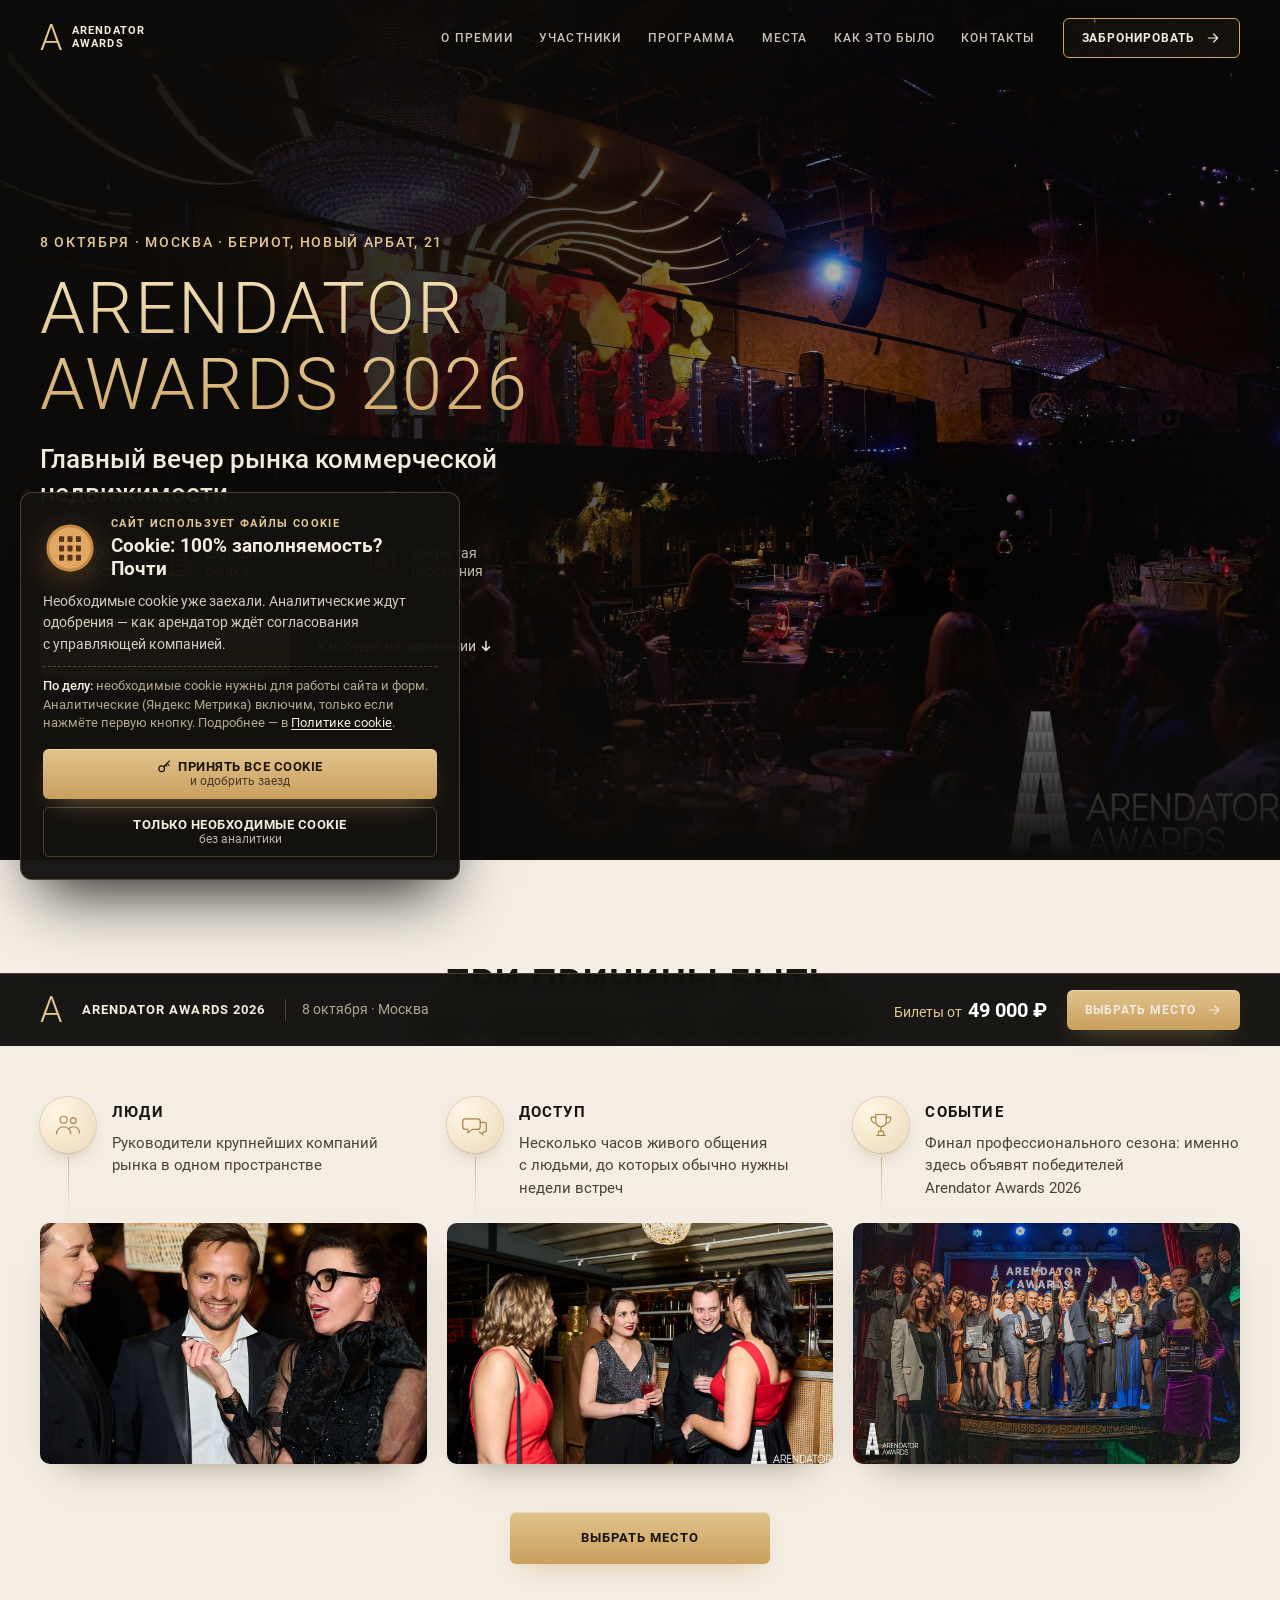
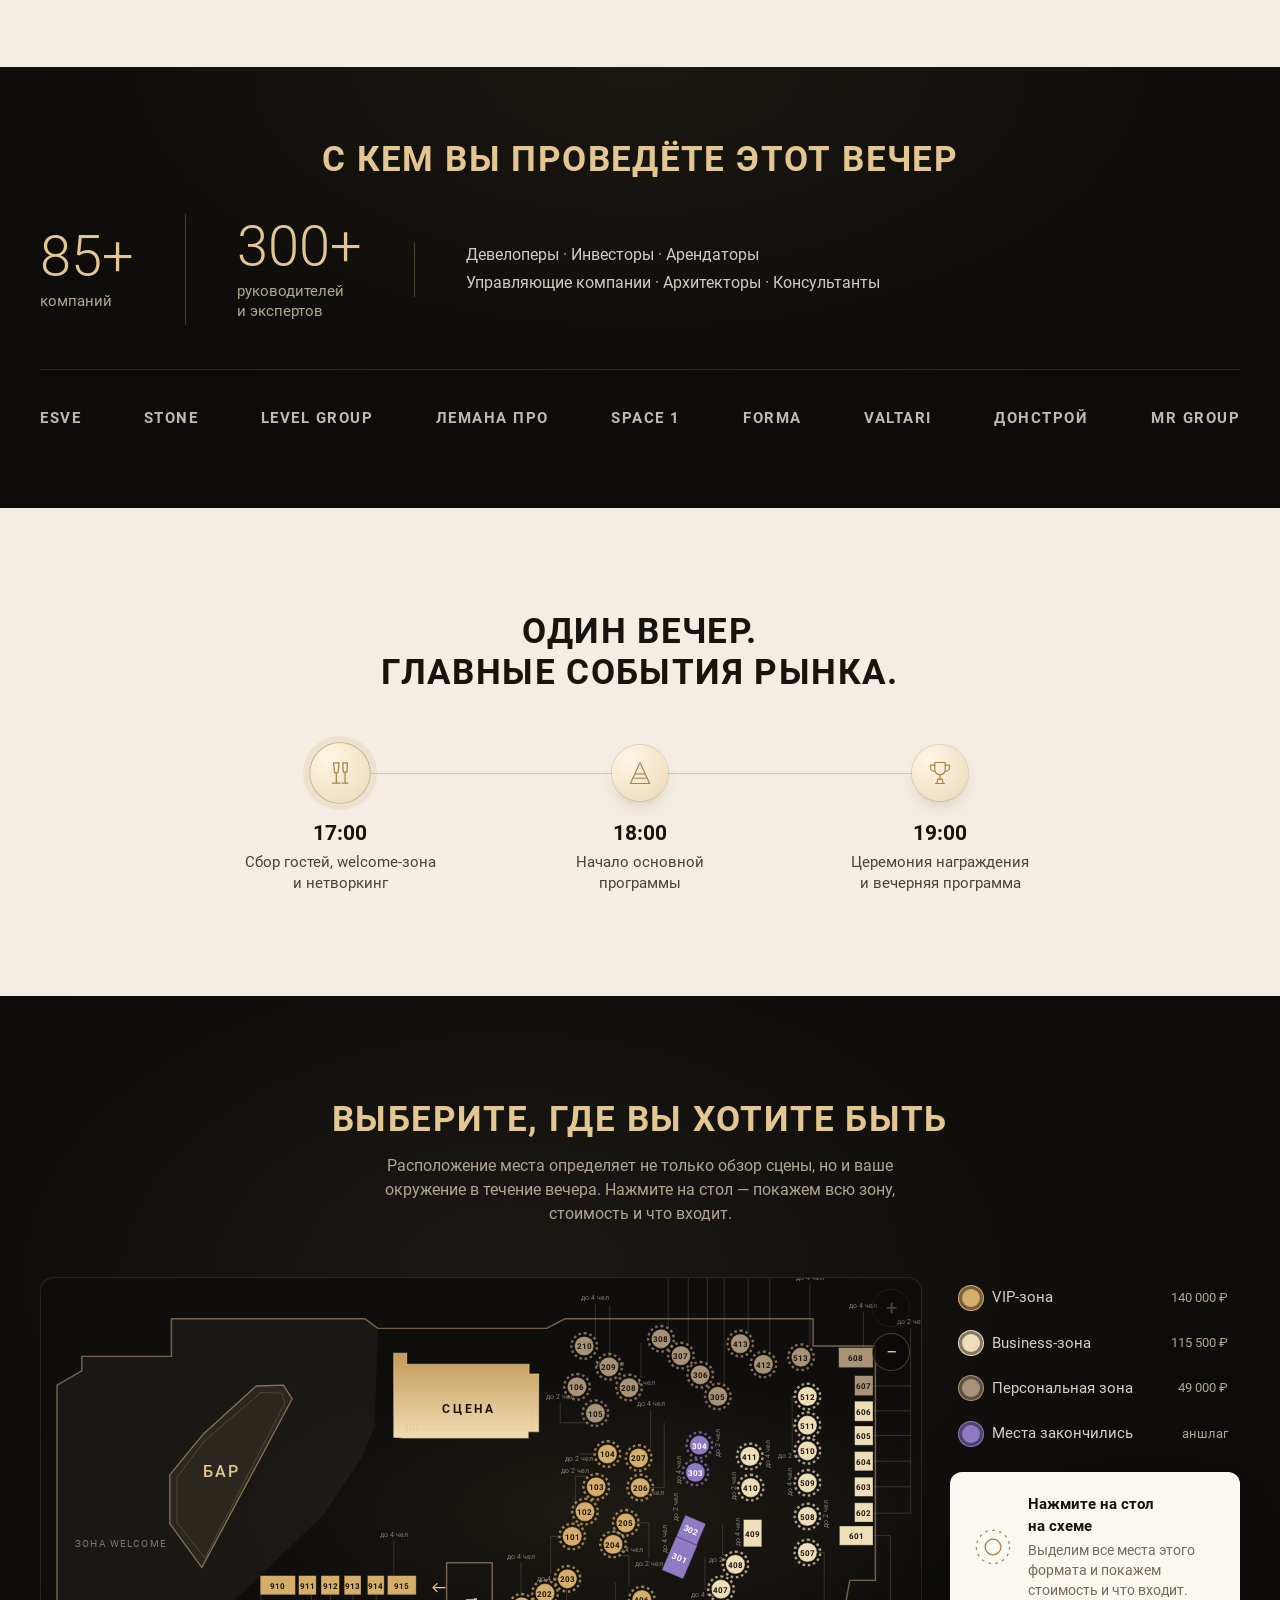
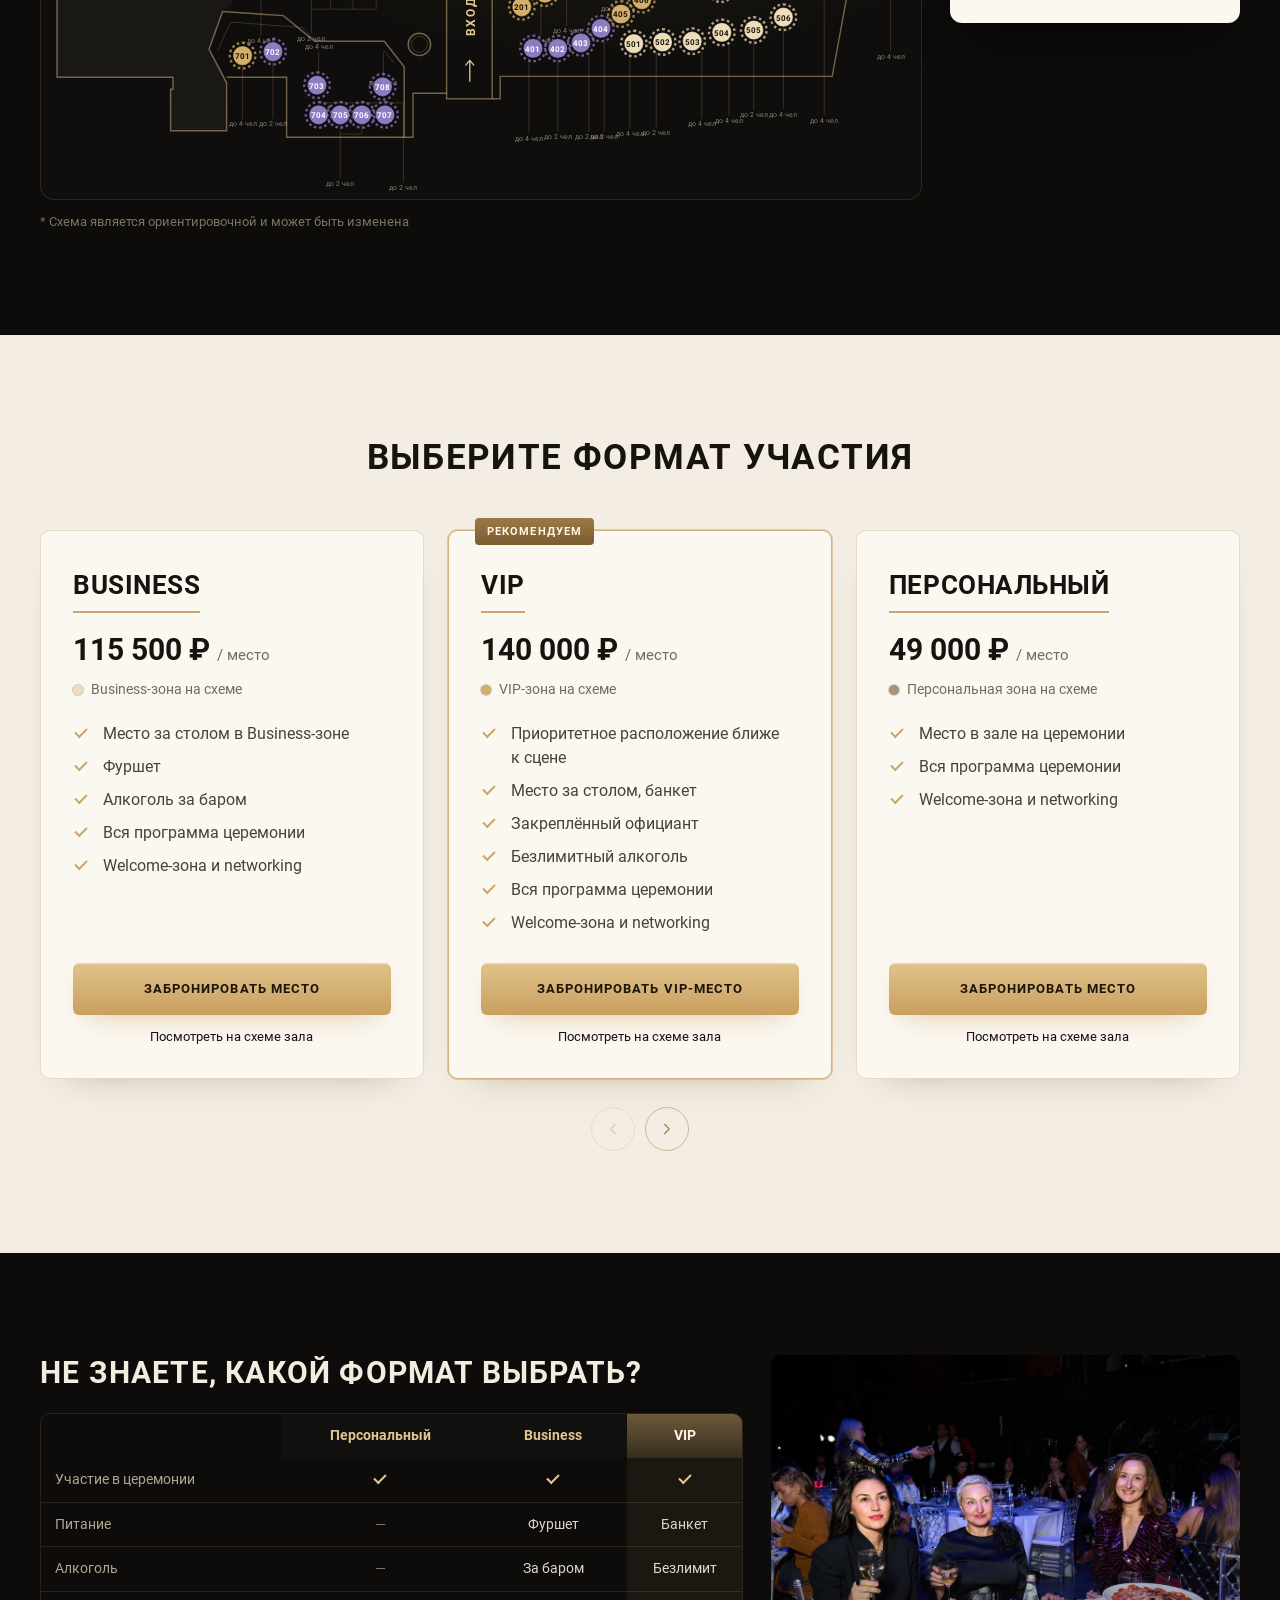
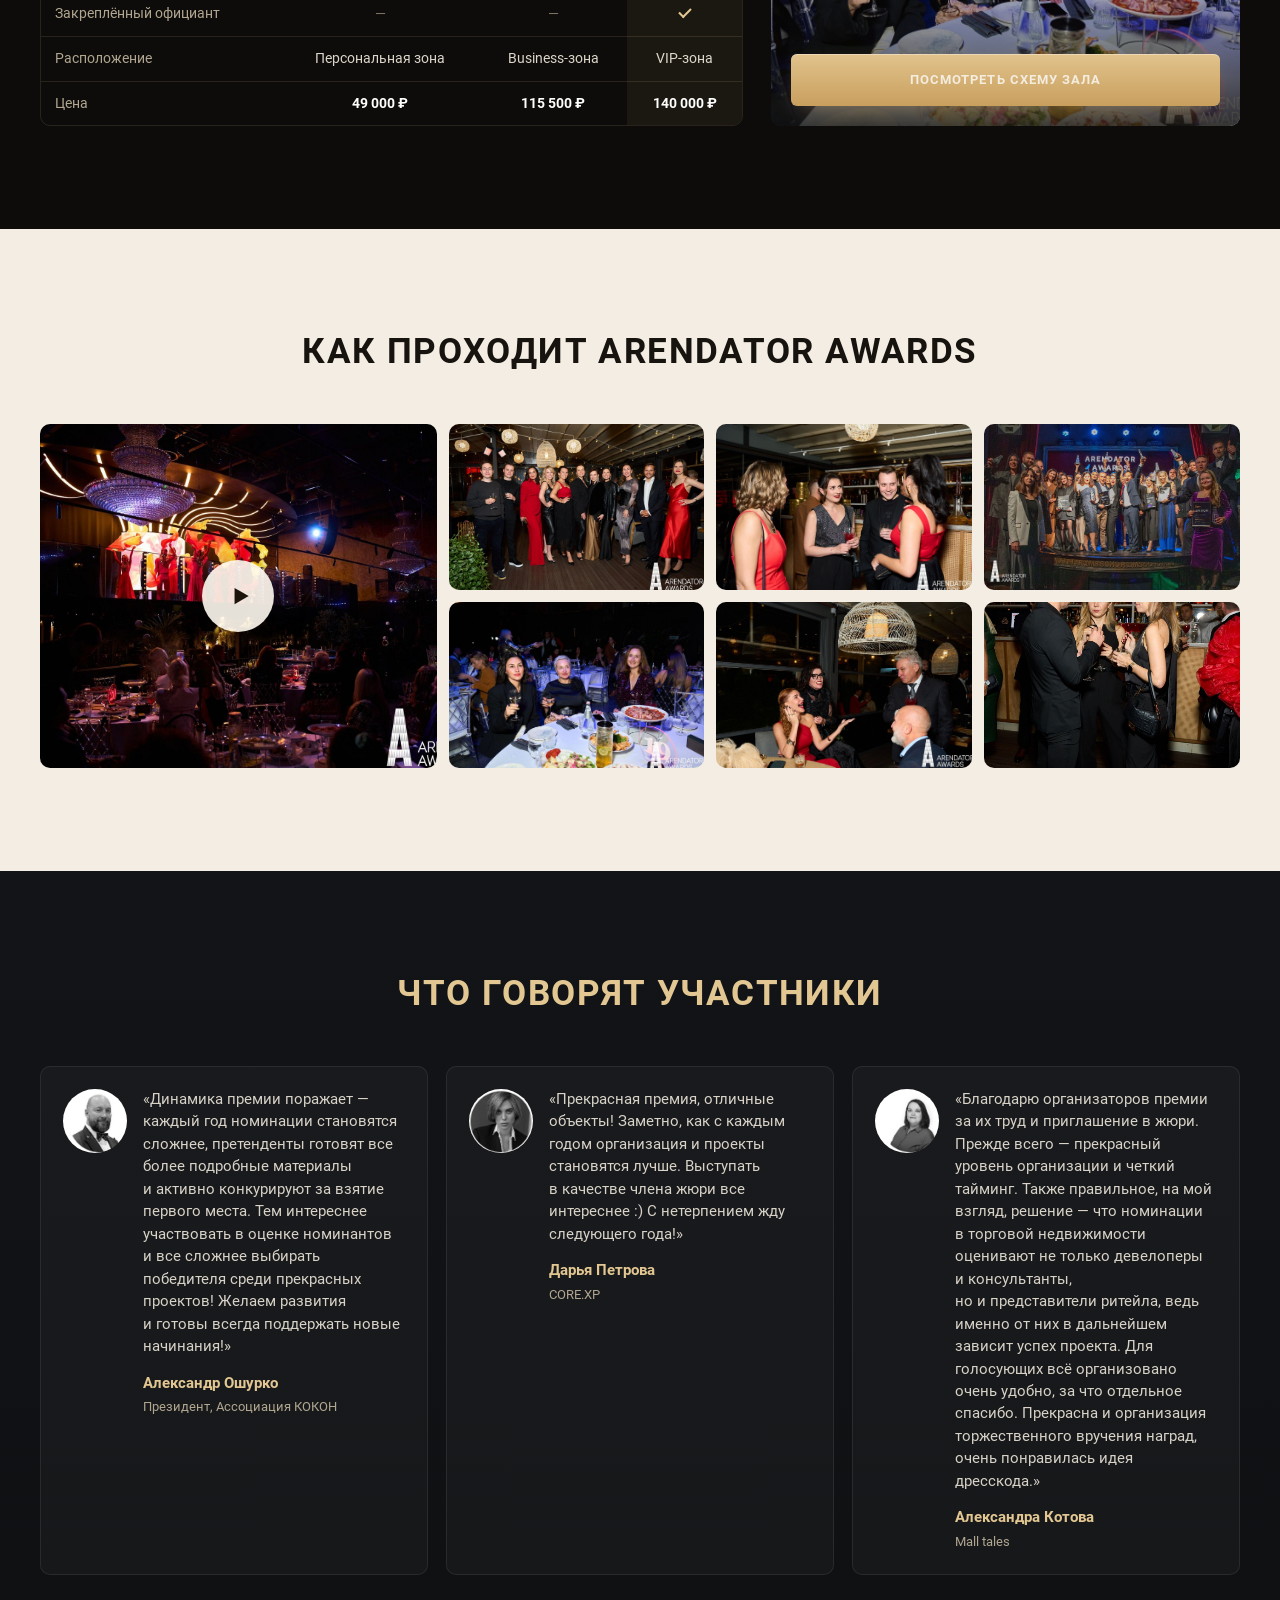
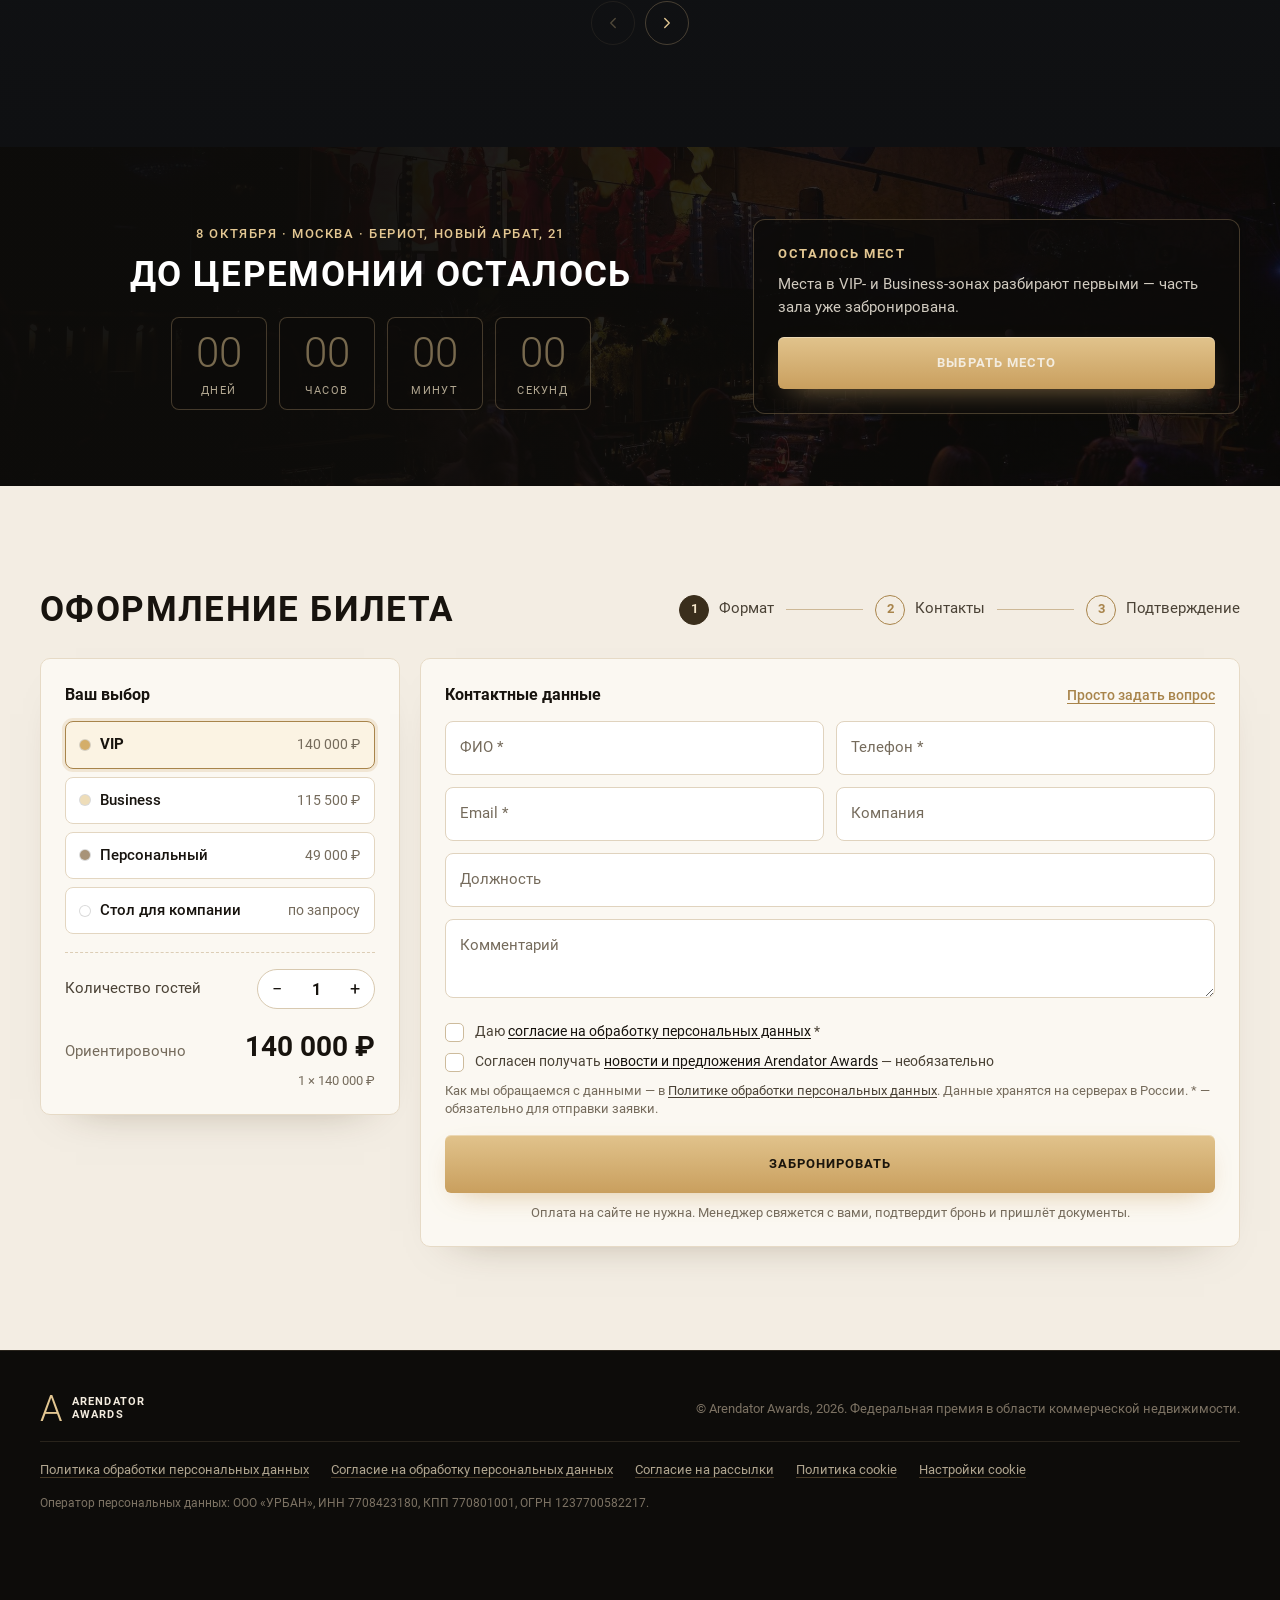
==== index.html @ bf650970 "Use only the customer's Roboto font - Remove Playfair Display: headings, timer, logo mark now use Ro" ====
<!doctype html>
<html lang="ru">
<head>
  <meta charset="utf-8">
  <meta name="viewport" content="width=device-width, initial-scale=1, viewport-fit=cover">
  <title>Билеты на Arendator Awards 2026 — церемония 8 октября, Москва</title>
  <meta name="description" content="Бронирование билетов на церемонию федеральной премии в области коммерческой недвижимости Arendator Awards. 8 октября 2026, Москва. VIP, Business, Персональный билет, стол для компании.">
  <meta name="theme-color" content="#0D0C0A">

  <!-- TODO(программист): в Blade заменить на  <meta name="csrf-token" content="{{ csrf_token() }}"> -->
  <meta name="csrf-token" content="">

  <meta property="og:type" content="website">
  <meta property="og:title" content="Arendator Awards 2026 — бронирование билетов">
  <meta property="og:description" content="8 октября 2026, Москва. Главный вечер рынка коммерческой недвижимости.">
  <meta property="og:image" content="assets/img/hero.jpg">

  <!-- Шрифт Roboto (из файла заказчика) лежит локально (assets/fonts): без запросов к Google — IP посетителей не уходит за рубеж -->
  <link rel="preload" href="assets/fonts/roboto-regular.woff2" as="font" type="font/woff2" crossorigin>
  <link rel="stylesheet" href="assets/css/style.css">

  <!--
    Подмена картинок: если файла из assets/img ещё нет — берётся data-alt-src
    (фото, которые уже лежат на сервере aawards.ru), если нет и его — картинка скрывается.
    Скрипт стоит в <head>, чтобы поймать ошибки загрузки до старта main.js.
  -->
  <script>
    document.addEventListener('error', function (e) {
      var img = e.target;
      if (!img || img.tagName !== 'IMG') return;
      var alt = img.getAttribute('data-alt-src');
      if (alt && img.src.indexOf(alt) === -1) { img.src = alt; return; }
      img.classList.add('is-broken');
      var box = img.closest('[data-media]');
      if (box) box.classList.add('is-missing');
    }, true);
    document.documentElement.classList.add('aa-js');
  </script>
</head>
<body class="aa-body">
<!-- .aa — корневая обёртка лендинга. При переносе в Blade копируется всё содержимое от <div class="aa"> до закрывающего </div>. -->
<div class="aa">

<!-- =========================================================
     НАВИГАЦИЯ
     ========================================================= -->
<header class="aa-nav" data-nav>
  <div class="aa-nav__inner aa-container">
    <a class="aa-logo-mark" href="https://aawards.ru/" aria-label="Arendator Awards — на главную">
      <!-- TODO: положить логотип в assets/img/logo.svg (белый/золотой) — текстовый знак скроется сам -->
      <img src="assets/img/logo.svg" alt="Arendator Awards" onerror="this.remove()">
      <span class="aa-logo-mark__a" aria-hidden="true">A</span>
      <span class="aa-logo-mark__t">Arendator<br>Awards</span>
    </a>

    <nav class="aa-nav__menu" data-menu>
      <a href="#about">О премии</a>
      <a href="#guests">Участники</a>
      <a href="#program">Программа</a>
      <a href="#scheme">Места</a>
      <a href="#gallery">Как это было</a>
      <a href="#order" data-book="question">Контакты</a>
    </nav>

    <a class="aa-btn aa-btn--outline aa-btn--sm aa-nav__cta" href="#order" data-book="">
      Забронировать
      <svg viewBox="0 0 24 24" aria-hidden="true"><path d="M5 12h14M13 6l6 6-6 6"/></svg>
    </a>

    <button class="aa-nav__burger" type="button" aria-label="Меню" aria-expanded="false" data-burger>
      <span></span><span></span>
    </button>
  </div>
</header>

<main>

<!-- =========================================================
     01 · ПЕРВЫЙ ЭКРАН
     Фото → assets/img/hero.jpg (оригинал — originals/hero-stage-show.jpg)
     ========================================================= -->
<section class="aa-hero" id="top">
  <div class="aa-hero__media" data-media>
    <img src="assets/img/hero.jpg" alt="Церемония Arendator Awards: сцена и гости в зале" fetchpriority="high">
  </div>
  <div class="aa-hero__veil" aria-hidden="true"></div>

  <div class="aa-container">
    <div class="aa-hero__content">
      <!-- Дата и место — из config.js не подставляются, правятся здесь -->
      <p class="aa-hero__date" data-reveal>8 октября · Москва · Бериот, Новый Арбат,&nbsp;21</p>
      <h1 class="aa-hero__title" data-split>Arendator Awards 2026</h1>
      <p class="aa-hero__lead" data-reveal style="--d:.3s">Главный вечер рынка коммерческой недвижимости</p>

      <ul class="aa-hero__utp" data-reveal style="--d:.45s">
        <li>
          <svg viewBox="0 0 32 32" aria-hidden="true"><circle cx="11" cy="10" r="4"/><circle cx="22" cy="11" r="3.2"/><path d="M3 26c0-5 3.6-8 8-8s8 3 8 8M18 19.5c1-.9 2.5-1.5 4-1.5 3.6 0 7 2.4 7 7"/></svg>
          <span>300+<br>гостей</span>
        </li>
        <li>
          <svg viewBox="0 0 32 32" aria-hidden="true"><path d="M4 28V12l8-5v21M12 28V4h12v24M24 14h4v14M3 28h26M16 9h4M16 14h4M16 19h4M16 24h4"/></svg>
          <span>Ведущие компании<br>рынка</span>
        </li>
        <li>
          <svg viewBox="0 0 32 32" aria-hidden="true"><path d="M16 3l11 4v8c0 7-4.6 12-11 14C9.6 27 5 22 5 15V7l11-4Z"/><path d="M16 11l1.8 3.7 4 .6-2.9 2.8.7 4L16 20.2l-3.6 1.9.7-4-2.9-2.8 4-.6L16 11Z"/></svg>
          <span>Закрытая<br>церемония</span>
        </li>
      </ul>

      <div class="aa-hero__actions" data-reveal style="--d:.6s">
        <a class="aa-btn aa-btn--gold aa-btn--lg" href="#scheme">Выбрать место</a>
        <a class="aa-link" href="#guests">Кто будет на&nbsp;церемонии&nbsp;<svg class="aa-arr" viewBox="0 0 16 16" aria-hidden="true"><path d="M8 3v10M4 9l4 4 4-4"/></svg></a>
      </div>
    </div>
  </div>
</section>

<!-- =========================================================
     02 · ТРИ ПРИЧИНЫ БЫТЬ НА ARENDATOR AWARDS
     Фото → assets/img/about-3.jpg, gallery-1.jpg, about-1.jpg
     ========================================================= -->
<section class="aa-section aa-light aa-reasons" id="about">
  <div class="aa-container">
    <div class="aa-head">
      <h2 class="aa-h2" data-split>Три причины быть <br>на&nbsp;Arendator&nbsp;Awards</h2>
    </div>

    <ul class="aa-reasons__grid">
      <li class="aa-reason" data-reveal>
        <div class="aa-reason__head">
          <span class="aa-ico"><svg viewBox="0 0 32 32" aria-hidden="true"><circle cx="11" cy="10" r="4"/><circle cx="22" cy="11" r="3.2"/><path d="M3 26c0-5 3.6-8 8-8s8 3 8 8M18 19.5c1-.9 2.5-1.5 4-1.5 3.6 0 7 2.4 7 7"/></svg></span>
          <div>
            <h3 class="aa-reason__title">Люди</h3>
            <p class="aa-reason__text">Руководители крупнейших компаний рынка в&nbsp;одном пространстве</p>
          </div>
        </div>
        <div class="aa-reason__photo" data-media><img src="assets/img/about-3.jpg" alt="Гости Arendator Awards общаются в зале" loading="lazy"></div>
      </li>
      <li class="aa-reason" data-reveal style="--d:.12s">
        <div class="aa-reason__head">
          <span class="aa-ico"><svg viewBox="0 0 32 32" aria-hidden="true"><path d="M5 9h14a3 3 0 0 1 3 3v6a3 3 0 0 1-3 3h-6l-5 4v-4H5a3 3 0 0 1-3-3v-6a3 3 0 0 1 3-3Z"/><path d="M22 13h4a3 3 0 0 1 3 3v5a3 3 0 0 1-3 3h-1v3l-4-3"/></svg></span>
          <div>
            <h3 class="aa-reason__title">Доступ</h3>
            <p class="aa-reason__text">Несколько часов живого общения с&nbsp;людьми, до&nbsp;которых обычно нужны недели встреч</p>
          </div>
        </div>
        <div class="aa-reason__photo" data-media><img src="assets/img/gallery-1.jpg" alt="Разговор гостей у бара" loading="lazy"></div>
      </li>
      <li class="aa-reason" data-reveal style="--d:.24s">
        <div class="aa-reason__head">
          <span class="aa-ico"><svg viewBox="0 0 32 32" aria-hidden="true"><path d="M10 4h12v8a6 6 0 0 1-12 0V4Z"/><path d="M10 7H5v2a5 5 0 0 0 5 5M22 7h5v2a5 5 0 0 1-5 5M16 18v5M11 28h10M12.5 28l1-5h5l1 5"/></svg></span>
          <div>
            <h3 class="aa-reason__title">Событие</h3>
            <p class="aa-reason__text">Финал профессионального сезона: именно здесь объявят победителей Arendator&nbsp;Awards&nbsp;2026</p>
          </div>
        </div>
        <div class="aa-reason__photo" data-media><img src="assets/img/about-1.jpg" alt="Победители Arendator Awards на сцене" loading="lazy"></div>
      </li>
    </ul>

    <div class="aa-more" data-reveal>
      <a class="aa-btn aa-btn--gold" href="#scheme">Выбрать место</a>
    </div>
  </div>
</section>

<!-- =========================================================
     03 · С КЕМ ВЫ ПРОВЕДЁТЕ ЭТОТ ВЕЧЕР
     Логотипы → assets/img/logos/*.svg (белые/монохромные).
     Пока файла нет — выводится название компании.
     ========================================================= -->
<section class="aa-guests" id="guests">
  <div class="aa-container">
    <h2 class="aa-h2" data-split>С&nbsp;кем вы проведёте этот вечер</h2>

    <div class="aa-stats" data-reveal>
      <div class="aa-stat"><b><span data-count="85">85</span>+</b><span>компаний</span></div>
      <div class="aa-stat"><b><span data-count="300">300</span>+</b><span>руководителей<br>и&nbsp;экспертов</span></div>
      <p class="aa-stats__cats">Девелоперы · Инвесторы · Арендаторы<br>Управляющие компании · Архитекторы · Консультанты</p>
    </div>

    <ul class="aa-logos" data-reveal style="--d:.15s">
      <li class="aa-logo" data-media><img src="assets/img/logos/esve.svg" alt="ESVE"><span>ESVE</span></li>
      <li class="aa-logo" data-media><img src="assets/img/logos/stone.svg" alt="STONE"><span>STONE</span></li>
      <li class="aa-logo" data-media><img src="assets/img/logos/level-group.svg" alt="LEVEL GROUP"><span>LEVEL GROUP</span></li>
      <li class="aa-logo" data-media><img src="assets/img/logos/lemana-pro.svg" alt="Лемана Про"><span>Лемана Про</span></li>
      <li class="aa-logo" data-media><img src="assets/img/logos/space1.svg" alt="Space 1"><span>Space 1</span></li>
      <li class="aa-logo" data-media><img src="assets/img/logos/forma.svg" alt="FORMA"><span>FORMA</span></li>
      <li class="aa-logo" data-media><img src="assets/img/logos/valtari.svg" alt="VALTARI"><span>VALTARI</span></li>
      <li class="aa-logo" data-media><img src="assets/img/logos/donstroy.svg" alt="Донстрой"><span>Донстрой</span></li>
      <li class="aa-logo" data-media><img src="assets/img/logos/mr.svg" alt="MR Group"><span>MR Group</span></li>
    </ul>
  </div>
</section>

<!-- =========================================================
     04 · ПРОГРАММА ВЕЧЕРА (тайминг из ТЗ)
     ========================================================= -->
<section class="aa-section aa-light aa-program" id="program">
  <div class="aa-container">
    <div class="aa-head">
      <h2 class="aa-h2" data-split>Один вечер. <br>Главные события рынка.</h2>
    </div>

    <ol class="aa-tl" style="--n:3" data-timeline>
      <li class="aa-tl__item" data-reveal>
        <span class="aa-ico"><svg viewBox="0 0 32 32" aria-hidden="true"><path d="M9 5h6l-1 9a2 2 0 0 1-4 0L9 5ZM12 16v11M8 27h8M19 5h5l-.5 10h-4L19 5ZM21.5 15v12M18.5 27h6"/></svg></span>
        <div>
          <p class="aa-tl__time">17:00</p>
          <p class="aa-tl__text">Сбор гостей, welcome-зона и&nbsp;нетворкинг</p>
        </div>
      </li>
      <li class="aa-tl__item" data-reveal style="--d:.12s">
        <span class="aa-ico"><svg viewBox="0 0 32 32" aria-hidden="true"><path d="M16 4 5 28h22L16 4Z"/><path d="M11 17h10M9 22h14"/></svg></span>
        <div>
          <p class="aa-tl__time">18:00</p>
          <p class="aa-tl__text">Начало основной программы</p>
        </div>
      </li>
      <li class="aa-tl__item" data-reveal style="--d:.24s">
        <span class="aa-ico"><svg viewBox="0 0 32 32" aria-hidden="true"><path d="M10 4h12v8a6 6 0 0 1-12 0V4Z"/><path d="M10 7H5v2a5 5 0 0 0 5 5M22 7h5v2a5 5 0 0 1-5 5M16 18v5M11 28h10M12.5 28l1-5h5l1 5"/></svg></span>
        <div>
          <p class="aa-tl__time">19:00</p>
          <p class="aa-tl__text">Церемония награждения и&nbsp;вечерняя программа</p>
        </div>
      </li>
    </ol>
  </div>
</section>

<!-- =========================================================
     05 · СХЕМА ЗАЛА — только просмотр
     Клик по столу выделяет ВСЮ зону этого цвета: цена за гостя, что входит.
     Номер стола нигде не показывается и в заявку не уходит.
     Столы, координаты и зоны — assets/js/seating.js
     ========================================================= -->
<section class="aa-section aa-scheme" id="scheme">
  <div class="aa-container">
    <div class="aa-head">
      <h2 class="aa-h2" data-split>Выберите, где вы хотите быть</h2>
      <p class="aa-sub" data-reveal>Расположение места определяет не&nbsp;только обзор сцены, но&nbsp;и&nbsp;ваше окружение в&nbsp;течение вечера. Нажмите на&nbsp;стол&nbsp;— покажем всю зону, стоимость и&nbsp;что входит.</p>
    </div>

    <div class="aa-seat" data-reveal>
      <div class="aa-seat__plan">
        <div class="aa-zoom" role="group" aria-label="Масштаб схемы">
          <button type="button" class="aa-zoom__btn" data-zoom="1" aria-label="Увеличить">+</button>
          <button type="button" class="aa-zoom__btn" data-zoom="-1" aria-label="Уменьшить">−</button>
        </div>

        <div class="aa-seat__viewport" data-plan-viewport>
          <svg class="aa-plan" viewBox="95 58 1100 652" role="img" aria-label="Схема рассадки зала" data-plan>
            <defs>
              <linearGradient id="aaStageGrad" x1="0" y1="0" x2="1" y2="0">
                <stop offset="0" stop-color="#F1DDB3"/>
                <stop offset="1" stop-color="#C39A58"/>
              </linearGradient>
            </defs>
            <g data-plan-rot>
      <!-- welcome-зона -->
      <path class="aa-plan__welcome" d="M157,115 H522 L540,146 H558 V258 H605 V500 L593,516 L470,512 L430,495 L360,448 L300,386 L239,322 L192,305 L150,327 H90 V257 H142 V260 H157 Z"/>
      <text class="aa-plan__zone" x="320" y="195" text-anchor="middle" data-upright>ЗОНА WELCOME</text>
      <text class="aa-plan__zone aa-plan__only-v" x="408" y="428" text-anchor="middle" transform="rotate(27 408 428)">ЗОНА WELCOME</text>

      <!-- бар -->
      <path class="aa-plan__bar" d="M294,296 L349,256 H410 L460,297 L521,364 L522,398 L505,409 Z"/>
      <path class="aa-plan__thin" d="M306,300 L350,265 H407 L452,299 L513,370 L512,396 L500,400 Z"/>
      <text class="aa-plan__big" x="412" y="321" text-anchor="middle" dominant-baseline="middle" data-upright>БАР</text>

      <!-- стены -->
      <path class="aa-plan__wall" d="M157,260 V115 H522 L540,146 H558 V258 H605 V500 L593,516 V727 L605,750 V1060 H571 V1138 H278 V1106 L158,1084 V669 H130 V659"/>
      <path class="aa-plan__wall" d="M157,260 H142 V257 H90 V327 H150 L192,305 L239,322 L234,398 L202,437 V524 L170,549 H82"/>
      <path class="aa-plan__wall" d="M157,327 V402 H82 V560 H137 V602"/>
      <path class="aa-plan__thin" d="M191,316 L226,332 L219,422 L199,441 M175,536 L191,523"/>

      <!-- колонна -->
      <circle class="aa-plan__wall" cx="198" cy="568" r="14"/>
      <circle class="aa-plan__thin" cx="198" cy="568" r="10"/>

      <!-- вход -->
      <rect class="aa-plan__wall" x="130" y="602" width="170" height="57"/>
      <path class="aa-plan__arrow" d="M152,631 H178 M172,626 L178,631 L172,636"/>
      <text class="aa-plan__big aa-plan__big--sm" x="233" y="637" text-anchor="middle">ВХОД</text>
      <path class="aa-plan__arrow" d="M269,600 V585 M264,590 L269,585 L274,590"/>

      <!-- сцена -->
      <path class="aa-plan__stage-fill" d="M456,548 L457,536 H562 V552 H548 V705 H536 V717 H464 V704 H456 Z"/>
      <rect class="aa-plan__thin" x="467" y="550" width="41" height="159"/>
      <path class="aa-plan__thin" d="M462,553 H475 M462,557 H475 M462,561 H475 M462,565 H475"/>
      <text class="aa-plan__stage" x="487" y="630" text-anchor="middle" transform="rotate(90 487 630)">СЦЕНА</text>
            <!-- подписи «до N чел» и столы — из seating.js -->
            <g data-plan-labels></g>
            <g data-plan-tables></g>
            </g>
          </svg>
        </div>
        <div class="aa-plan-tip" data-plan-tip hidden></div>
        <p class="aa-scheme__note">* Схема является ориентировочной и&nbsp;может быть изменена</p>
      </div>

      <aside class="aa-seat__side">
        <div class="aa-legend" role="group" aria-label="Зоны зала">
          <button type="button" class="aa-legend__item" data-filter="vip"><i style="--c:#D4AE6A"></i>VIP-зона<small data-price="vip">140 000 ₽</small></button>
          <button type="button" class="aa-legend__item" data-filter="business"><i style="--c:#EEDDB9"></i>Business-зона<small data-price="business">115 500 ₽</small></button>
          <button type="button" class="aa-legend__item" data-filter="personal"><i style="--c:#A89378"></i>Персональная зона<small data-price="personal">49 000 ₽</small></button>
          <button type="button" class="aa-legend__item" data-filter="soldout"><i style="--c:#8E7BC2"></i>Места закончились<small>аншлаг</small></button>
        </div>

        <div class="aa-pick" data-seat-panel>
          <div class="aa-pick__empty" data-pick-empty>
            <svg viewBox="0 0 48 48" aria-hidden="true"><circle cx="24" cy="24" r="9"/><circle cx="24" cy="24" r="19" stroke-dasharray="3 5"/></svg>
            <p><b>Нажмите на&nbsp;стол на&nbsp;схеме</b>Выделим все места этого формата и&nbsp;покажем стоимость и&nbsp;что входит.</p>
          </div>

          <div class="aa-pick__full" data-pick-full hidden>
            <button type="button" class="aa-pick__close" data-seat-clear aria-label="Закрыть"><svg viewBox="0 0 16 16"><path d="M3 3l10 10M13 3 3 13"/></svg></button>
            <p class="aa-pick__title" data-pick-zone></p>
            <span class="aa-pick__zone"><i data-pick-dot></i><span data-pick-cap></span></span>
            <p class="aa-pick__line" data-pick-inc></p>
            <p class="aa-pick__price"><span data-pick-price></span> <small>/ место</small></p>
            <button type="button" class="aa-btn aa-btn--gold aa-btn--block" data-seat-book data-book="vip">Забронировать</button>
          </div>

          <div class="aa-pick__sold" data-pick-sold hidden>
            <button type="button" class="aa-pick__close" data-seat-clear aria-label="Закрыть"><svg viewBox="0 0 16 16"><path d="M3 3l10 10M13 3 3 13"/></svg></button>
            <span class="aa-soldtag">Аншлаг</span>
            <p class="aa-pick__title">Места закончились</p>
            <p class="aa-pick__line">Все места в&nbsp;этой зоне уже забронированы. В&nbsp;других форматах места ещё есть.</p>
            <button type="button" class="aa-btn aa-btn--block aa-btn--disabled" disabled>Бронирование недоступно</button>
            <a class="aa-pick__more" href="#packages" data-seat-clear>Посмотреть свободные форматы&nbsp;<svg class="aa-arr" viewBox="0 0 16 16" aria-hidden="true"><path d="M3 8h10M9 4l4 4-4 4"/></svg></a>
          </div>
        </div>
      </aside>
    </div>
  </div>

  <!-- мобильная панель выбранной зоны -->
  <div class="aa-seatbar" data-seatbar>
    <div><small data-seatbar-meta></small><b data-seatbar-title></b></div>
    <button type="button" class="aa-btn aa-btn--gold aa-btn--sm" data-seat-book data-book="vip">Забронировать</button>
    <span class="aa-soldtag" data-seatbar-sold hidden>Недоступно</span>
  </div>
</section>

<!-- =========================================================
     06 · ФОРМАТ УЧАСТИЯ — слайдер из 4 карточек (Business, VIP, Персональный, Стол)
     data-book="vip|business|personal|table" — ведут к форме бронирования с выбранным форматом
     data-show-zone="vip|business|personal" — показывают зону на схеме
     ========================================================= -->
<section class="aa-section aa-light aa-packages" id="packages">
  <div class="aa-container">
    <div class="aa-head">
      <h2 class="aa-h2" data-split>Выберите формат участия</h2>
    </div>

    <!-- Слайдер карточек: все форматы в полный рост, в каждой — что включено -->
    <div class="aa-plans" data-slider>
      <article class="aa-plan-card" data-reveal>
        <h3 class="aa-plan-card__name">Business</h3>
        <p class="aa-plan-card__price"><span data-price="business">115 500 ₽</span> <small>/ место</small></p>
        <p class="aa-plan-card__zone"><i style="--c:#EEDDB9"></i>Business-зона на&nbsp;схеме</p>
        <ul class="aa-checks">
          <li>Место за&nbsp;столом в&nbsp;Business-зоне</li>
          <li>Фуршет</li>
          <li>Алкоголь за&nbsp;баром</li>
          <li>Вся программа церемонии</li>
          <li>Welcome-зона и&nbsp;networking</li>
        </ul>
        <button class="aa-btn aa-btn--gold aa-btn--block" type="button" data-book="business">Забронировать место</button>
        <a class="aa-plan-card__link" href="#scheme" data-show-zone="business">Посмотреть на&nbsp;схеме зала</a>
      </article>

      <article class="aa-plan-card aa-plan-card--featured" data-reveal style="--d:.08s">
        <span class="aa-plan-card__tag">Рекомендуем</span>
        <h3 class="aa-plan-card__name">VIP</h3>
        <p class="aa-plan-card__price"><span data-price="vip">140 000 ₽</span> <small>/ место</small></p>
        <p class="aa-plan-card__zone"><i style="--c:#D4AE6A"></i>VIP-зона на&nbsp;схеме</p>
        <ul class="aa-checks">
          <li>Приоритетное расположение ближе к&nbsp;сцене</li>
          <li>Место за&nbsp;столом, банкет</li>
          <li>Закреплённый официант</li>
          <li>Безлимитный алкоголь</li>
          <li>Вся программа церемонии</li>
          <li>Welcome-зона и&nbsp;networking</li>
        </ul>
        <button class="aa-btn aa-btn--gold aa-btn--block" type="button" data-book="vip">Забронировать VIP-место</button>
        <a class="aa-plan-card__link" href="#scheme" data-show-zone="vip">Посмотреть на&nbsp;схеме зала</a>
      </article>

      <article class="aa-plan-card" data-reveal style="--d:.16s">
        <h3 class="aa-plan-card__name">Персональный</h3>
        <p class="aa-plan-card__price"><span data-price="personal">49 000 ₽</span> <small>/ место</small></p>
        <p class="aa-plan-card__zone"><i style="--c:#A89378"></i>Персональная зона на&nbsp;схеме</p>
        <ul class="aa-checks">
          <li>Место в&nbsp;зале на&nbsp;церемонии</li>
          <li>Вся программа церемонии</li>
          <li>Welcome-зона и&nbsp;networking</li>
        </ul>
        <button class="aa-btn aa-btn--gold aa-btn--block" type="button" data-book="personal">Забронировать место</button>
        <a class="aa-plan-card__link" href="#scheme" data-show-zone="personal">Посмотреть на&nbsp;схеме зала</a>
      </article>

      <article class="aa-plan-card" data-reveal style="--d:.24s">
        <h3 class="aa-plan-card__name">Стол для компании</h3>
        <p class="aa-plan-card__price">По&nbsp;запросу</p>
        <p class="aa-plan-card__zone"><i style="--c:transparent"></i>Для команды, партнёров и&nbsp;клиентов</p>
        <ul class="aa-checks">
          <li>Отдельный стол для вашей компании</li>
          <li>Количество мест — под вашу команду</li>
          <li>Питание и&nbsp;напитки — по&nbsp;выбранному формату</li>
          <li>Вся программа церемонии</li>
          <li>Welcome-зона и&nbsp;networking</li>
          <li>Персональный менеджер</li>
        </ul>
        <button class="aa-btn aa-btn--gold aa-btn--block" type="button" data-book="table">Отправить запрос</button>
        <a class="aa-plan-card__link" href="#order" data-book="question">Задать вопрос менеджеру</a>
      </article>
    </div>

    <div class="aa-slider-nav">
      <button type="button" aria-label="Предыдущий формат" data-slide="-1"><svg viewBox="0 0 24 24"><path d="M15 6l-6 6 6 6"/></svg></button>
      <button type="button" aria-label="Следующий формат" data-slide="1"><svg viewBox="0 0 24 24"><path d="M9 6l6 6-6 6"/></svg></button>
    </div>
  </div>
</section>

<!-- =========================================================
     07 · СРАВНЕНИЕ ФОРМАТОВ
     ========================================================= -->
<section class="aa-section aa-compare">
  <div class="aa-container aa-compare__grid">
    <div data-reveal>
      <h2 class="aa-h2">Не&nbsp;знаете, какой формат выбрать?</h2>
      <div class="aa-table-wrap">
        <table class="aa-table">
          <thead>
            <tr>
              <th scope="col"><span class="aa-visually-hidden">Что входит</span></th>
              <th scope="col">Персональный</th>
              <th scope="col">Business</th>
              <th scope="col" class="is-vip">VIP</th>
            </tr>
          </thead>
          <tbody>
            <tr><th scope="row">Участие в&nbsp;церемонии</th><td class="yes"></td><td class="yes"></td><td class="yes is-vip"></td></tr>
            <tr><th scope="row">Питание</th><td class="no">—</td><td>Фуршет</td><td class="is-vip">Банкет</td></tr>
            <tr><th scope="row">Алкоголь</th><td class="no">—</td><td>За&nbsp;баром</td><td class="is-vip">Безлимит</td></tr>
            <tr><th scope="row">Закреплённый официант</th><td class="no">—</td><td class="no">—</td><td class="yes is-vip"></td></tr>
            <tr><th scope="row">Расположение</th><td>Персональная зона</td><td>Business-зона</td><td class="is-vip">VIP-зона</td></tr>
            <tr class="is-price"><th scope="row">Цена</th><td data-price="personal">49 000 ₽</td><td data-price="business">115 500 ₽</td><td class="is-vip" data-price="vip">140 000 ₽</td></tr>
          </tbody>
        </table>
      </div>
    </div>
    <div class="aa-compare__photo" data-media data-reveal style="--d:.12s">
      <img src="assets/img/gallery-2.jpg" alt="Гости за банкетным столом" loading="lazy">
      <a class="aa-btn aa-btn--gold" href="#scheme">Посмотреть схему зала</a>
    </div>
  </div>
</section>

<!-- =========================================================
     08 · КАК ПРОХОДИТ ARENDATOR AWARDS
     Видео грузится только по клику. Фото → assets/img/
     ========================================================= -->
<section class="aa-section aa-light aa-gallery" id="gallery">
  <div class="aa-container">
    <div class="aa-head">
      <h2 class="aa-h2" data-split>Как проходит Arendator Awards</h2>
    </div>

    <div class="aa-gallery__grid">
      <figure class="aa-gallery__item aa-gallery__item--video" data-video data-reveal>
        <video playsinline preload="none" poster="assets/img/video-poster.jpg" data-src="https://aawards.ru/videos/apply/aaw_apply_2025.mp4"></video>
        <button type="button" class="aa-gallery__play" aria-label="Смотреть видео"><svg viewBox="0 0 24 24"><path d="M7 4.5v15l13-7.5-13-7.5Z"/></svg></button>
      </figure>
      <figure class="aa-gallery__item" data-media data-reveal style="--d:.06s"><img src="assets/img/about-2.jpg" alt="Гости на террасе" loading="lazy"></figure>
      <figure class="aa-gallery__item" data-media data-reveal style="--d:.12s"><img src="assets/img/gallery-1.jpg" alt="Общение у бара" loading="lazy"></figure>
      <figure class="aa-gallery__item" data-media data-reveal style="--d:.18s"><img src="assets/img/about-1.jpg" alt="Награждение победителей" loading="lazy"></figure>
      <figure class="aa-gallery__item" data-media data-reveal style="--d:.24s"><img src="assets/img/gallery-2.jpg" alt="Гости за банкетным столом" loading="lazy"></figure>
      <figure class="aa-gallery__item" data-media data-reveal style="--d:.30s"><img src="assets/img/gallery-3.jpg" alt="Неформальное общение участников" loading="lazy"></figure>
      <figure class="aa-gallery__item" data-media data-reveal style="--d:.36s"><img src="assets/img/gallery-4.jpg" alt="Разговор у бара на вечерней программе" loading="lazy"></figure>
    </div>
  </div>
</section>

<!-- =========================================================
     09 · ЧТО ГОВОРЯТ УЧАСТНИКИ
     Реальные отзывы с aawards.ru/about/reviews, фото — assets/img/reviews/.
     Новый отзыв — скопировать карточку.
     ========================================================= -->
<section class="aa-section aa-reviews" id="reviews">
  <div class="aa-container">
    <div class="aa-head">
      <h2 class="aa-h2" data-split>Что говорят участники</h2>
    </div>

    <div class="aa-reviews__track" data-slider>
      <figure class="aa-review" data-reveal>
        <span class="aa-review__ava" data-media><img src="assets/img/reviews/oshurko.jpg" alt="" loading="lazy" width="64" height="64"></span>
        <div>
          <blockquote class="aa-review__text">«Динамика премии поражает — каждый год номинации становятся сложнее, претенденты готовят все более подробные материалы и&nbsp;активно конкурируют за&nbsp;взятие первого места. Тем интереснее участвовать в&nbsp;оценке номинантов и&nbsp;все сложнее выбирать победителя среди прекрасных проектов! Желаем развития и&nbsp;готовы всегда поддержать новые начинания!»</blockquote>
          <figcaption><b class="aa-review__name">Александр Ошурко</b><span class="aa-review__role">Президент, Ассоциация КОКОН</span></figcaption>
        </div>
      </figure>
      <figure class="aa-review" data-reveal style="--d:.08s">
        <span class="aa-review__ava" data-media><img src="assets/img/reviews/petrova.jpg" alt="" loading="lazy" width="64" height="64"></span>
        <div>
          <blockquote class="aa-review__text">«Прекрасная премия, отличные объекты! Заметно, как с&nbsp;каждым годом организация и&nbsp;проекты становятся лучше. Выступать в&nbsp;качестве члена жюри все интереснее :) С&nbsp;нетерпением жду следующего года!»</blockquote>
          <figcaption><b class="aa-review__name">Дарья Петрова</b><span class="aa-review__role">CORE.XP</span></figcaption>
        </div>
      </figure>
      <figure class="aa-review" data-reveal style="--d:.16s">
        <span class="aa-review__ava" data-media><img src="assets/img/reviews/kotova.jpg" alt="" loading="lazy" width="64" height="64"></span>
        <div>
          <blockquote class="aa-review__text">«Благодарю организаторов премии за&nbsp;их&nbsp;труд и&nbsp;приглашение в&nbsp;жюри. Прежде всего — прекрасный уровень организации и&nbsp;четкий тайминг. Также правильное, на&nbsp;мой взгляд, решение — что номинации в&nbsp;торговой недвижимости оценивают не&nbsp;только девелоперы и&nbsp;консультанты, но&nbsp;и&nbsp;представители ритейла, ведь именно от&nbsp;них в&nbsp;дальнейшем зависит успех проекта. Для голосующих всё организовано очень удобно, за&nbsp;что отдельное спасибо. Прекрасна и&nbsp;организация торжественного вручения наград, очень понравилась идея дресскода.»</blockquote>
          <figcaption><b class="aa-review__name">Александра Котова</b><span class="aa-review__role">Mall tales</span></figcaption>
        </div>
      </figure>
      <figure class="aa-review" data-reveal style="--d:.24s">
        <span class="aa-review__ava" data-media><img src="assets/img/reviews/papaskiri.jpg" alt="" loading="lazy" width="64" height="64"></span>
        <div>
          <blockquote class="aa-review__text">«Благодарю Arendator Awards за&nbsp;приглашение в&nbsp;жюри важной отраслевой премии. Высокий уровень организации, четкие критерии оценки и&nbsp;внимательный отбор проектов задают качественные стандарты развития рынка. Особенно ценен обмен опытом с&nbsp;коллегами, в&nbsp;том числе из&nbsp;смежных сегментов, который формирует комплексную и&nbsp;справедливую оценку проектов.»</blockquote>
          <figcaption><b class="aa-review__name">Анна Папаскири</b><span class="aa-review__role">RETEX</span></figcaption>
        </div>
      </figure>
    </div>

    <div class="aa-slider-nav">
      <button type="button" aria-label="Предыдущий отзыв" data-slide="-1"><svg viewBox="0 0 24 24"><path d="M15 6l-6 6 6 6"/></svg></button>
      <button type="button" aria-label="Следующий отзыв" data-slide="1"><svg viewBox="0 0 24 24"><path d="M9 6l6 6-6 6"/></svg></button>
    </div>
  </div>
</section>

<!-- =========================================================
     10 · ДО ЦЕРЕМОНИИ ОСТАЛОСЬ
     Дата — LANDING_CONFIG.event.startsAt, остаток мест — LANDING_CONFIG.seatsLeft
     ========================================================= -->
<section class="aa-countdown" id="countdown">
  <div class="aa-countdown__bg" aria-hidden="true"><img src="assets/img/hero.jpg" alt="" loading="lazy"></div>
  <div class="aa-container aa-countdown__grid">
    <div class="aa-countdown__left" data-reveal>
      <p class="aa-eyebrow">8 октября · Москва · Бериот, Новый Арбат,&nbsp;21</p>
      <h2 class="aa-h2">До&nbsp;церемонии осталось</h2>
      <div class="aa-timer" data-countdown role="timer" aria-live="off">
        <div class="aa-timer__cell"><span class="aa-timer__num" data-unit="d">00</span><span class="aa-timer__lbl" data-lbl="d">дней</span></div>
        <div class="aa-timer__cell"><span class="aa-timer__num" data-unit="h">00</span><span class="aa-timer__lbl" data-lbl="h">часов</span></div>
        <div class="aa-timer__cell"><span class="aa-timer__num" data-unit="m">00</span><span class="aa-timer__lbl" data-lbl="m">минут</span></div>
        <div class="aa-timer__cell"><span class="aa-timer__num" data-unit="s">00</span><span class="aa-timer__lbl" data-lbl="s">секунд</span></div>
      </div>
    </div>

    <div class="aa-seatsbox" data-reveal style="--d:.12s">
      <p class="aa-seatsbox__title">Осталось мест</p>
      <!-- цифры появятся, если заполнить seatsLeft в config.js -->
      <div class="aa-seatsbox__nums" data-seats-nums hidden>
        <div><b data-seats-left="vip">—</b><small>в&nbsp;VIP-зоне</small></div>
        <div><b data-seats-left="business">—</b><small>в&nbsp;Business-зоне</small></div>
      </div>
      <p class="aa-seatsbox__text" data-seats-text>Места в&nbsp;VIP- и&nbsp;Business-зонах разбирают первыми — часть зала уже забронирована.</p>
      <a class="aa-btn aa-btn--gold aa-btn--block" href="#scheme">Выбрать место</a>
    </div>
  </div>
</section>

<!-- =========================================================
     11 · ОФОРМЛЕНИЕ БИЛЕТА — бронирование, без оплаты на сайте
     Заявка → endpoints.lead (config.js) → лид в Битрикс24.
     Любая кнопка data-book="vip|business|personal|table|question" прокручивает сюда
     и выставляет формат (question — режим «Задать вопрос»).
     ========================================================= -->
<section class="aa-section aa-light aa-order" id="order">
  <div class="aa-container">
    <div class="aa-order__head">
      <h2 class="aa-h2" data-split>Оформление билета</h2>
      <ol class="aa-steps" data-steps>
        <li class="is-on"><b>1</b>Формат</li>
        <li><b>2</b>Контакты</li>
        <li><b>3</b>Подтверждение</li>
      </ol>
    </div>

    <form class="aa-rform" data-book-form novalidate>
      <input type="hidden" name="intent" value="booking">
      <input type="hidden" name="source" value="tickets-landing">
      <!-- антиспам: поле должно остаться пустым -->
      <input type="text" name="website" class="aa-rform__hp" tabindex="-1" autocomplete="off" aria-hidden="true">

      <div class="aa-order__grid">
        <div class="aa-box aa-order__choice" data-reveal>
          <p class="aa-box__title">Ваш выбор</p>
          <fieldset class="aa-packs">
            <legend class="aa-visually-hidden">Формат участия</legend>
            <label class="aa-pack"><input type="radio" name="package" value="vip" checked><span><i style="--c:#D4AE6A"></i><b>VIP</b><small data-price="vip">140 000 ₽</small></span></label>
            <label class="aa-pack"><input type="radio" name="package" value="business"><span><i style="--c:#EEDDB9"></i><b>Business</b><small data-price="business">115 500 ₽</small></span></label>
            <label class="aa-pack"><input type="radio" name="package" value="personal"><span><i style="--c:#A89378"></i><b>Персональный</b><small data-price="personal">49 000 ₽</small></span></label>
            <label class="aa-pack"><input type="radio" name="package" value="table"><span><i style="--c:transparent"></i><b>Стол для компании</b><small>по&nbsp;запросу</small></span></label>
          </fieldset>

          <div class="aa-gcount">
            <span class="aa-gcount__label">Количество гостей</span>
            <div class="aa-stepper">
              <button type="button" data-guests="-1" aria-label="Меньше гостей">−</button>
              <input name="guests" id="bookGuests" type="text" inputmode="numeric" value="1" aria-label="Количество гостей">
              <button type="button" data-guests="1" aria-label="Больше гостей">+</button>
            </div>
          </div>
          <div class="aa-total">
            <span>Ориентировочно</span>
            <b data-book-total>140 000 ₽</b>
          </div>
          <p class="aa-total__note" data-book-total-note>1 × 140 000 ₽</p>
        </div>

        <div class="aa-box" data-book-box data-reveal style="--d:.1s">
          <div class="aa-form__mode">
            <p class="aa-box__title" data-book-title>Контактные данные</p>
            <button type="button" data-book-mode>Просто задать вопрос</button>
          </div>

          <div class="aa-rform__grid">
            <label class="aa-field">
              <input name="name" id="bookName" type="text" required autocomplete="name" placeholder=" ">
              <span>ФИО *</span>
            </label>
            <label class="aa-field">
              <input name="phone" id="bookPhone" type="tel" required autocomplete="tel" placeholder=" " data-phone>
              <span>Телефон *</span>
            </label>
            <label class="aa-field">
              <input name="email" id="bookEmail" type="email" required autocomplete="email" placeholder=" ">
              <span>Email *</span>
            </label>
            <label class="aa-field">
              <input name="company" id="bookCompany" type="text" autocomplete="organization" placeholder=" ">
              <span>Компания</span>
            </label>
            <label class="aa-field aa-field--full">
              <input name="position" id="bookPosition" type="text" autocomplete="organization-title" placeholder=" ">
              <span>Должность</span>
            </label>
            <label class="aa-field aa-field--full">
              <textarea name="comment" id="bookComment" rows="2" placeholder=" "></textarea>
              <span>Комментарий</span>
            </label>
          </div>

          <!--
            152-ФЗ (ред. 156-ФЗ, с 01.09.2025): согласие на обработку ПД — отдельным действием и отдельным документом.
            Галочки НЕ проставлены заранее. Согласие на рассылки (ст. 18 38-ФЗ «О рекламе») — отдельно и необязательно.
          -->
          <div class="aa-consents">
            <label class="aa-check aa-check--req">
              <input type="checkbox" name="consent_pd" id="bookConsentPd" value="1" required>
              <i></i>
              <span>Даю <a href="legal/consent.html" target="_blank" rel="noopener">согласие на&nbsp;обработку персональных данных</a>&nbsp;*</span>
            </label>
            <label class="aa-check">
              <input type="checkbox" name="consent_ads" id="bookConsentAds" value="1">
              <i></i>
              <span>Согласен получать <a href="legal/consent-ads.html" target="_blank" rel="noopener">новости и&nbsp;предложения Arendator Awards</a> — необязательно</span>
            </label>
            <p class="aa-consents__note">Как мы обращаемся с&nbsp;данными — в&nbsp;<a href="legal/privacy.html" target="_blank" rel="noopener">Политике обработки персональных данных</a>. Данные хранятся на&nbsp;серверах в&nbsp;России. * — обязательно для отправки заявки.</p>
          </div>

          <p class="aa-rform__error" data-book-error hidden></p>
          <button class="aa-btn aa-btn--gold aa-btn--block aa-btn--lg" type="submit" data-book-submit>Забронировать</button>
          <p class="aa-rform__fine">Оплата на&nbsp;сайте не&nbsp;нужна. Менеджер свяжется с&nbsp;вами, подтвердит бронь и&nbsp;пришлёт документы.</p>
        </div>
      </div>
    </form>

    <div class="aa-box aa-rform__done" data-book-done hidden>
      <div class="aa-rform__check" aria-hidden="true"><svg viewBox="0 0 24 24"><path d="M5 12.5l4.5 4.5L19 7.5"/></svg></div>
      <h3>Спасибо! Заявка отправлена</h3>
      <p>Менеджер свяжется с&nbsp;вами в&nbsp;ближайшее время и&nbsp;подтвердит бронь.</p>
      <button class="aa-btn aa-btn--outline" type="button" data-book-again>Отправить ещё одну заявку</button>
    </div>
  </div>
</section>

</main>

<footer class="aa-footer">
  <div class="aa-container aa-footer__inner">
    <a class="aa-logo-mark" href="https://aawards.ru/" aria-label="Arendator Awards — на главную">
      <span class="aa-logo-mark__a" aria-hidden="true">A</span>
      <span class="aa-logo-mark__t">Arendator<br>Awards</span>
    </a>
    <p class="aa-footer__copy">© Arendator Awards, 2026. Федеральная премия в&nbsp;области коммерческой недвижимости.</p>
    <nav class="aa-footer__docs" aria-label="Документы">
      <a href="legal/privacy.html">Политика обработки персональных данных</a>
      <a href="legal/consent.html">Согласие на&nbsp;обработку персональных данных</a>
      <a href="legal/consent-ads.html">Согласие на&nbsp;рассылки</a>
      <a href="legal/cookies.html">Политика cookie</a>
      <button type="button" data-cookie-settings>Настройки cookie</button>
    </nav>
    <p class="aa-footer__op">Оператор персональных данных: <span data-op="shortName" class="aa-fill is-filled">ООО «УРБАН»</span>, ИНН&nbsp;<span data-op="inn" class="aa-fill is-filled">7708423180</span>, КПП&nbsp;<span data-op="kpp" class="aa-fill is-filled">770801001</span>, ОГРН&nbsp;<span data-op="ogrn" class="aa-fill is-filled">1237700582217</span>.</p>
  </div>
</footer>

<!-- Закреплённая панель внизу: появляется после первого экрана -->
<div class="aa-sticky" data-sticky>
  <div class="aa-container aa-sticky__inner">
    <span class="aa-logo-mark" aria-hidden="true"><span class="aa-logo-mark__a">A</span></span>
    <span class="aa-sticky__name">Arendator Awards 2026</span>
    <span class="aa-sticky__meta">8 октября · Москва</span>
    <span class="aa-sticky__price">Билеты от<b data-price="personal">49 000 ₽</b></span>
    <a class="aa-btn aa-btn--gold aa-btn--sm" href="#scheme">
      Выбрать место
      <svg viewBox="0 0 24 24" aria-hidden="true"><path d="M5 12h14M13 6l6 6-6 6"/></svg>
    </a>
  </div>
</div>

</div><!-- /.aa -->

<script src="assets/js/config.js"></script>
<script src="assets/js/consent.js"></script>
<script src="assets/js/seating.js"></script>
<script src="assets/js/main.js" defer></script>
</body>
</html>
---- assets/css/style.css ----
/* ==========================================================================
   ARENDATOR AWARDS 2026 — лендинг бронирования билетов
   Дизайн по макету: чёрный + золото, светлые кремовые секции.
   Шрифт — ТОЛЬКО Roboto из файла заказчика (assets/fonts/source/Roboto.rar), локально.
   Другие шрифты не подключать.
   Все классы — с префиксом aa-, сбросы — внутри .aa (конфликтов с Bootstrap сайта нет).
   ========================================================================== */

/* ---------- шрифты ---------- */
@font-face { font-family: 'Roboto'; font-style: normal; font-weight: 300; font-display: swap; src: url('../fonts/roboto-light.woff2') format('woff2'); }
@font-face { font-family: 'Roboto'; font-style: normal; font-weight: 400; font-display: swap; src: url('../fonts/roboto-regular.woff2') format('woff2'); }
@font-face { font-family: 'Roboto'; font-style: normal; font-weight: 500; font-display: swap; src: url('../fonts/roboto-medium.woff2') format('woff2'); }
@font-face { font-family: 'Roboto'; font-style: normal; font-weight: 600 700; font-display: swap; src: url('../fonts/roboto-bold.woff2') format('woff2'); }
@font-face { font-family: 'Roboto'; font-style: normal; font-weight: 800 900; font-display: swap; src: url('../fonts/roboto-black.woff2') format('woff2'); }

/* ---------- токены ---------- */
.aa {
  --bg: #0D0C0A;
  --bg-2: #12100E;
  --surface: #1A1714;
  --surface-2: #211D18;
  --line: rgba(214, 184, 133, .14);
  --line-2: rgba(214, 184, 133, .28);
  --text: #F3ECDF;
  --muted: #B1A690;
  --dim: #7C7263;

  --gold: #CDA66A;
  --gold-2: #E3C792;
  --gold-3: #A8844B;
  --gold-grad: linear-gradient(180deg, #E1C38C 0%, #C99F5E 100%);
  --on-gold: #1B150C;

  --cream: #F3EDE3;
  --cream-2: #FBF8F2;
  --ink: #17130E;
  --ink-2: #4A4236;
  --ink-muted: #756B5C;

  --error: #E5746B;
  --radius: 10px;
  --radius-sm: 6px;
  --container: 1200px;
  --gutter: clamp(16px, 4vw, 40px);
  --section: clamp(64px, 8vw, 110px);
  --ease: cubic-bezier(.22, 1, .36, 1);

  --font: 'Roboto', Arial, sans-serif;
}

/* ---------- база ---------- */
.aa-body { margin: 0; background: #0D0C0A; }
html { scroll-behavior: smooth; scroll-padding-top: 80px; }
.aa {
  background: var(--bg); color: var(--text);
  font-family: var(--font); font-size: 16px; line-height: 1.55;
  -webkit-text-size-adjust: 100%; -webkit-font-smoothing: antialiased; -moz-osx-font-smoothing: grayscale;
  overflow-x: clip;
}
.aa, .aa *, .aa *::before, .aa *::after { box-sizing: border-box; }
.aa [hidden] { display: none !important; }
:where(.aa) img, :where(.aa) video, :where(.aa) svg { display: block; max-width: 100%; }
:where(.aa) button { font: inherit; color: inherit; background: none; border: 0; cursor: pointer; padding: 0; }
:where(.aa) :is(h1, h2, h3, p, ol, ul, dl, dd, figure, blockquote, fieldset) { margin: 0; padding: 0; }
:where(.aa) :is(ol, ul) { list-style: none; }
:where(.aa) fieldset { border: 0; min-width: 0; }
.aa a, .aa a:hover { color: inherit; text-decoration: none; }
.aa ::selection { background: var(--gold); color: var(--on-gold); }
.aa :focus-visible { outline: 2px solid var(--gold-2); outline-offset: 3px; border-radius: 4px; }

.aa-container { width: 100%; max-width: calc(var(--container) + var(--gutter) * 2); margin: 0 auto; padding: 0 var(--gutter); }
.aa-visually-hidden { position: absolute !important; width: 1px; height: 1px; overflow: hidden; clip: rect(0 0 0 0); white-space: nowrap; }

.aa-section { padding: var(--section) 0; position: relative; }
.aa-light {
  --text: var(--ink); --muted: var(--ink-muted); --dim: #9A8F7E;
  --line: rgba(23, 19, 14, .1); --line-2: rgba(23, 19, 14, .18);
  --surface: #FFFDF9; --surface-2: #F7F1E7;
  background: var(--cream); color: var(--text);
}

.aa-h2 {
  font-family: var(--font); font-weight: 700; text-transform: uppercase;
  font-size: clamp(23px, 2.7vw, 36px); line-height: 1.2; letter-spacing: .04em; text-align: center; text-wrap: balance;
}
.aa-sub { text-align: center; color: var(--muted); max-width: 560px; margin: 14px auto 0; font-size: 15.5px; }
.aa-head { margin-bottom: clamp(32px, 4vw, 52px); }
.aa-eyebrow { font-size: 13px; font-weight: 500; letter-spacing: .12em; text-transform: uppercase; color: var(--gold-2); }

/* ---------- кнопки ---------- */
.aa-btn {
  --h: 52px;
  display: inline-flex; align-items: center; justify-content: center; gap: 10px;
  height: var(--h); padding: 0 28px; border-radius: var(--radius-sm);
  font-size: 13px; font-weight: 700; letter-spacing: .08em; text-transform: uppercase; white-space: nowrap;
  transition: transform .4s var(--ease), box-shadow .4s var(--ease), background .4s var(--ease), color .3s, border-color .3s, filter .3s;
}
.aa-btn:active { transform: scale(.98); }
.aa-btn--gold { background: var(--gold-grad); color: var(--on-gold); box-shadow: 0 10px 30px -14px rgba(205, 166, 106, .8), inset 0 1px 0 rgba(255, 255, 255, .35); }
.aa-btn--gold:hover { filter: brightness(1.06); box-shadow: 0 16px 40px -14px rgba(205, 166, 106, .9), inset 0 1px 0 rgba(255, 255, 255, .4); transform: translateY(-1px); }
.aa-btn--outline { border: 1px solid var(--gold); color: var(--gold-2); background: rgba(205, 166, 106, .06); }
.aa-btn--outline:hover { background: var(--gold); color: var(--on-gold); }
.aa-btn--ghost { border: 1px solid var(--line-2); color: var(--text); }
.aa-btn--ghost:hover { border-color: var(--gold); color: var(--gold-2); }
.aa-btn--sm { --h: 40px; padding: 0 18px; font-size: 12px; }
.aa-btn--lg { --h: 58px; padding: 0 36px; }
.aa-btn--block { width: 100%; }
.aa-btn svg { width: 16px; height: 16px; fill: none; stroke: currentColor; stroke-width: 1.8; stroke-linecap: round; stroke-linejoin: round; transition: transform .4s var(--ease); }
.aa-btn:hover svg { transform: translateX(3px); }
.aa-btn.is-loading { pointer-events: none; opacity: .7; }
.aa-link { font-size: 14px; color: var(--muted); text-decoration: underline; text-underline-offset: 4px; text-decoration-color: rgba(205, 166, 106, .5); transition: color .3s; }
.aa-link:hover { color: var(--gold-2); }

/* ---------- логотип ---------- */
.aa-logo-mark { display: inline-flex; align-items: center; gap: 10px; flex-shrink: 0; }
.aa-logo-mark__a { font-family: var(--font); font-size: 36px; line-height: 1; font-weight: 300; color: var(--gold-2); }
.aa-logo-mark__t { font-size: 11px; line-height: 1.15; font-weight: 700; letter-spacing: .1em; text-transform: uppercase; color: var(--text); }
.aa-logo-mark img { height: 38px; width: auto; }
.aa-logo-mark img ~ span { display: none; }

/* ---------- навигация ---------- */
.aa-nav { position: fixed; inset: 0 0 auto; z-index: 100; transition: background-color .4s, border-color .4s, transform .5s var(--ease); border-bottom: 1px solid transparent; }
.aa-nav.is-scrolled { background: rgba(13, 12, 10, .88); backdrop-filter: blur(14px); -webkit-backdrop-filter: blur(14px); border-bottom-color: var(--line); }
.aa-nav.is-hidden { transform: translateY(-100%); }
.aa-nav__inner { display: flex; align-items: center; gap: 28px; height: 76px; }
.aa-nav__menu { display: flex; gap: 26px; margin-left: auto; }
.aa-nav__menu a { font-size: 12px; font-weight: 500; letter-spacing: .1em; text-transform: uppercase; color: rgba(243, 236, 223, .82); transition: color .3s; }
.aa-nav__menu a:hover { color: var(--gold-2); }
.aa-nav__burger { display: none; width: 44px; height: 44px; position: relative; margin-left: auto; }
.aa-nav__burger span { position: absolute; left: 11px; right: 11px; height: 1.5px; background: var(--gold-2); transition: transform .4s var(--ease), top .4s var(--ease); }
.aa-nav__burger span:first-child { top: 18px; }
.aa-nav__burger span:last-child { top: 25px; }
.aa-nav.is-open .aa-nav__burger span { top: 21.5px; }
.aa-nav.is-open .aa-nav__burger span:first-child { transform: rotate(45deg); }
.aa-nav.is-open .aa-nav__burger span:last-child { transform: rotate(-45deg); }

/* ==========================================================================
   01 · ПЕРВЫЙ ЭКРАН
   ========================================================================== */
.aa-hero { position: relative; isolation: isolate; overflow: hidden; min-height: min(100svh, 860px); display: flex; align-items: center; padding: 120px 0 72px; }
.aa-hero__media { position: absolute; inset: 0; z-index: -2; }
.aa-hero__media img { width: 100%; height: 100%; object-fit: cover; object-position: 60% 40%; transform: scale(1.08); animation: heroZoom 2.6s var(--ease) forwards; }
@keyframes heroZoom { to { transform: scale(1); } }
.aa-hero__veil { position: absolute; inset: 0; z-index: -1; background:
  linear-gradient(90deg, rgba(13, 12, 10, .96) 0%, rgba(13, 12, 10, .82) 38%, rgba(13, 12, 10, .25) 70%, rgba(13, 12, 10, .45) 100%),
  linear-gradient(180deg, rgba(13, 12, 10, .5) 0%, transparent 25%, transparent 70%, var(--bg) 100%); }
.aa-hero__content { max-width: 640px; }
.aa-hero__date { font-size: 14px; font-weight: 500; letter-spacing: .12em; text-transform: uppercase; color: var(--gold-2); }
.aa-hero__title {
  font-family: var(--font); font-weight: 300; text-transform: uppercase;
  font-size: clamp(38px, 5.6vw, 72px); line-height: 1.06; letter-spacing: .03em; margin-top: 18px; color: #EBD2A2;
}
@supports (-webkit-background-clip: text) or (background-clip: text) {
  .aa-hero__title { background: linear-gradient(180deg, #F3E0B8 0%, #CFA868 100%); -webkit-background-clip: text; background-clip: text; color: transparent; }
}
.aa-hero__lead { font-size: clamp(19px, 2vw, 26px); font-weight: 500; line-height: 1.3; margin-top: 20px; max-width: 480px; }
.aa-hero__utp { display: flex; gap: 32px; margin-top: 34px; flex-wrap: wrap; }
.aa-hero__utp li { display: flex; align-items: center; gap: 12px; font-size: 14px; line-height: 1.3; color: rgba(243, 236, 223, .88); }
.aa-hero__utp svg { width: 34px; height: 34px; flex-shrink: 0; fill: none; stroke: var(--gold); stroke-width: 1.3; stroke-linecap: round; stroke-linejoin: round; }
.aa-hero__actions { display: flex; align-items: center; gap: 28px; margin-top: 38px; flex-wrap: wrap; }
.aa-hero__actions .aa-btn { min-width: 250px; }

/* иконки в кружке */
.aa-ico { width: 56px; height: 56px; border-radius: 50%; display: grid; place-items: center; background: radial-gradient(circle at 30% 25%, #FFF6E5, #EBD9B8); box-shadow: 0 0 0 1px rgba(168, 132, 75, .25), 0 8px 18px -10px rgba(120, 90, 40, .5); flex-shrink: 0; }
.aa-ico svg { width: 28px; height: 28px; fill: none; stroke: var(--gold-3); stroke-width: 1.4; stroke-linecap: round; stroke-linejoin: round; }

/* ==========================================================================
   02 · ТРИ ПРИЧИНЫ
   ========================================================================== */
.aa-reasons__grid { display: grid; grid-template-columns: repeat(3, 1fr); gap: 20px; }
.aa-reason { display: flex; flex-direction: column; }
.aa-reason__head { display: flex; gap: 16px; align-items: flex-start; min-height: 112px; position: relative; }
.aa-reason__head::after { content: ""; position: absolute; left: 28px; top: 60px; bottom: -8px; width: 1px; background: linear-gradient(var(--gold-3), transparent); opacity: .5; }
.aa-reason__title { font-size: 15px; font-weight: 700; letter-spacing: .08em; text-transform: uppercase; margin-top: 4px; }
.aa-reason__text { font-size: 15px; color: var(--ink-2); line-height: 1.5; margin-top: 8px; }
.aa-reason__photo { margin-top: 14px; border-radius: var(--radius); overflow: hidden; aspect-ratio: 16 / 10; box-shadow: 0 18px 36px -24px rgba(40, 28, 10, .55); }
.aa-reason__photo img { width: 100%; height: 100%; object-fit: cover; transition: transform 1.2s var(--ease); }
.aa-reason:hover .aa-reason__photo img { transform: scale(1.05); }

/* ==========================================================================
   03 · С КЕМ ВЫ ПРОВЕДЁТЕ ЭТОТ ВЕЧЕР
   ========================================================================== */
.aa-guests { padding: clamp(48px, 6vw, 72px) 0; background: radial-gradient(80% 120% at 50% 0%, #1A1712, var(--bg) 70%); }
.aa-guests .aa-h2 { color: var(--gold-2); margin-bottom: 34px; }
.aa-stats { display: grid; grid-template-columns: auto auto 1fr; align-items: center; }
.aa-stat { padding: 4px clamp(20px, 4vw, 56px) 4px 0; }
.aa-stat + .aa-stat, .aa-stats__cats { border-left: 1px solid var(--line-2); padding-left: clamp(20px, 4vw, 56px); }
.aa-stat b { display: block; font-family: var(--font); font-size: clamp(38px, 4.6vw, 56px); font-weight: 300; line-height: 1; color: var(--gold-2); font-variant-numeric: tabular-nums; }
.aa-stat span { display: block; font-size: 14.5px; color: var(--muted); margin-top: 8px; line-height: 1.35; }
.aa-stats__cats { font-size: 15.5px; line-height: 1.8; color: rgba(243, 236, 223, .85); }
.aa-logos { display: flex; justify-content: space-between; align-items: center; flex-wrap: wrap; gap: 20px 28px; margin-top: 44px; padding-top: 30px; border-top: 1px solid var(--line); }
.aa-logo { display: flex; align-items: center; height: 36px; }
.aa-logo img { max-height: 32px; width: auto; filter: grayscale(1) brightness(1.9); opacity: .85; transition: opacity .3s, filter .3s; }
.aa-logo:hover img { opacity: 1; filter: none; }
.aa-logo span { display: none; font-size: 15px; font-weight: 700; letter-spacing: .1em; text-transform: uppercase; color: rgba(243, 236, 223, .78); white-space: nowrap; }
.aa-logo.is-missing img { display: none; }
.aa-logo.is-missing span { display: block; }

/* ==========================================================================
   04 · ПРОГРАММА ВЕЧЕРА
   ========================================================================== */
.aa-tl { --n: 3; position: relative; display: grid; grid-template-columns: repeat(var(--n), 1fr); max-width: 900px; margin: 0 auto; }
.aa-tl::before, .aa-tl::after { content: ""; position: absolute; top: 28px; left: calc(100% / var(--n) / 2); right: calc(100% / var(--n) / 2); height: 1px; }
.aa-tl::before { background: rgba(168, 132, 75, .35); }
.aa-tl::after { background: var(--gold-3); transform-origin: left; transform: scaleX(var(--tl, 0)); }
.aa-tl__item { position: relative; z-index: 1; display: flex; flex-direction: column; align-items: center; text-align: center; padding: 0 10px; }
.aa-tl__item .aa-ico { transition: transform .5s var(--ease), box-shadow .5s var(--ease); }
.aa-tl__item.is-active .aa-ico { transform: scale(1.06); box-shadow: 0 0 0 1px rgba(168, 132, 75, .5), 0 0 0 7px rgba(205, 166, 106, .16); }
.aa-tl__time { font-size: 21px; font-weight: 700; margin-top: 16px; font-variant-numeric: tabular-nums; }
.aa-tl__text { font-size: 14.5px; color: var(--ink-2); margin-top: 4px; line-height: 1.4; max-width: 200px; }

/* ==========================================================================
   05 · СХЕМА ЗАЛА — наш план в стиле макета; выбирается ЗОНА, не стол
   ========================================================================== */
.aa-scheme { background: radial-gradient(70% 60% at 40% 30%, #1B1814, var(--bg) 75%); }
.aa-scheme .aa-h2 { color: var(--gold-2); }
.aa-seat { display: grid; grid-template-columns: minmax(0, 1fr) 320px; gap: 28px; align-items: start; }
.aa-seat__plan { position: relative; min-width: 0; }
.aa-seat__viewport {
  --z: 1; height: min(86vh, 980px); overflow: auto; overscroll-behavior: contain; border-radius: 14px;
  background: radial-gradient(60% 40% at 65% 45%, rgba(205, 166, 106, .08), transparent 70%), #0F0E0C;
  border: 1px solid var(--line); scrollbar-width: thin; scrollbar-color: var(--gold-3) transparent;
}
.aa-seat__viewport.is-zoomed { cursor: grab; }
.aa-seat__viewport.is-dragging { cursor: grabbing; user-select: none; }
.aa-plan { display: block; height: calc(100% * var(--z)); width: auto; max-width: none; margin: 0 auto; font-family: var(--font); transition: height .5s var(--ease); }
.aa-plan__welcome { fill: rgba(243, 236, 223, .045); }
.aa-plan__bar { fill: rgba(205, 166, 106, .1); stroke: rgba(214, 184, 133, .55); stroke-width: 1.6; stroke-linejoin: round; }
.aa-plan__wall { fill: none; stroke: rgba(214, 184, 133, .5); stroke-width: 1.8; stroke-linejoin: miter; }
.aa-plan__thin { fill: none; stroke: rgba(214, 184, 133, .28); stroke-width: 1; }
.aa-plan__arrow { fill: none; stroke: var(--gold-2); stroke-width: 1.6; stroke-linecap: round; stroke-linejoin: round; }
.aa-plan__zone { fill: rgba(243, 236, 223, .45); font-size: 12px; letter-spacing: .12em; }
.aa-plan__big { fill: var(--gold-2); font-family: var(--font); font-size: 20px; font-weight: 500; letter-spacing: .12em; }
.aa-plan__big--sm { font-size: 15px; font-family: var(--font); font-weight: 700; letter-spacing: .14em; }
.aa-plan__stage-fill { fill: url(#aaStageGrad); stroke: rgba(227, 199, 146, .7); stroke-width: 1.4; }
.aa-plan__stage { fill: #1B150C; font-size: 15px; font-weight: 700; letter-spacing: .24em; }
.aa-plan__cap text { fill: rgba(243, 236, 223, .5); font-size: 8.2px; dominant-baseline: middle; }
.aa-plan__cap line { stroke: rgba(214, 184, 133, .25); stroke-width: 1; }

.aa-t { cursor: pointer; outline: none; transition: opacity .45s var(--ease); }
.aa-t__shape { stroke: rgba(0, 0, 0, .35); stroke-width: 1; transition: filter .3s; }
.aa-t__chairs { fill: none; stroke-width: 3; stroke-dasharray: 3.2 3.4; opacity: .7; pointer-events: none; }
.aa-t__num { fill: #1B150C; font-size: 10.5px; font-weight: 700; text-anchor: middle; dominant-baseline: central; pointer-events: none; }
.aa-t__ring { fill: none; stroke: #FFF4DC; stroke-width: 0; opacity: 0; transition: opacity .3s var(--ease), stroke-width .3s var(--ease); pointer-events: none; }
.aa-t.is-hover .aa-t__ring, .aa-t:focus-visible .aa-t__ring { opacity: .5; stroke-width: 1.6; }
.aa-t.is-zone .aa-t__ring { opacity: 1; stroke-width: 2.2; animation: ring 2.2s var(--ease) infinite; }
.aa-t.is-zone .aa-t__shape { filter: drop-shadow(0 0 6px rgba(227, 199, 146, .7)); }
@keyframes ring { 0%, 100% { stroke-opacity: 1; } 50% { stroke-opacity: .35; } }
.aa-t.is-booked .aa-t__num { fill: #fff; }
.aa-plan.has-zone .aa-t:not(.is-zone) { opacity: .22; }
.aa-plan.has-zone .aa-plan__cap { opacity: .4; transition: opacity .4s; }

.aa-zoom { position: absolute; right: 12px; top: 12px; z-index: 3; display: flex; flex-direction: column; gap: 6px; }
.aa-zoom__btn { width: 38px; height: 38px; border-radius: 50%; border: 1px solid var(--line-2); background: rgba(13, 12, 10, .8); color: var(--gold-2); font-size: 20px; line-height: 1; display: grid; place-items: center; transition: background .3s, color .3s; }
.aa-zoom__btn:hover { background: var(--gold); color: var(--on-gold); }
.aa-zoom__btn:disabled { opacity: .3; pointer-events: none; }

.aa-plan-tip {
  position: absolute; z-index: 5; pointer-events: none; transform: translate(-50%, calc(-100% - 12px));
  padding: 8px 12px; border-radius: 8px; background: var(--cream-2); color: var(--ink); font-size: 13px; line-height: 1.35; white-space: nowrap;
  box-shadow: 0 12px 30px -8px rgba(0, 0, 0, .6);
}
.aa-plan-tip small { display: block; color: var(--ink-muted); font-size: 12px; }
.aa-scheme__note { font-size: 13px; color: var(--dim); margin-top: 12px; }

.aa-seat__side { position: sticky; top: 96px; display: flex; flex-direction: column; gap: 18px; }
.aa-legend { display: flex; flex-direction: column; gap: 4px; }
.aa-legend__item { display: flex; align-items: center; gap: 12px; padding: 9px 12px; border-radius: 8px; font-size: 15px; color: rgba(243, 236, 223, .88); text-align: left; transition: background .3s; }
.aa-legend__item:hover { background: rgba(205, 166, 106, .08); }
.aa-legend__item.is-on { background: rgba(205, 166, 106, .14); color: #fff; }
.aa-legend__item i { width: 18px; height: 18px; border-radius: 50%; background: var(--c); flex-shrink: 0; box-shadow: 0 0 0 3px rgba(0, 0, 0, .45), 0 0 0 4px var(--c); }
.aa-legend__item small { margin-left: auto; font-size: 13px; color: var(--muted); font-variant-numeric: tabular-nums; }

.aa-pick { border-radius: 12px; background: var(--cream-2); color: var(--ink); padding: 22px; box-shadow: 0 30px 60px -30px rgba(0, 0, 0, .9); position: relative; }
.aa-pick__empty { display: flex; gap: 14px; align-items: center; font-size: 14px; color: var(--ink-muted); line-height: 1.45; }
.aa-pick__empty b { display: block; color: var(--ink); font-size: 15px; margin-bottom: 2px; }
.aa-pick__empty svg { width: 42px; height: 42px; flex-shrink: 0; fill: none; stroke: var(--gold-3); stroke-width: 1.5; }
.aa-pick__full, .aa-pick__sold { display: flex; flex-direction: column; gap: 8px; animation: pickIn .5s var(--ease); }
@keyframes pickIn { from { opacity: 0; transform: translateY(8px); } to { opacity: 1; transform: none; } }
.aa-pick__title { font-size: 21px; font-weight: 700; padding-right: 26px; }
.aa-pick__zone { display: inline-flex; align-items: center; gap: 8px; font-size: 13px; font-weight: 500; color: var(--gold-3); }
.aa-pick__zone i { width: 10px; height: 10px; border-radius: 50%; background: var(--c); }
.aa-pick__line { font-size: 14px; color: var(--ink-2); }
.aa-pick__price { font-size: 23px; font-weight: 700; margin-top: 2px; font-variant-numeric: tabular-nums; }
.aa-pick__price small { font-size: 14px; font-weight: 400; color: var(--ink-muted); }
.aa-pick .aa-btn { margin-top: 8px; }
.aa-pick__close { position: absolute; top: 12px; right: 12px; width: 28px; height: 28px; display: grid; place-items: center; color: var(--ink-muted); border-radius: 50%; transition: background .3s; }
.aa-pick__close:hover { background: rgba(0, 0, 0, .06); }
.aa-pick__close svg { width: 14px; height: 14px; fill: none; stroke: currentColor; stroke-width: 2; stroke-linecap: round; }
.aa-soldtag { display: inline-flex; align-items: center; gap: 7px; align-self: flex-start; padding: 4px 11px 4px 9px; border-radius: 999px; font-size: 11px; font-weight: 700; letter-spacing: .14em; text-transform: uppercase; color: #5B4A8C; background: rgba(142, 123, 194, .14); border: 1px solid rgba(142, 123, 194, .4); }
.aa-soldtag::before { content: ""; width: 7px; height: 7px; border-radius: 50%; background: #8E7BC2; }
.aa-btn--disabled, .aa-btn--disabled:hover { background: rgba(142, 123, 194, .1); color: #7A6CA8; border: 1px dashed rgba(142, 123, 194, .45); cursor: not-allowed; box-shadow: none; transform: none; filter: none; }
.aa-pick__more { font-size: 13px; font-weight: 500; color: var(--gold-3); text-decoration: underline; text-underline-offset: 3px; align-self: flex-start; }

.aa-seatbar { display: none; }

/* ==========================================================================
   06 · ФОРМАТЫ УЧАСТИЯ
   ========================================================================== */
.aa-plans { display: grid; grid-template-columns: repeat(2, minmax(0, 400px)); justify-content: center; gap: 28px; }
.aa-plan-card {
  position: relative; display: flex; flex-direction: column; padding: 34px 32px 30px; border-radius: var(--radius);
  background: var(--cream-2); border: 1px solid #E6DAC6; box-shadow: 0 24px 50px -36px rgba(60, 40, 10, .5);
  transition: transform .5s var(--ease), box-shadow .5s var(--ease), border-color .4s;
}
.aa-plan-card:hover { transform: translateY(-4px); box-shadow: 0 30px 60px -34px rgba(60, 40, 10, .6); border-color: #D8C29C; }
.aa-plan-card--featured { border-color: #CFB27C; box-shadow: 0 0 0 1px rgba(205, 166, 106, .5), 0 30px 60px -34px rgba(120, 80, 20, .6); }
.aa-plan-card__tag { position: absolute; top: -13px; left: 26px; padding: 5px 12px; border-radius: 4px; font-size: 11px; font-weight: 700; letter-spacing: .1em; text-transform: uppercase; color: #FFF6E4; background: linear-gradient(180deg, #9C7A45, #7A5C30); }
.aa-plan-card__name { font-family: var(--font); font-size: 26px; font-weight: 700; text-transform: uppercase; letter-spacing: .02em; padding-bottom: 6px; border-bottom: 2px solid var(--gold); align-self: flex-start; }
.aa-plan-card__price { font-size: 30px; font-weight: 700; margin-top: 14px; font-variant-numeric: tabular-nums; }
.aa-plan-card__price small { font-size: 15px; font-weight: 400; color: var(--ink-muted); }
.aa-checks { display: flex; flex-direction: column; gap: 9px; margin: 22px 0 28px; flex: 1; }
.aa-checks li { position: relative; padding-left: 30px; font-size: 15.5px; color: var(--ink-2); }
.aa-checks li::before { content: ""; position: absolute; left: 2px; top: 6px; width: 12px; height: 7px; border: 2px solid var(--gold); border-top: 0; border-right: 0; transform: rotate(-45deg); }
.aa-plan-card__link { display: block; text-align: center; margin-top: 12px; font-size: 13px; color: var(--ink-muted); text-decoration: underline; text-underline-offset: 3px; }
.aa-plan-card__link:hover { color: var(--gold-3); }

.aa-plans-extra { display: grid; grid-template-columns: repeat(2, minmax(0, 400px)); justify-content: center; gap: 28px; margin-top: 24px; }
.aa-plan-mini { display: flex; align-items: center; gap: 18px; padding: 20px 22px; border-radius: var(--radius); background: rgba(255, 253, 249, .6); border: 1px solid #E6DAC6; }
.aa-plan-mini__body { flex: 1; min-width: 0; }
.aa-plan-mini__name { font-family: var(--font); font-size: 18px; font-weight: 700; text-transform: uppercase; }
.aa-plan-mini__meta { font-size: 13.5px; color: var(--ink-muted); margin-top: 2px; }
.aa-plan-mini__price { font-weight: 700; font-size: 17px; white-space: nowrap; }

/* ==========================================================================
   07 · СРАВНЕНИЕ
   ========================================================================== */
.aa-compare__grid { display: grid; grid-template-columns: minmax(0, 1.5fr) minmax(0, 1fr); gap: 28px; align-items: stretch; }
.aa-compare .aa-h2 { text-align: left; margin-bottom: 22px; font-size: clamp(22px, 2.4vw, 30px); }
.aa-table-wrap { overflow-x: auto; border-radius: var(--radius); border: 1px solid var(--line); }
.aa-table { width: 100%; min-width: 520px; border-collapse: collapse; font-size: 14px; }
.aa-table th, .aa-table td { padding: 11px 14px; border-bottom: 1px solid var(--line); text-align: center; }
.aa-table tbody th { text-align: left; font-weight: 400; color: var(--muted); }
.aa-table thead th { font-weight: 700; color: var(--gold-2); background: rgba(255, 255, 255, .02); }
.aa-table thead th:first-child { background: none; }
.aa-table .is-vip { background: rgba(205, 166, 106, .08); }
.aa-table thead .is-vip { background: linear-gradient(180deg, rgba(205, 166, 106, .5), rgba(205, 166, 106, .22)); color: #FFF6E4; }
.aa-table tr:last-child th, .aa-table tr:last-child td { border-bottom: 0; }
.aa-table td { color: rgba(243, 236, 223, .9); }
.aa-table .yes::before { content: ""; display: inline-block; width: 12px; height: 7px; border: 2px solid var(--gold-2); border-top: 0; border-right: 0; transform: translateY(-3px) rotate(-45deg); }
.aa-table .no { color: var(--dim); }
.aa-table tr.is-price td { font-weight: 700; color: #fff; }
.aa-compare__photo { position: relative; border-radius: var(--radius); overflow: hidden; min-height: 280px; }
.aa-compare__photo img { position: absolute; inset: 0; width: 100%; height: 100%; object-fit: cover; }
.aa-compare__photo::after { content: ""; position: absolute; inset: 0; background: linear-gradient(180deg, transparent 45%, rgba(13, 12, 10, .8)); }
.aa-compare__photo .aa-btn { position: absolute; left: 20px; right: 20px; bottom: 20px; z-index: 1; }

/* ==========================================================================
   08 · АТМОСФЕРА
   ========================================================================== */
.aa-gallery__grid { display: grid; grid-template-columns: 1.55fr 1fr 1fr 1fr; grid-template-rows: repeat(2, clamp(130px, 13vw, 190px)); gap: 12px; }
.aa-gallery__item { position: relative; overflow: hidden; border-radius: var(--radius); background: #d9cfbf; }
.aa-gallery__item img, .aa-gallery__item video { width: 100%; height: 100%; object-fit: cover; transition: transform 1.3s var(--ease); }
.aa-gallery__item:hover img { transform: scale(1.06); }
.aa-gallery__item--video { grid-row: span 2; cursor: pointer; }
.aa-gallery__play { position: absolute; left: 50%; top: 50%; width: 72px; height: 72px; margin: -36px 0 0 -36px; border-radius: 50%; display: grid; place-items: center; background: rgba(255, 250, 240, .9); box-shadow: 0 10px 30px rgba(0, 0, 0, .4); transition: transform .4s var(--ease), opacity .4s; }
.aa-gallery__play svg { width: 26px; height: 26px; fill: #1B150C; margin-left: 4px; }
.aa-gallery__item--video:hover .aa-gallery__play { transform: scale(1.08); }
.aa-gallery__item--video.is-playing .aa-gallery__play { opacity: 0; }

/* ==========================================================================
   09 · ОТЗЫВЫ
   ========================================================================== */
.aa-reviews { background: linear-gradient(180deg, #121417, #0F1012); }
.aa-reviews .aa-h2 { color: var(--gold-2); }
.aa-reviews__track { display: flex; gap: 18px; overflow-x: auto; scroll-snap-type: x mandatory; scrollbar-width: none; padding-bottom: 4px; }
.aa-reviews__track::-webkit-scrollbar { display: none; }
.aa-review { flex: 0 0 calc((100% - 36px) / 3); scroll-snap-align: start; display: flex; gap: 16px; padding: 22px; border-radius: var(--radius); background: rgba(255, 255, 255, .03); border: 1px solid rgba(255, 255, 255, .08); }
.aa-review__ava { width: 64px; height: 64px; border-radius: 50%; overflow: hidden; flex-shrink: 0; background: #2a2622; }
.aa-review__ava img { width: 100%; height: 100%; object-fit: cover; filter: grayscale(1); }
.aa-review__text { font-size: 14.5px; line-height: 1.55; color: rgba(243, 236, 223, .88); }
.aa-review__name { display: block; margin-top: 14px; font-size: 14.5px; font-weight: 700; color: var(--gold-2); }
.aa-review__role { display: block; font-size: 13px; color: var(--muted); margin-top: 2px; }
.aa-slider-nav { display: flex; justify-content: center; gap: 10px; margin-top: 22px; }
.aa-slider-nav button { width: 44px; height: 44px; border-radius: 50%; border: 1px solid var(--line-2); display: grid; place-items: center; color: var(--gold-2); transition: background .3s, color .3s; }
.aa-slider-nav button:hover { background: var(--gold); color: var(--on-gold); }
.aa-slider-nav button:disabled { opacity: .3; pointer-events: none; }
.aa-slider-nav svg { width: 18px; height: 18px; fill: none; stroke: currentColor; stroke-width: 1.8; stroke-linecap: round; stroke-linejoin: round; }

/* ==========================================================================
   10 · ТАЙМЕР
   ========================================================================== */
.aa-countdown { position: relative; isolation: isolate; overflow: hidden; padding: clamp(48px, 6vw, 72px) 0; }
.aa-countdown__bg { position: absolute; inset: 0; z-index: -2; }
.aa-countdown__bg img { width: 100%; height: 100%; object-fit: cover; object-position: 50% 60%; }
.aa-countdown::before { content: ""; position: absolute; inset: 0; z-index: -1; background: linear-gradient(90deg, rgba(13, 12, 10, .96) 30%, rgba(13, 12, 10, .72)); }
.aa-countdown__grid { display: grid; grid-template-columns: minmax(0, 1.4fr) minmax(0, 1fr); gap: 32px; align-items: center; }
.aa-countdown__left { text-align: center; }
.aa-countdown__left .aa-h2 { color: #fff; margin-top: 10px; }
.aa-timer { display: flex; justify-content: center; gap: 12px; margin-top: 22px; }
.aa-timer__cell { width: clamp(70px, 8vw, 96px); padding: 14px 6px 10px; border-radius: 8px; border: 1px solid var(--line-2); background: rgba(13, 12, 10, .55); display: flex; flex-direction: column; align-items: center; }
.aa-timer__num { font-family: var(--font); font-weight: 300; font-size: clamp(30px, 3.4vw, 42px); line-height: 1; color: var(--gold-2); font-variant-numeric: tabular-nums; }
.aa-timer__num.is-tick { animation: tick .5s var(--ease); }
@keyframes tick { from { opacity: .3; transform: translateY(-4px); } to { opacity: 1; transform: none; } }
.aa-timer__lbl { font-size: 11px; letter-spacing: .12em; text-transform: uppercase; color: var(--muted); margin-top: 8px; }
.aa-timer.is-done .aa-timer__num { opacity: .5; }
.aa-seatsbox { padding: 24px; border-radius: 12px; border: 1px solid var(--line-2); background: rgba(13, 12, 10, .72); }
.aa-seatsbox__title { font-size: 13px; font-weight: 700; letter-spacing: .12em; text-transform: uppercase; color: var(--gold-2); }
.aa-seatsbox__nums { display: grid; grid-template-columns: 1fr 1fr; margin: 14px 0 18px; }
.aa-seatsbox__nums div { text-align: center; }
.aa-seatsbox__nums div + div { border-left: 1px solid var(--line-2); }
.aa-seatsbox__nums b { display: block; font-size: 40px; font-weight: 700; line-height: 1; }
.aa-seatsbox__nums small { font-size: 13px; color: var(--muted); }
.aa-seatsbox__text { font-size: 14.5px; color: rgba(243, 236, 223, .85); margin: 10px 0 18px; }

/* ==========================================================================
   11 · ОФОРМЛЕНИЕ БИЛЕТА (бронирование → Битрикс24)
   ========================================================================== */
.aa-order__head { display: flex; align-items: center; justify-content: space-between; gap: 24px 40px; flex-wrap: wrap; margin-bottom: 28px; }
.aa-order__head .aa-h2 { text-align: left; }
.aa-steps { display: flex; align-items: center; gap: 12px; flex: 1; max-width: 640px; justify-content: flex-end; }
.aa-steps li { display: flex; align-items: center; gap: 10px; font-size: 14.5px; color: var(--ink-2); white-space: nowrap; }
.aa-steps li + li::before { content: ""; width: clamp(24px, 6vw, 90px); height: 1px; background: rgba(168, 132, 75, .5); margin-right: 2px; }
.aa-steps b { width: 30px; height: 30px; border-radius: 50%; display: grid; place-items: center; font-size: 13px; border: 1.5px solid var(--gold-3); color: var(--gold-3); }
.aa-steps li.is-on b { background: #3A2E1C; border-color: #3A2E1C; color: #F5E7CB; }

.aa-order__grid { display: grid; grid-template-columns: minmax(0, 360px) minmax(0, 1fr); gap: 20px; align-items: start; }
.aa-box { border-radius: var(--radius); background: var(--cream-2); border: 1px solid #E6DAC6; padding: 24px; box-shadow: 0 20px 44px -36px rgba(60, 40, 10, .5); }
.aa-box__title { font-size: 15.5px; font-weight: 700; margin-bottom: 14px; }
.aa-packs { display: flex; flex-direction: column; gap: 8px; }
.aa-pack { position: relative; cursor: pointer; display: block; }
.aa-pack input { position: absolute; opacity: 0; pointer-events: none; }
.aa-pack span { display: flex; align-items: center; gap: 10px; padding: 11px 14px; border-radius: 8px; border: 1px solid #E3D6C1; background: #fff; transition: border-color .3s, background .3s, box-shadow .3s; }
.aa-pack i { width: 10px; height: 10px; border-radius: 50%; background: var(--c); flex-shrink: 0; box-shadow: 0 0 0 1px rgba(0, 0, 0, .15); }
.aa-pack b { font-size: 15px; font-weight: 500; }
.aa-pack small { margin-left: auto; font-size: 13.5px; color: var(--ink-muted); font-variant-numeric: tabular-nums; white-space: nowrap; }
.aa-pack:hover span { border-color: #CDB386; }
.aa-pack input:checked + span { border-color: var(--gold-3); background: #FBF3E3; box-shadow: 0 0 0 3px rgba(205, 166, 106, .22); }
.aa-pack input:checked + span b { font-weight: 700; }
.aa-pack input:focus-visible + span { outline: 2px solid var(--gold-3); outline-offset: 2px; }
.aa-gcount { display: flex; justify-content: space-between; align-items: center; gap: 12px; margin-top: 18px; padding-top: 16px; border-top: 1px dashed #DCCDB5; }
.aa-gcount__label { font-size: 14.5px; color: var(--ink-2); }
.aa-stepper { display: inline-flex; align-items: center; border: 1px solid #D8C9B0; border-radius: 999px; background: #fff; }
.aa-stepper button { width: 38px; height: 38px; font-size: 18px; color: var(--ink); border-radius: 50%; transition: background .25s; }
.aa-stepper button:hover { background: #F4EBDB; }
.aa-stepper input { width: 40px; height: 38px; border: 0; background: none; color: var(--ink); font: inherit; font-size: 16px; font-weight: 700; text-align: center; outline: none; }
.aa-total { display: flex; justify-content: space-between; align-items: baseline; margin-top: 16px; }
.aa-total span { font-size: 14.5px; color: var(--ink-muted); }
.aa-total b { font-size: 28px; font-weight: 700; font-variant-numeric: tabular-nums; }
.aa-total__note { font-size: 12.5px; color: var(--ink-muted); text-align: right; margin-top: 2px; }
.aa-rform.is-question .aa-order__choice { opacity: .45; pointer-events: none; filter: grayscale(.5); }

.aa-form__mode { display: flex; justify-content: space-between; align-items: center; gap: 12px; margin-bottom: 14px; flex-wrap: wrap; }
.aa-form__mode .aa-box__title { margin: 0; }
.aa-form__mode button { font-size: 13.5px; color: var(--gold-3); font-weight: 500; text-decoration: underline; text-underline-offset: 3px; }
.aa-rform__grid { display: grid; grid-template-columns: 1fr 1fr; gap: 12px; }
.aa-rform__hp { position: absolute; left: -9999px; opacity: 0; }
.aa-field { position: relative; display: block; }
.aa-field--full { grid-column: 1 / -1; }
.aa-field input, .aa-field textarea {
  width: 100%; padding: 22px 14px 8px; border-radius: 8px; background: #fff; border: 1px solid #E0D3BE; color: var(--ink);
  font: inherit; font-size: 15px; outline: none; resize: vertical; transition: border-color .3s, box-shadow .3s;
}
.aa-field input { height: 54px; }
.aa-field span { position: absolute; left: 15px; top: 16px; font-size: 14.5px; color: var(--ink-muted); pointer-events: none; transform-origin: left top; transition: transform .3s var(--ease), color .3s; }
.aa-field input:focus, .aa-field textarea:focus { border-color: var(--gold-3); box-shadow: 0 0 0 3px rgba(205, 166, 106, .22); }
.aa-field input:focus + span, .aa-field input:not(:placeholder-shown) + span,
.aa-field textarea:focus + span, .aa-field textarea:not(:placeholder-shown) + span { transform: translateY(-9px) scale(.78); color: var(--gold-3); }
.aa-field.is-invalid input { border-color: var(--error); }
.aa-consents { display: flex; flex-direction: column; gap: 10px; margin: 16px 0; }
.aa-check { display: flex; gap: 11px; align-items: flex-start; font-size: 13.5px; color: var(--ink-2); cursor: pointer; line-height: 1.45; }
.aa-check input { position: absolute; opacity: 0; }
.aa-check i { flex-shrink: 0; width: 19px; height: 19px; border-radius: 5px; border: 1px solid #CDBB9C; background: #fff; display: grid; place-items: center; transition: background .25s, border-color .25s; margin-top: 1px; }
.aa-check i::after { content: ""; width: 9px; height: 5px; border: 2px solid #fff; border-top: 0; border-right: 0; transform: rotate(-45deg) translate(1px, -1px) scale(0); transition: transform .25s var(--ease); }
.aa-check input:checked + i { background: var(--gold-3); border-color: var(--gold-3); }
.aa-check input:checked + i::after { transform: rotate(-45deg) translate(1px, -1px) scale(1); }
.aa-check input:focus-visible + i { outline: 2px solid var(--gold-3); outline-offset: 2px; }
.aa-check a { color: var(--ink); text-decoration: underline; text-underline-offset: 2px; }
.aa-check.is-invalid i { border-color: var(--error); box-shadow: 0 0 0 3px rgba(229, 116, 107, .2); }
.aa-check.is-invalid span { color: #B5463E; }
.aa-consents__note { font-size: 12.5px; color: var(--ink-muted); line-height: 1.5; }
.aa-consents__note a { color: var(--ink-2); text-decoration: underline; text-underline-offset: 2px; }
.aa-rform__error { color: #B5463E; font-size: 14px; margin-bottom: 12px; }
.aa-rform__fine { font-size: 12.5px; color: var(--ink-muted); text-align: center; margin-top: 10px; }
.aa-rform__done { text-align: center; padding: 30px 10px; }
.aa-rform__done h3 { font-family: var(--font); font-size: 26px; margin-top: 18px; }
.aa-rform__done p { color: var(--ink-muted); margin: 8px 0 20px; }
.aa-rform__check { width: 64px; height: 64px; margin: 0 auto; border-radius: 50%; background: var(--gold-grad); display: grid; place-items: center; }
.aa-rform__check svg { width: 30px; height: 30px; fill: none; stroke: var(--on-gold); stroke-width: 2.4; stroke-linecap: round; stroke-linejoin: round; stroke-dasharray: 30; stroke-dashoffset: 30; }
.aa-rform__done:not([hidden]) .aa-rform__check svg { animation: draw .8s var(--ease) .2s forwards; }
@keyframes draw { to { stroke-dashoffset: 0; } }
.aa-box--flash { animation: flashBox 1.4s var(--ease); }
@keyframes flashBox { 0%, 100% { box-shadow: 0 20px 44px -36px rgba(60, 40, 10, .5); } 30% { box-shadow: 0 0 0 3px rgba(205, 166, 106, .6), 0 20px 44px -36px rgba(60, 40, 10, .5); } }

/* ---------- подвал ---------- */
.aa-footer { border-top: 1px solid var(--line); padding: 40px 0 120px; }
.aa-footer__inner { display: grid; grid-template-columns: auto 1fr; gap: 14px 40px; align-items: center; font-size: 13px; color: var(--dim); }
.aa-footer__copy { justify-self: end; text-align: right; }
.aa-footer__docs { grid-column: 1 / -1; display: flex; flex-wrap: wrap; gap: 8px 22px; padding-top: 18px; border-top: 1px solid var(--line); }
.aa-footer__docs a, .aa-footer__docs button { color: var(--muted); font-size: 13px; text-decoration: underline; text-decoration-color: rgba(205, 166, 106, .3); text-underline-offset: 3px; transition: color .3s; }
.aa-footer__docs a:hover, .aa-footer__docs button:hover { color: var(--gold-2); }
.aa-footer__op { grid-column: 1 / -1; font-size: 12px; line-height: 1.6; }
.aa-fill:not(.is-filled) { color: #F2C94C; border-bottom: 1px dashed rgba(242, 201, 76, .6); }

/* ---------- закреплённая панель внизу ---------- */
.aa-sticky {
  position: fixed; left: 0; right: 0; bottom: 0; z-index: 90;
  background: rgba(13, 12, 10, .95); backdrop-filter: blur(14px); -webkit-backdrop-filter: blur(14px); border-top: 1px solid var(--line-2);
  padding-bottom: env(safe-area-inset-bottom, 0px);
  transform: translateY(110%); transition: transform .6s var(--ease);
}
.aa-sticky.is-visible { transform: none; }
.aa-sticky__inner { display: flex; align-items: center; gap: 20px; height: 72px; }
.aa-sticky__name { font-size: 13px; font-weight: 700; letter-spacing: .08em; text-transform: uppercase; }
.aa-sticky__meta { font-size: 14px; color: var(--muted); padding-left: 16px; border-left: 1px solid var(--line-2); }
.aa-sticky__price { margin-left: auto; font-size: 14px; color: var(--gold-2); }
.aa-sticky__price b { font-size: 20px; color: #fff; margin-left: 6px; }
html.aa-cookie-open .aa-sticky, html.aa-cookie-open .aa-seatbar { transform: translateY(200%) !important; }

/* ==========================================================================
   COOKIE-БАННЕР
   ========================================================================== */
.aa-cookie {
  position: fixed; left: 20px; bottom: calc(20px + env(safe-area-inset-bottom, 0px)); z-index: 150;
  width: min(440px, calc(100vw - 32px)); padding: 22px; border-radius: 12px;
  background: rgba(20, 18, 15, .97); border: 1px solid var(--line-2);
  box-shadow: 0 30px 60px -20px rgba(0, 0, 0, .9); opacity: 0; transform: translateY(20px); transition: opacity .6s var(--ease), transform .7s var(--ease);
}
.aa-cookie.is-visible { opacity: 1; transform: none; }
.aa-cookie__head { display: flex; align-items: center; gap: 14px; margin-bottom: 10px; }
.aa-cookie__art { width: 54px; height: 54px; flex-shrink: 0; filter: drop-shadow(0 8px 16px rgba(201, 138, 69, .35)); }
.aa-cookie.is-visible .aa-cookie__art { animation: cookieHello 1.4s var(--ease) .2s both; }
@keyframes cookieHello { 0% { transform: rotate(-25deg) scale(.6); opacity: 0; } 60% { transform: rotate(8deg) scale(1.05); opacity: 1; } 100% { transform: none; } }
.aa-cookie__lit { opacity: 0; animation: windowLight 3.2s ease-in-out 1.2s infinite; }
@keyframes windowLight { 0%, 45%, 100% { opacity: 0; } 55%, 90% { opacity: 1; } }
.aa-cookie__bite { transform: scale(0); transform-origin: 56px 10px; transition: transform .45s cubic-bezier(.34, 1.56, .64, 1); }
.aa-cookie__crumbs { opacity: 0; }
.aa-cookie.is-accepted .aa-cookie__bite { transform: scale(1); }
.aa-cookie.is-accepted .aa-cookie__crumbs { animation: crumbs .9s var(--ease) .1s forwards; }
@keyframes crumbs { 0% { opacity: 1; transform: translate(0, 0); } 100% { opacity: 0; transform: translate(6px, 18px); } }
.aa-cookie.is-declined .aa-cookie__art { animation: cookieShrug .7s var(--ease); }
@keyframes cookieShrug { 0%, 100% { transform: none; } 30% { transform: translateX(-4px) rotate(-6deg); } 60% { transform: translateX(4px) rotate(6deg); } }
.aa-cookie__eyebrow { font-size: 11px; font-weight: 700; letter-spacing: .12em; text-transform: uppercase; color: var(--gold-2); margin-bottom: 3px; }
.aa-cookie__title { font-family: var(--font); font-size: 19px; font-weight: 700; line-height: 1.2; }
.aa-cookie__text { font-size: 14px; color: rgba(243, 236, 223, .85); line-height: 1.55; }
.aa-cookie__plain { font-size: 12.5px; color: var(--muted); line-height: 1.5; margin-top: 10px; padding-top: 10px; border-top: 1px dashed var(--line-2); }
.aa-cookie__plain b { color: var(--text); font-weight: 500; }
.aa-cookie__plain a { color: var(--text); text-decoration: underline; text-underline-offset: 2px; }
.aa-cookie__actions { display: flex; flex-direction: column; gap: 8px; margin-top: 16px; }
.aa-cookie.is-done .aa-cookie__actions, .aa-cookie.is-done .aa-cookie__plain { display: none; }
.aa-cookie__yes, .aa-cookie__no { --h: auto; min-height: 50px; padding: 8px 18px; flex-direction: column; gap: 1px; line-height: 1.2; width: 100%; white-space: normal; text-align: center; letter-spacing: .04em; }
.aa-cookie__yes-main { display: inline-flex; align-items: center; gap: 6px; font-size: 13px; font-weight: 700; }
.aa-cookie__yes-sub { font-size: 11.5px; font-weight: 400; opacity: .75; text-transform: none; letter-spacing: 0; }
.aa-cookie__key { display: inline-block; transform-origin: 70% 70%; }
.aa-cookie__yes:hover .aa-cookie__key { animation: keyTurn .6s var(--ease); }
@keyframes keyTurn { 50% { transform: rotate(-35deg); } }

/* ==========================================================================
   ЮРИДИЧЕСКИЕ СТРАНИЦЫ (legal/*.html)
   ========================================================================== */
.aa-doc-top { position: sticky; top: 0; z-index: 50; border-bottom: 1px solid var(--line); background: rgba(13, 12, 10, .9); backdrop-filter: blur(14px); -webkit-backdrop-filter: blur(14px); }
.aa-doc-top .aa-container { display: flex; align-items: center; justify-content: space-between; gap: 16px; height: 64px; }
.aa-doc-back { font-size: 14px; color: var(--muted); transition: color .3s; }
.aa-doc-back:hover { color: var(--gold-2); }
.aa-doc { max-width: 780px; margin: 0 auto; padding: clamp(40px, 7vw, 88px) var(--gutter) 80px; }
.aa-doc__meta { font-size: 13px; color: var(--dim); margin-bottom: 18px; }
.aa-doc h1 { font-family: var(--font); font-size: clamp(28px, 4vw, 44px); line-height: 1.12; font-weight: 700; color: var(--gold-2); text-wrap: balance; }
.aa-doc__lead { font-size: 17px; color: var(--muted); margin-top: 18px; line-height: 1.6; }
.aa-doc h2 { font-family: var(--font); font-size: 21px; font-weight: 700; margin: 44px 0 14px; padding-top: 22px; border-top: 1px solid var(--line); color: var(--gold-2); }
.aa-doc p, .aa-doc li { font-size: 15.5px; line-height: 1.7; color: rgba(243, 236, 223, .86); max-width: 70ch; }
.aa-doc p + p { margin-top: 12px; }
.aa-doc ul, .aa-doc ol { padding-left: 22px; margin: 10px 0; }
.aa-doc ul { list-style: disc; }
.aa-doc li + li { margin-top: 6px; }
.aa-doc li::marker { color: var(--gold); }
.aa-doc a { color: var(--gold-2); text-decoration: underline; text-underline-offset: 3px; }
.aa-doc strong { color: #fff; }
.aa-doc__box { margin: 22px 0; padding: 18px 20px; border-radius: var(--radius); background: var(--surface); border: 1px solid var(--line); }
.aa-doc__box p { font-size: 14.5px; }
.aa-doc__table { overflow-x: auto; margin: 14px 0; border: 1px solid var(--line); border-radius: var(--radius); }
.aa-doc__table table { width: 100%; min-width: 560px; border-collapse: collapse; font-size: 14px; }
.aa-doc__table th, .aa-doc__table td { padding: 12px 14px; text-align: left; border-bottom: 1px solid var(--line); vertical-align: top; }
.aa-doc__table th { font-size: 12px; letter-spacing: .08em; text-transform: uppercase; color: var(--gold-2); font-weight: 500; }
.aa-doc__table tr:last-child td { border-bottom: 0; }
.aa-doc__table code { font-size: 13px; color: var(--gold-2); }
.aa-doc__nav { display: flex; flex-wrap: wrap; gap: 8px 20px; margin-top: 56px; padding-top: 22px; border-top: 1px solid var(--line); font-size: 14px; }
.aa-doc__nav button { color: var(--muted); text-decoration: underline; text-underline-offset: 3px; font-size: 14px; }
/* совместимость со старой разметкой юр. страниц */
.aa-nav__logo-text { font-size: 15px; letter-spacing: .06em; text-transform: uppercase; }
.aa-nav__logo-text b { color: var(--gold-2); }
.aa-pick__reset { color: var(--muted); text-decoration: underline; text-underline-offset: 3px; font-size: 14px; }

/* ==========================================================================
   ПОЯВЛЕНИЕ ПРИ СКРОЛЛЕ (только с JS)
   ========================================================================== */
.aa-js [data-reveal] { opacity: 0; transform: translate3d(0, 28px, 0); transition: opacity 1s var(--ease) var(--d, 0s), transform 1.1s var(--ease) var(--d, 0s); }
.aa-js [data-reveal].is-in { opacity: 1; transform: none; }
.aa-split-word { display: inline-block; overflow: hidden; vertical-align: top; padding-bottom: .1em; margin-bottom: -.1em; }
.aa-split-word > span { display: inline-block; transform: translate3d(0, 105%, 0); transition: transform 1s var(--ease); transition-delay: calc(var(--i) * 50ms); }
.is-in .aa-split-word > span, .aa-split-word.is-in > span { transform: none; }

/* ==========================================================================
   АДАПТИВ
   ========================================================================== */
@media (max-width: 1100px) {
  .aa-nav__menu { gap: 18px; }
  .aa-nav__menu a { font-size: 11px; }
  .aa-seat { grid-template-columns: minmax(0, 1fr) 290px; }
}
@media (max-width: 960px) {
  .aa-nav__menu {
    position: fixed; inset: 76px 0 auto; flex-direction: column; gap: 0; padding: 8px var(--gutter) 24px;
    background: rgba(13, 12, 10, .97); border-bottom: 1px solid var(--line);
    clip-path: inset(0 0 100% 0); transition: clip-path .5s var(--ease);
  }
  .aa-nav__menu a { padding: 14px 0; font-size: 14px; border-bottom: 1px solid var(--line); }
  .aa-nav.is-open .aa-nav__menu { clip-path: inset(0 0 0 0); }
  .aa-nav.is-open { background: rgba(13, 12, 10, .97); }
  .aa-nav__burger { display: block; margin-left: 12px; }
  .aa-nav__cta { margin-left: auto; }
  .aa-reasons__grid { grid-template-columns: 1fr; gap: 36px; max-width: 520px; margin: 0 auto; }
  .aa-reason__head { min-height: 0; }
  .aa-reason__head::after { display: none; }
  .aa-stats { grid-template-columns: 1fr 1fr; gap: 24px 0; }
  .aa-stats__cats { grid-column: 1 / -1; border-left: 0; padding-left: 0; }
  .aa-seat { grid-template-columns: 1fr; }
  .aa-seat__side { position: static; }
  .aa-seat__viewport { height: min(80vh, 860px); }
  .aa-legend { flex-direction: row; flex-wrap: wrap; }
  .aa-compare__grid { grid-template-columns: 1fr; }
  .aa-gallery__grid { grid-template-columns: 1fr 1fr; grid-template-rows: none; grid-auto-rows: 36vw; }
  .aa-gallery__item--video { grid-column: 1 / -1; grid-row: span 1; }
  .aa-review { flex-basis: calc((100% - 18px) / 2); }
  .aa-countdown__grid { grid-template-columns: 1fr; }
  .aa-order__grid { grid-template-columns: 1fr; }
  .aa-sticky__meta { display: none; }
}
@media (max-width: 720px) {
  .aa { font-size: 15px; }
  .aa-nav__inner { height: 64px; }
  .aa-nav__menu { inset: 64px 0 auto; }
  .aa-nav__cta { display: none; }
  .aa-nav__burger { margin-left: auto; }
  .aa-hero { padding: 96px 0 56px; min-height: 0; }
  .aa-hero__veil { background: linear-gradient(180deg, rgba(13, 12, 10, .55) 0%, rgba(13, 12, 10, .8) 45%, rgba(13, 12, 10, .96) 100%); }
  .aa-hero__utp { gap: 14px; flex-direction: column; }
  .aa-hero__actions { gap: 18px; }
  .aa-hero__actions .aa-btn { width: 100%; min-width: 0; }
  .aa-logos { justify-content: center; gap: 16px 24px; }
  .aa-tl { grid-template-columns: 1fr; gap: 22px; max-width: 360px; }
  .aa-tl::before, .aa-tl::after { display: none; }
  .aa-tl__item { flex-direction: row; text-align: left; gap: 16px; }
  .aa-tl__time { margin-top: 0; }
  .aa-plans, .aa-plans-extra { grid-template-columns: 1fr; }
  .aa-plan-mini { flex-wrap: wrap; }
  .aa-plan-mini .aa-btn { width: 100%; }
  .aa-gallery__grid { grid-auto-rows: 44vw; gap: 8px; }
  .aa-review { flex-basis: 88%; }
  .aa-timer { gap: 8px; }
  .aa-steps { display: none; }
  .aa-rform__grid { grid-template-columns: 1fr; }
  .aa-sticky__name, .aa-sticky .aa-logo-mark__t { display: none; }
  .aa-sticky__inner { height: 64px; gap: 12px; }
  .aa-sticky__price { font-size: 12px; }
  .aa-sticky__price b { font-size: 16px; display: block; margin: 0; }
  .aa-legend__item { padding: 6px 10px; font-size: 13.5px; }
  .aa-legend__item small { display: none; }
  .aa-seatbar {
    position: fixed; left: 12px; right: 12px; bottom: calc(12px + env(safe-area-inset-bottom, 0px)); z-index: 95;
    display: flex; align-items: center; justify-content: space-between; gap: 12px; padding: 10px 10px 10px 18px; border-radius: 12px;
    background: var(--cream-2); color: var(--ink); box-shadow: 0 20px 40px -12px rgba(0, 0, 0, .8);
    transform: translateY(160%); transition: transform .6s var(--ease);
  }
  .aa-seatbar.is-visible { transform: none; }
  .aa-seatbar small { display: block; font-size: 12px; color: var(--ink-muted); }
  .aa-seatbar b { font-size: 15px; }
  .aa-cookie { left: 12px; right: 12px; width: auto; bottom: calc(12px + env(safe-area-inset-bottom, 0px)); padding: 18px; }
  .aa-footer__inner { grid-template-columns: 1fr; }
  .aa-footer__copy { justify-self: start; text-align: left; }
}

@media (prefers-reduced-motion: reduce) {
  .aa *, .aa *::before, .aa *::after { animation-duration: .001ms !important; animation-iteration-count: 1 !important; transition-duration: .001ms !important; transition-delay: 0s !important; }
  html { scroll-behavior: auto; }
}

/* ---------- дополнения к разметке ---------- */
.aa-more { display: flex; justify-content: center; margin-top: clamp(32px, 4vw, 48px); }
.aa-more .aa-btn { min-width: 260px; }
.aa-rform__done { max-width: 560px; margin: 0 auto; }
.aa-gallery__item--video video { background: #111; }
.aa-stat b span { display: inline; font: inherit; color: inherit; margin: 0; }
.aa-light .aa-btn--outline { color: var(--gold-3); border-color: var(--gold-3); background: rgba(205, 166, 106, .08); }
.aa-light .aa-btn--outline:hover { background: var(--gold-grad); color: var(--on-gold); border-color: transparent; }
.aa-plan-mini .aa-btn { flex-shrink: 0; }

/* ---------- схема горизонтально (компьютер, планшет) ---------- */
.aa-seat { grid-template-columns: minmax(0, 1fr) 290px; }
.aa-seat__viewport.is-h { height: auto; aspect-ratio: 1100 / 652; }
.aa-plan.is-h { width: calc(100% * var(--z)); height: auto; transition: width .5s var(--ease); }
.aa-plan.is-h .aa-plan__only-v { display: none; }
.aa-plan.is-h .aa-plan__cap text { font-size: 8.6px; }
@media (max-width: 1100px) { .aa-seat { grid-template-columns: 1fr; } .aa-seat__side { position: static; display: grid; grid-template-columns: 1fr 1fr; align-items: start; } }
@media (max-width: 720px) { .aa-seat__side { display: flex; } }

/* ---------- форматы участия: слайдер карточек в полный рост ---------- */
.aa-plans {
  display: flex; gap: 24px; overflow-x: auto; scroll-snap-type: x mandatory; scrollbar-width: none;
  padding: 18px 4px 36px; margin: -18px -4px -36px; justify-content: flex-start;
}
.aa-plans::-webkit-scrollbar { display: none; }
.aa-plans .aa-plan-card { flex: 0 0 calc((100% - 48px) / 3); scroll-snap-align: start; }
.aa-plans .aa-plan-card:hover { transform: none; }
.aa-plan-card__zone { display: flex; align-items: center; gap: 8px; margin-top: 6px; font-size: 13.5px; color: var(--ink-muted); }
.aa-plan-card__zone i { width: 10px; height: 10px; border-radius: 50%; background: var(--c); box-shadow: 0 0 0 1px rgba(0, 0, 0, .18); flex-shrink: 0; }
.aa-packages .aa-slider-nav { margin-top: 28px; }
.aa-light .aa-slider-nav button { border-color: rgba(168, 132, 75, .5); color: var(--gold-3); }
.aa-light .aa-slider-nav button:hover { background: var(--gold-grad); color: var(--on-gold); }
@media (max-width: 960px) { .aa-plans .aa-plan-card { flex-basis: calc((100% - 24px) / 2); } }
@media (max-width: 720px) { .aa-plans { gap: 14px; } .aa-plans .aa-plan-card { flex-basis: 86%; padding: 28px 22px 24px; } }
.aa-plans { padding: 18px 28px 44px; margin: -18px -28px -44px; scroll-padding-inline: 28px; }
.aa-plans .aa-plan-card { box-shadow: 0 18px 36px -30px rgba(60, 40, 10, .45); }
.aa-plans .aa-plan-card--featured { box-shadow: 0 0 0 1px rgba(205, 166, 106, .5), 0 18px 36px -28px rgba(120, 80, 20, .5); }
@media (max-width: 720px) { .aa-plans { padding: 18px 16px 36px; margin: -18px -16px -36px; scroll-padding-inline: 16px; } }

/* ---------- значки-стрелки (вместо символов ← → ↓, которых нет в Roboto) ---------- */
.aa-arr { display: inline-block; width: 1em; height: 1em; vertical-align: -.14em; fill: none; stroke: currentColor; stroke-width: 1.8; stroke-linecap: round; stroke-linejoin: round; }
.aa-cookie__key svg { width: 15px; height: 15px; display: block; fill: none; stroke: currentColor; stroke-width: 2; stroke-linecap: round; stroke-linejoin: round; }
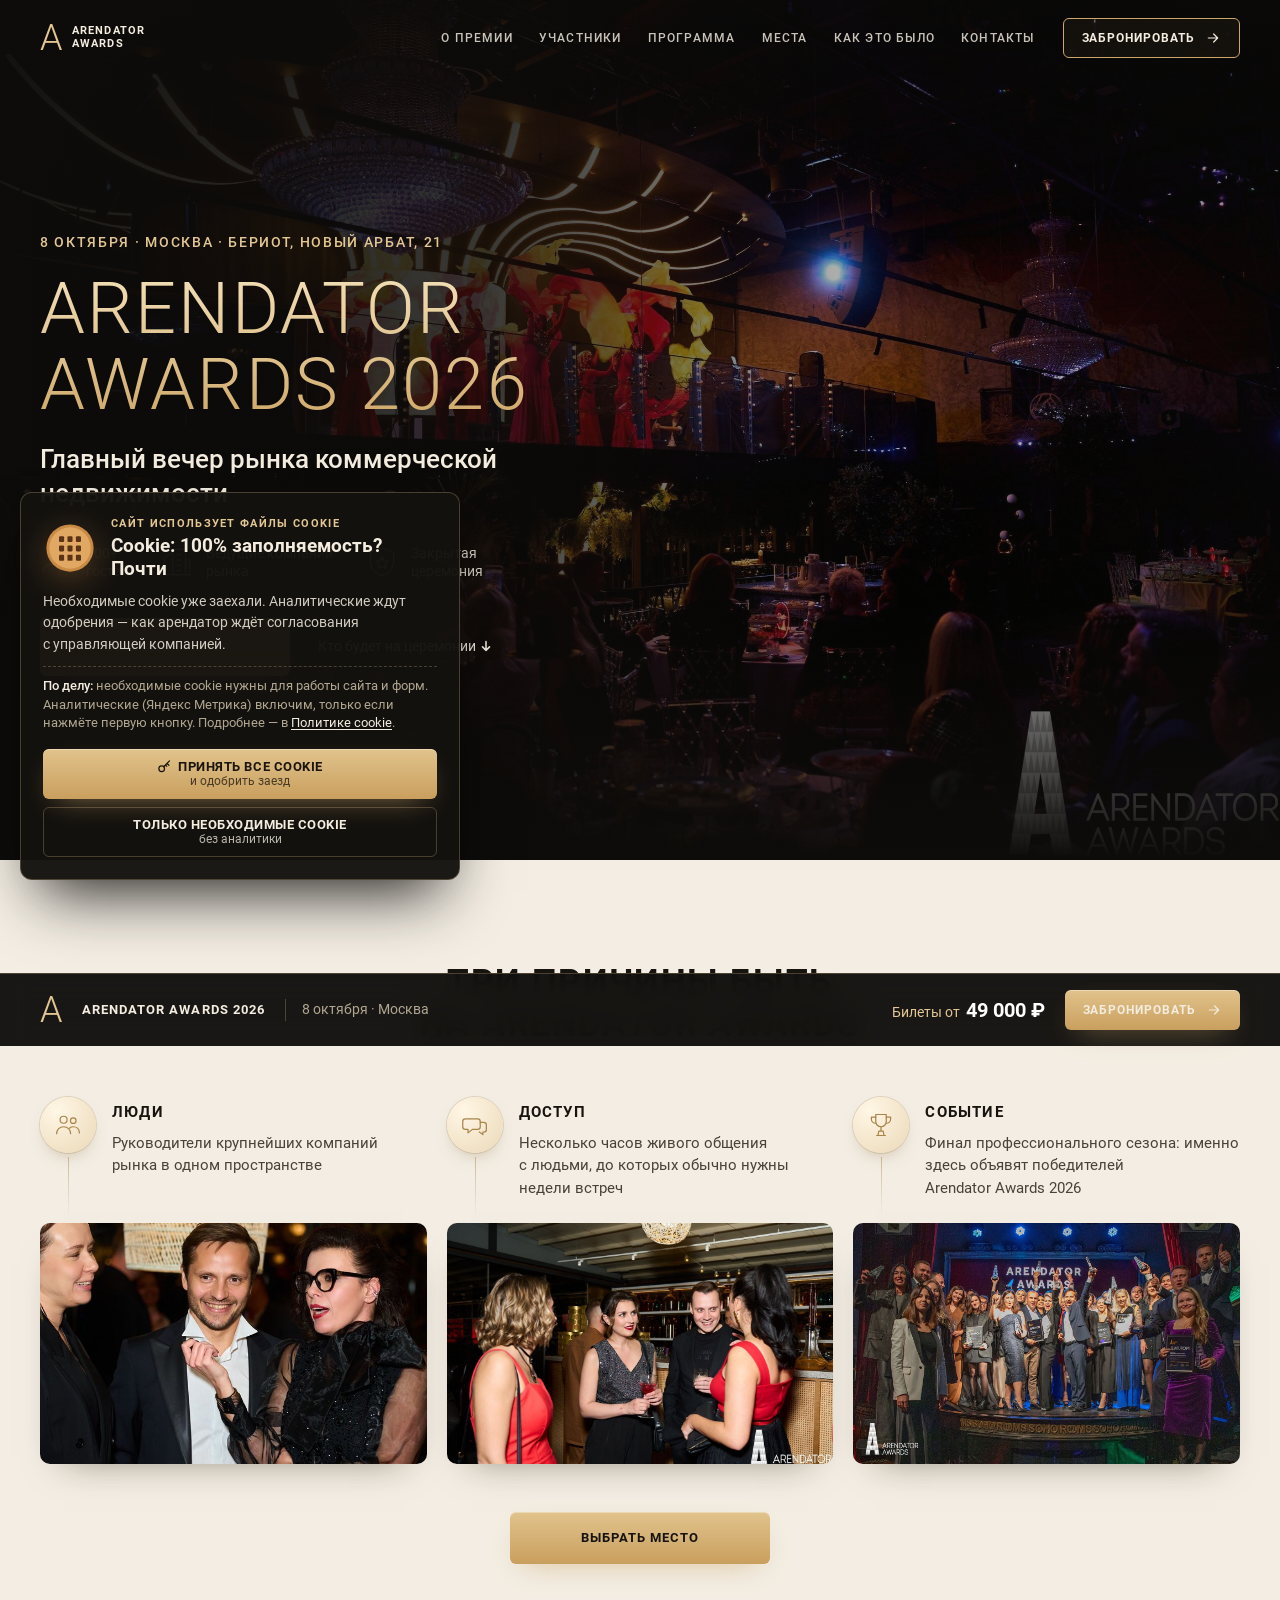
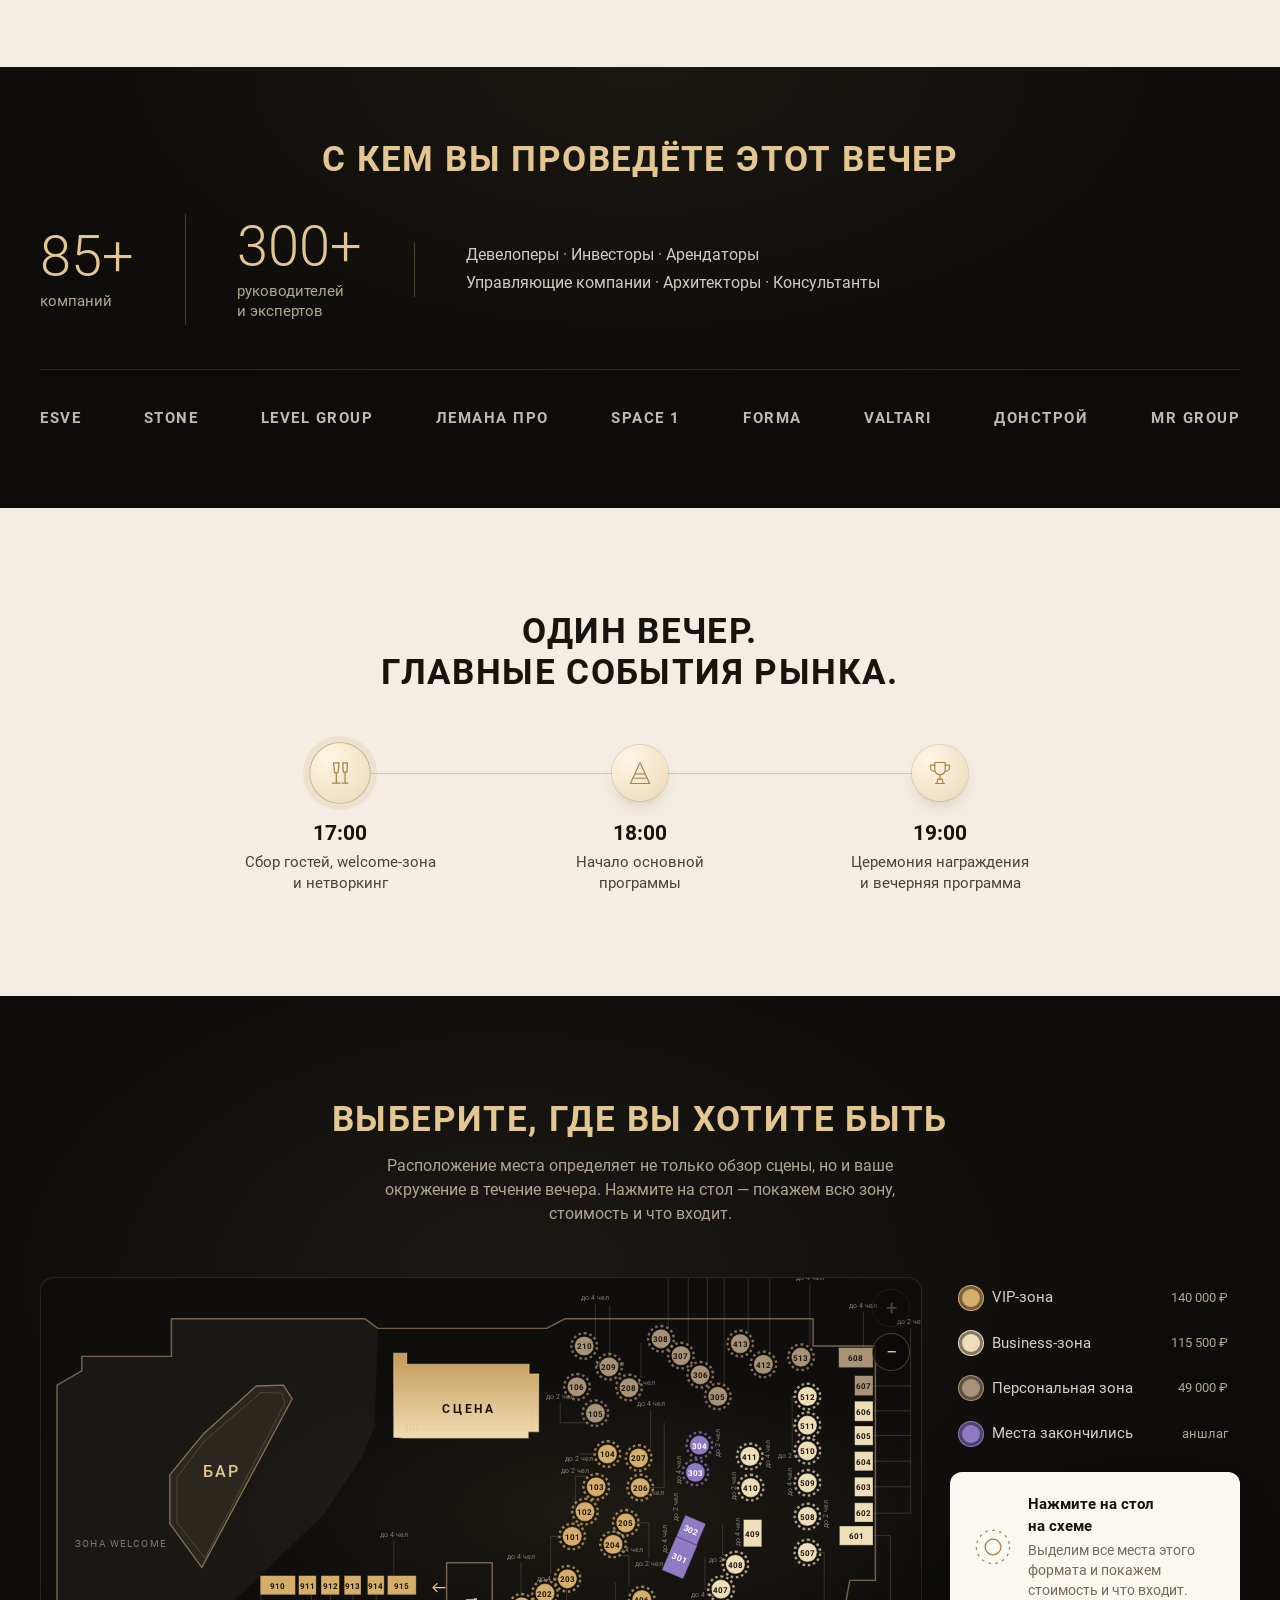
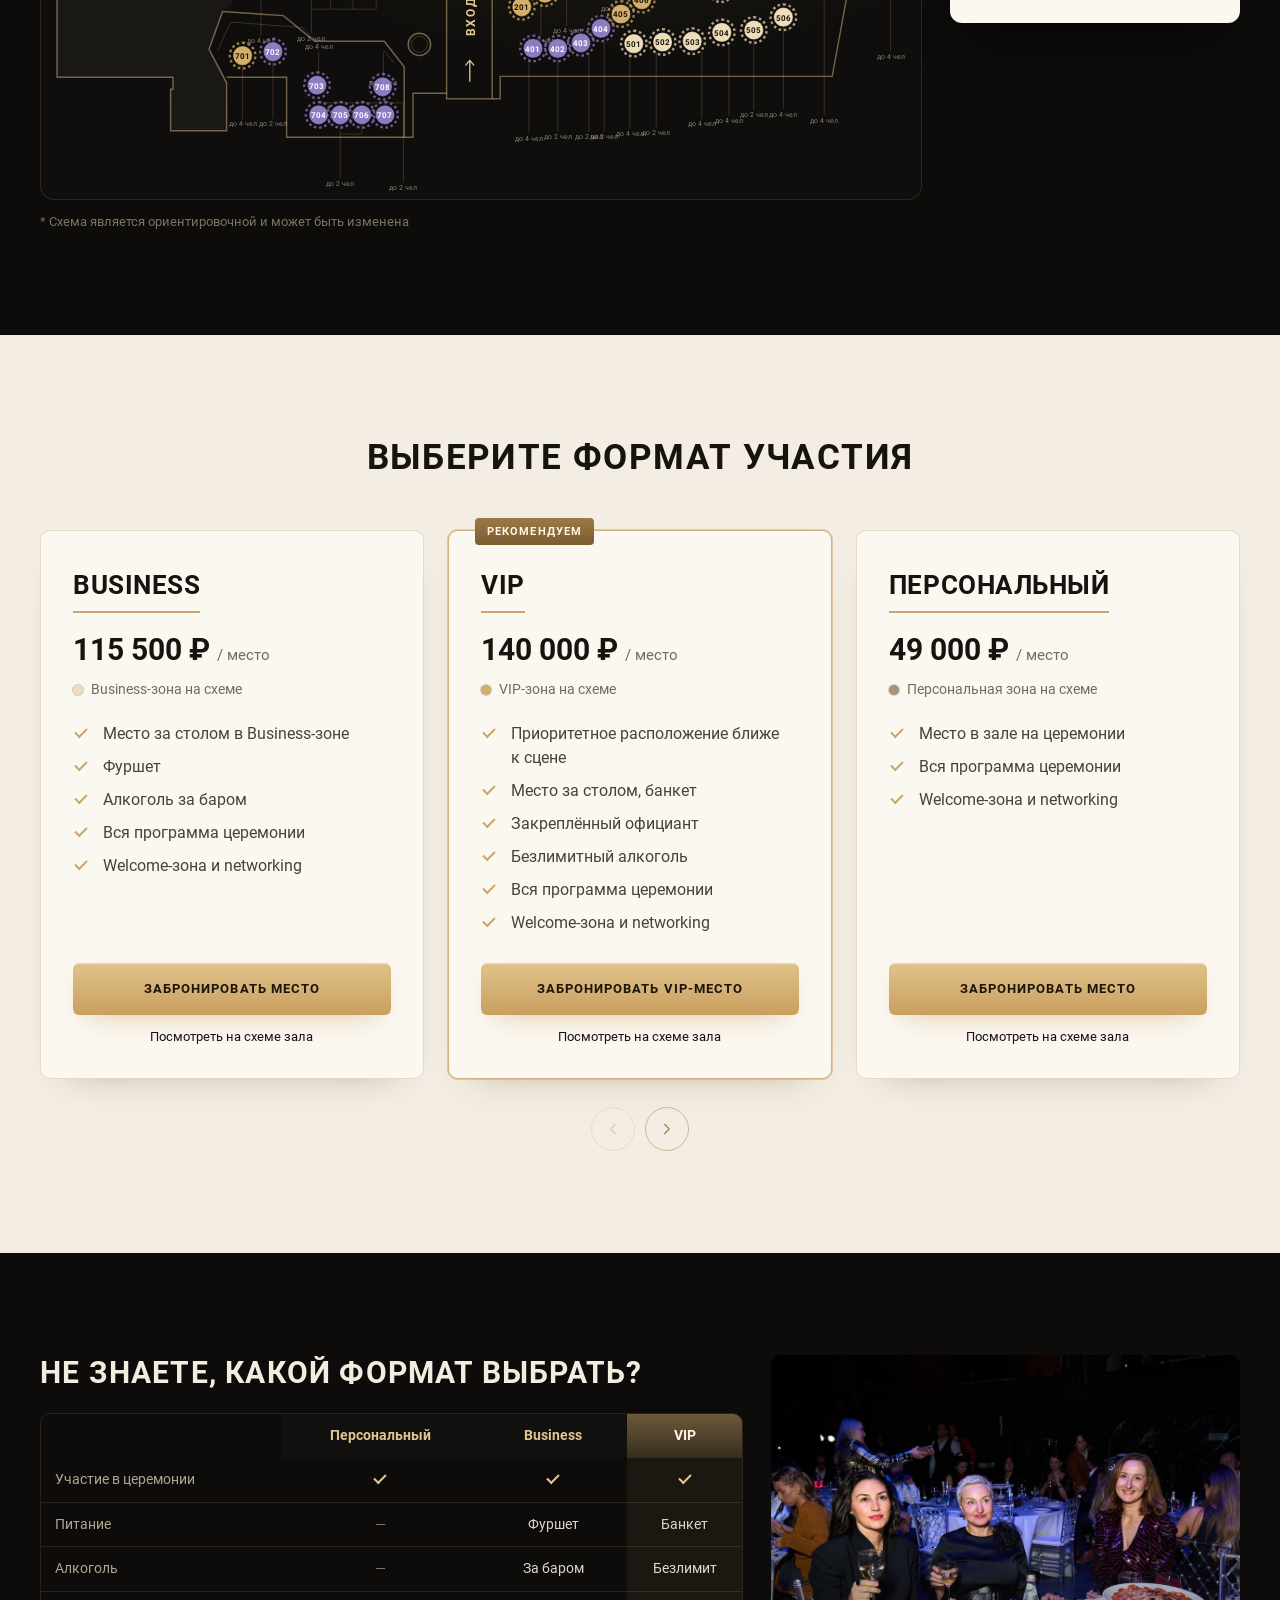
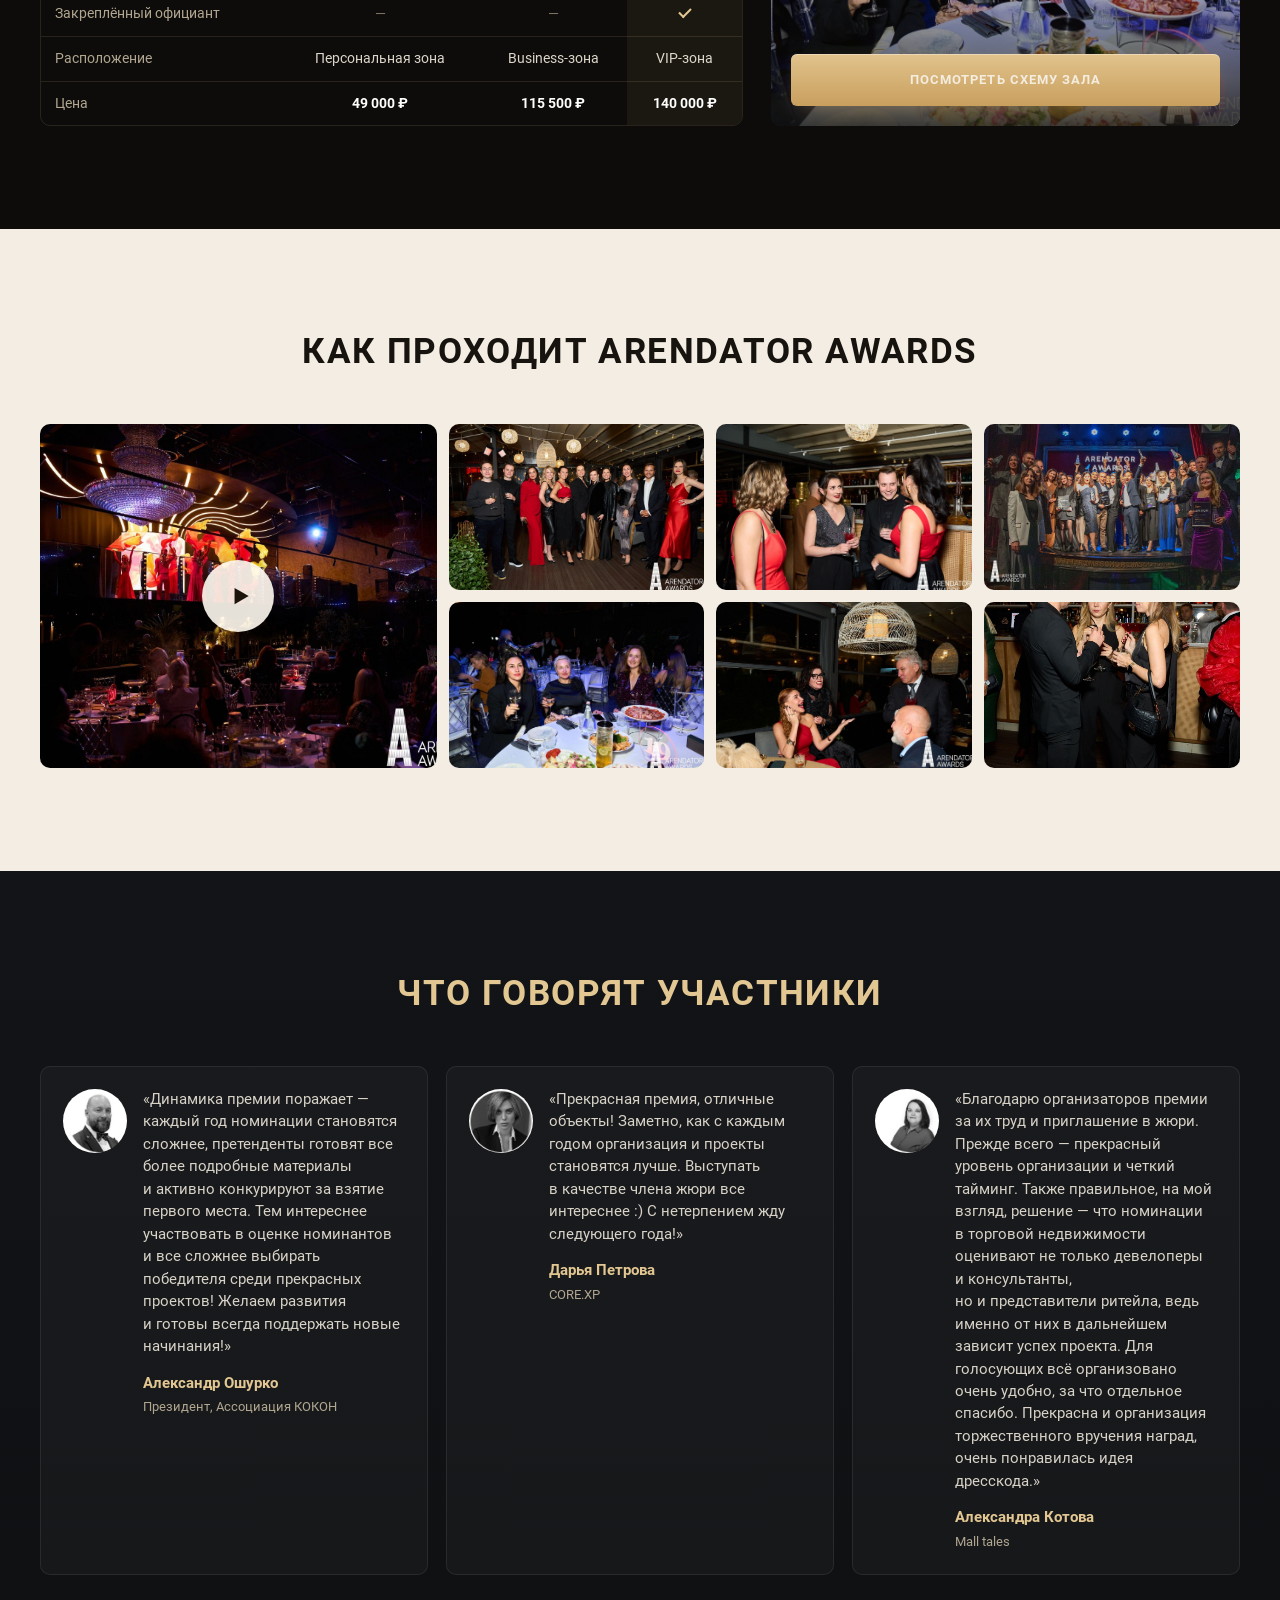
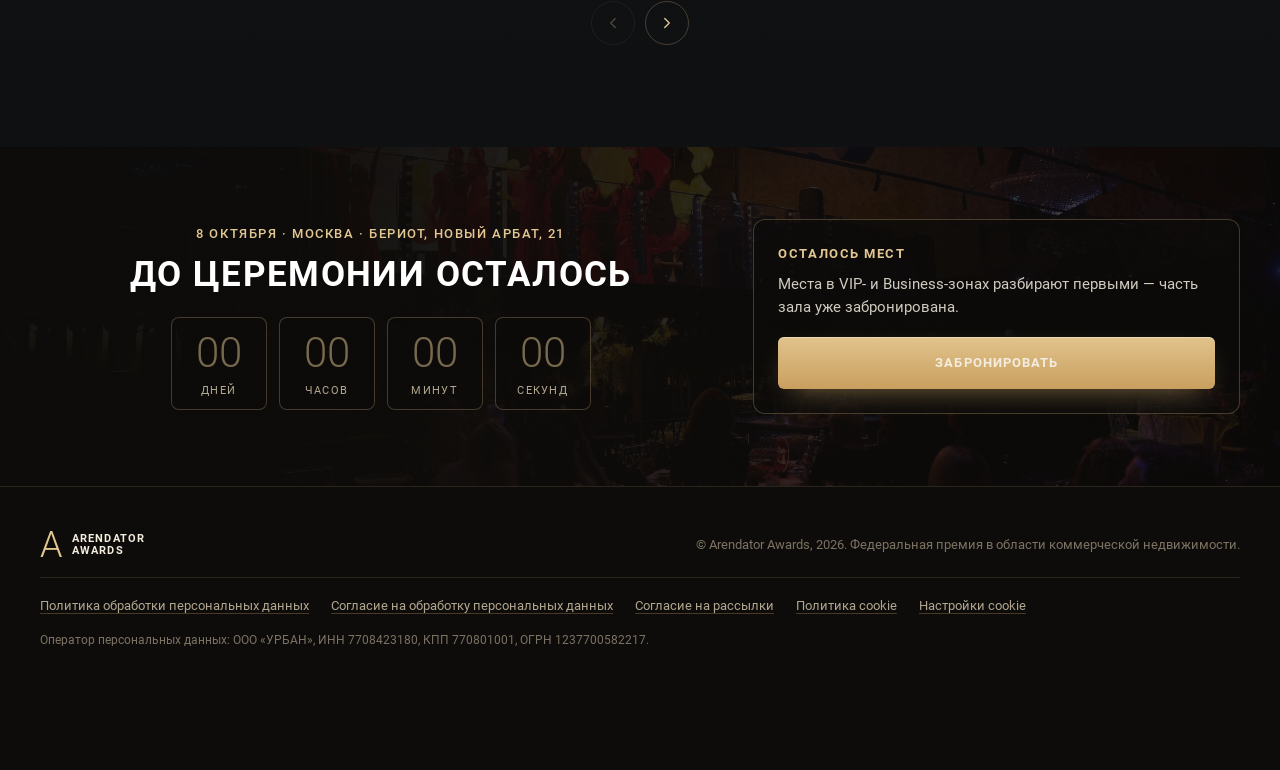
==== commit b5749879: "Replace order block with legacy-style n-popup modal Per IT: the "Оформление билета" block is removed" ====
--- a/index.html
+++ b/index.html
@@ -59,10 +59,10 @@
       <a href="#program">Программа</a>
       <a href="#scheme">Места</a>
       <a href="#gallery">Как это было</a>
-      <a href="#order" data-book="question">Контакты</a>
+      <a href="#packages" data-popup-btn="data-popup-book" data-pack="question" data-title="Вопрос по билетам">Контакты</a>
     </nav>
 
-    <a class="aa-btn aa-btn--outline aa-btn--sm aa-nav__cta" href="#order" data-book="">
+    <a class="aa-btn aa-btn--outline aa-btn--sm aa-nav__cta" href="#packages" data-book="">
       Забронировать
       <svg viewBox="0 0 24 24" aria-hidden="true"><path d="M5 12h14M13 6l6 6-6 6"/></svg>
     </a>
@@ -344,7 +344,10 @@
 
 <!-- =========================================================
      06 · ФОРМАТ УЧАСТИЯ — слайдер из 4 карточек (Business, VIP, Персональный, Стол)
-     data-book="vip|business|personal|table" — ведут к форме бронирования с выбранным форматом
+     Сюда ведут ВСЕ ссылки заказа билетов на странице (data-book="…" → прокрутка к нужной карточке).
+     Кнопки в карточках открывают всплывающее окно n-popup, как в вёрстке legacy:
+       data-popup-btn="data-popup-book" — какое окно открыть (jQuery, assets/js/popups.js)
+       data-pack="vip|business|personal|table|question" — формат, data-title — заголовок формы заявки
      data-show-zone="vip|business|personal" — показывают зону на схеме
      ========================================================= -->
 <section class="aa-section aa-light aa-packages" id="packages">
@@ -355,7 +358,7 @@
 
     <!-- Слайдер карточек: все форматы в полный рост, в каждой — что включено -->
     <div class="aa-plans" data-slider>
-      <article class="aa-plan-card" data-reveal>
+      <article class="aa-plan-card" data-plan="business" data-reveal>
         <h3 class="aa-plan-card__name">Business</h3>
         <p class="aa-plan-card__price"><span data-price="business">115 500 ₽</span> <small>/ место</small></p>
         <p class="aa-plan-card__zone"><i style="--c:#EEDDB9"></i>Business-зона на&nbsp;схеме</p>
@@ -366,11 +369,11 @@
           <li>Вся программа церемонии</li>
           <li>Welcome-зона и&nbsp;networking</li>
         </ul>
-        <button class="aa-btn aa-btn--gold aa-btn--block" type="button" data-book="business">Забронировать место</button>
+        <button class="aa-btn aa-btn--gold aa-btn--block" type="button" data-popup-btn="data-popup-book" data-pack="business" data-title="Заявка на билет Business">Забронировать место</button>
         <a class="aa-plan-card__link" href="#scheme" data-show-zone="business">Посмотреть на&nbsp;схеме зала</a>
       </article>
 
-      <article class="aa-plan-card aa-plan-card--featured" data-reveal style="--d:.08s">
+      <article class="aa-plan-card aa-plan-card--featured" data-plan="vip" data-reveal style="--d:.08s">
         <span class="aa-plan-card__tag">Рекомендуем</span>
         <h3 class="aa-plan-card__name">VIP</h3>
         <p class="aa-plan-card__price"><span data-price="vip">140 000 ₽</span> <small>/ место</small></p>
@@ -383,11 +386,11 @@
           <li>Вся программа церемонии</li>
           <li>Welcome-зона и&nbsp;networking</li>
         </ul>
-        <button class="aa-btn aa-btn--gold aa-btn--block" type="button" data-book="vip">Забронировать VIP-место</button>
+        <button class="aa-btn aa-btn--gold aa-btn--block" type="button" data-popup-btn="data-popup-book" data-pack="vip" data-title="Заявка на билет VIP">Забронировать VIP-место</button>
         <a class="aa-plan-card__link" href="#scheme" data-show-zone="vip">Посмотреть на&nbsp;схеме зала</a>
       </article>
 
-      <article class="aa-plan-card" data-reveal style="--d:.16s">
+      <article class="aa-plan-card" data-plan="personal" data-reveal style="--d:.16s">
         <h3 class="aa-plan-card__name">Персональный</h3>
         <p class="aa-plan-card__price"><span data-price="personal">49 000 ₽</span> <small>/ место</small></p>
         <p class="aa-plan-card__zone"><i style="--c:#A89378"></i>Персональная зона на&nbsp;схеме</p>
@@ -396,11 +399,11 @@
           <li>Вся программа церемонии</li>
           <li>Welcome-зона и&nbsp;networking</li>
         </ul>
-        <button class="aa-btn aa-btn--gold aa-btn--block" type="button" data-book="personal">Забронировать место</button>
+        <button class="aa-btn aa-btn--gold aa-btn--block" type="button" data-popup-btn="data-popup-book" data-pack="personal" data-title="Заявка на Персональный билет">Забронировать место</button>
         <a class="aa-plan-card__link" href="#scheme" data-show-zone="personal">Посмотреть на&nbsp;схеме зала</a>
       </article>
 
-      <article class="aa-plan-card" data-reveal style="--d:.24s">
+      <article class="aa-plan-card" data-plan="table" data-reveal style="--d:.24s">
         <h3 class="aa-plan-card__name">Стол для компании</h3>
         <p class="aa-plan-card__price">По&nbsp;запросу</p>
         <p class="aa-plan-card__zone"><i style="--c:transparent"></i>Для команды, партнёров и&nbsp;клиентов</p>
@@ -412,8 +415,8 @@
           <li>Welcome-зона и&nbsp;networking</li>
           <li>Персональный менеджер</li>
         </ul>
-        <button class="aa-btn aa-btn--gold aa-btn--block" type="button" data-book="table">Отправить запрос</button>
-        <a class="aa-plan-card__link" href="#order" data-book="question">Задать вопрос менеджеру</a>
+        <button class="aa-btn aa-btn--gold aa-btn--block" type="button" data-popup-btn="data-popup-book" data-pack="table" data-title="Запрос на стол для компании">Отправить запрос</button>
+        <a class="aa-plan-card__link" href="#packages" data-popup-btn="data-popup-book" data-pack="question" data-title="Вопрос по столу для компании">Задать вопрос менеджеру</a>
       </article>
     </div>
 
@@ -559,126 +562,11 @@
         <div><b data-seats-left="business">—</b><small>в&nbsp;Business-зоне</small></div>
       </div>
       <p class="aa-seatsbox__text" data-seats-text>Места в&nbsp;VIP- и&nbsp;Business-зонах разбирают первыми — часть зала уже забронирована.</p>
-      <a class="aa-btn aa-btn--gold aa-btn--block" href="#scheme">Выбрать место</a>
-    </div>
-  </div>
-</section>
-
-<!-- =========================================================
-     11 · ОФОРМЛЕНИЕ БИЛЕТА — бронирование, без оплаты на сайте
-     Заявка → endpoints.lead (config.js) → лид в Битрикс24.
-     Любая кнопка data-book="vip|business|personal|table|question" прокручивает сюда
-     и выставляет формат (question — режим «Задать вопрос»).
-     ========================================================= -->
-<section class="aa-section aa-light aa-order" id="order">
-  <div class="aa-container">
-    <div class="aa-order__head">
-      <h2 class="aa-h2" data-split>Оформление билета</h2>
-      <ol class="aa-steps" data-steps>
-        <li class="is-on"><b>1</b>Формат</li>
-        <li><b>2</b>Контакты</li>
-        <li><b>3</b>Подтверждение</li>
-      </ol>
-    </div>
-
-    <form class="aa-rform" data-book-form novalidate>
-      <input type="hidden" name="intent" value="booking">
-      <input type="hidden" name="source" value="tickets-landing">
-      <!-- антиспам: поле должно остаться пустым -->
-      <input type="text" name="website" class="aa-rform__hp" tabindex="-1" autocomplete="off" aria-hidden="true">
-
-      <div class="aa-order__grid">
-        <div class="aa-box aa-order__choice" data-reveal>
-          <p class="aa-box__title">Ваш выбор</p>
-          <fieldset class="aa-packs">
-            <legend class="aa-visually-hidden">Формат участия</legend>
-            <label class="aa-pack"><input type="radio" name="package" value="vip" checked><span><i style="--c:#D4AE6A"></i><b>VIP</b><small data-price="vip">140 000 ₽</small></span></label>
-            <label class="aa-pack"><input type="radio" name="package" value="business"><span><i style="--c:#EEDDB9"></i><b>Business</b><small data-price="business">115 500 ₽</small></span></label>
-            <label class="aa-pack"><input type="radio" name="package" value="personal"><span><i style="--c:#A89378"></i><b>Персональный</b><small data-price="personal">49 000 ₽</small></span></label>
-            <label class="aa-pack"><input type="radio" name="package" value="table"><span><i style="--c:transparent"></i><b>Стол для компании</b><small>по&nbsp;запросу</small></span></label>
-          </fieldset>
-
-          <div class="aa-gcount">
-            <span class="aa-gcount__label">Количество гостей</span>
-            <div class="aa-stepper">
-              <button type="button" data-guests="-1" aria-label="Меньше гостей">−</button>
-              <input name="guests" id="bookGuests" type="text" inputmode="numeric" value="1" aria-label="Количество гостей">
-              <button type="button" data-guests="1" aria-label="Больше гостей">+</button>
-            </div>
-          </div>
-          <div class="aa-total">
-            <span>Ориентировочно</span>
-            <b data-book-total>140 000 ₽</b>
-          </div>
-          <p class="aa-total__note" data-book-total-note>1 × 140 000 ₽</p>
-        </div>
-
-        <div class="aa-box" data-book-box data-reveal style="--d:.1s">
-          <div class="aa-form__mode">
-            <p class="aa-box__title" data-book-title>Контактные данные</p>
-            <button type="button" data-book-mode>Просто задать вопрос</button>
-          </div>
-
-          <div class="aa-rform__grid">
-            <label class="aa-field">
-              <input name="name" id="bookName" type="text" required autocomplete="name" placeholder=" ">
-              <span>ФИО *</span>
-            </label>
-            <label class="aa-field">
-              <input name="phone" id="bookPhone" type="tel" required autocomplete="tel" placeholder=" " data-phone>
-              <span>Телефон *</span>
-            </label>
-            <label class="aa-field">
-              <input name="email" id="bookEmail" type="email" required autocomplete="email" placeholder=" ">
-              <span>Email *</span>
-            </label>
-            <label class="aa-field">
-              <input name="company" id="bookCompany" type="text" autocomplete="organization" placeholder=" ">
-              <span>Компания</span>
-            </label>
-            <label class="aa-field aa-field--full">
-              <input name="position" id="bookPosition" type="text" autocomplete="organization-title" placeholder=" ">
-              <span>Должность</span>
-            </label>
-            <label class="aa-field aa-field--full">
-              <textarea name="comment" id="bookComment" rows="2" placeholder=" "></textarea>
-              <span>Комментарий</span>
-            </label>
-          </div>
-
-          <!--
-            152-ФЗ (ред. 156-ФЗ, с 01.09.2025): согласие на обработку ПД — отдельным действием и отдельным документом.
-            Галочки НЕ проставлены заранее. Согласие на рассылки (ст. 18 38-ФЗ «О рекламе») — отдельно и необязательно.
-          -->
-          <div class="aa-consents">
-            <label class="aa-check aa-check--req">
-              <input type="checkbox" name="consent_pd" id="bookConsentPd" value="1" required>
-              <i></i>
-              <span>Даю <a href="legal/consent.html" target="_blank" rel="noopener">согласие на&nbsp;обработку персональных данных</a>&nbsp;*</span>
-            </label>
-            <label class="aa-check">
-              <input type="checkbox" name="consent_ads" id="bookConsentAds" value="1">
-              <i></i>
-              <span>Согласен получать <a href="legal/consent-ads.html" target="_blank" rel="noopener">новости и&nbsp;предложения Arendator Awards</a> — необязательно</span>
-            </label>
-            <p class="aa-consents__note">Как мы обращаемся с&nbsp;данными — в&nbsp;<a href="legal/privacy.html" target="_blank" rel="noopener">Политике обработки персональных данных</a>. Данные хранятся на&nbsp;серверах в&nbsp;России. * — обязательно для отправки заявки.</p>
-          </div>
-
-          <p class="aa-rform__error" data-book-error hidden></p>
-          <button class="aa-btn aa-btn--gold aa-btn--block aa-btn--lg" type="submit" data-book-submit>Забронировать</button>
-          <p class="aa-rform__fine">Оплата на&nbsp;сайте не&nbsp;нужна. Менеджер свяжется с&nbsp;вами, подтвердит бронь и&nbsp;пришлёт документы.</p>
-        </div>
-      </div>
-    </form>
-
-    <div class="aa-box aa-rform__done" data-book-done hidden>
-      <div class="aa-rform__check" aria-hidden="true"><svg viewBox="0 0 24 24"><path d="M5 12.5l4.5 4.5L19 7.5"/></svg></div>
-      <h3>Спасибо! Заявка отправлена</h3>
-      <p>Менеджер свяжется с&nbsp;вами в&nbsp;ближайшее время и&nbsp;подтвердит бронь.</p>
-      <button class="aa-btn aa-btn--outline" type="button" data-book-again>Отправить ещё одну заявку</button>
-    </div>
-  </div>
-</section>
+      <a class="aa-btn aa-btn--gold aa-btn--block" href="#packages" data-book="">Забронировать</a>
+    </div>
+  </div>
+</section>
+
 
 </main>
 
@@ -700,6 +588,131 @@
   </div>
 </footer>
 
+<!-- =========================================================
+     ВСПЛЫВАЮЩЕЕ ОКНО БРОНИРОВАНИЯ — стандартный n-popup, как в вёрстке legacy
+     (legacy/tickets/includes/popup/*.blade.php). Открывается кнопками data-popup-btn="data-popup-book".
+     Содержимое:
+       • config.js → popup.feedbackUrl задан (route('feedback.form')) — форма заявки сайта
+         подгружается jQuery .load() в #feedback_ajax_book, как в legacy;
+       • пусто — наша форма бронирования (лид в Битрикс24 через endpoints.lead).
+     ========================================================= -->
+<div class="n-popup aa-popup" data-popup-book role="dialog" aria-modal="true" aria-labelledby="aaPopupTitle">
+  <div class="n-popup__container aa-light">
+    <div class="n-popup__loader">
+      <div class="cssload-spinner"></div>
+    </div>
+    <button type="button" class="n-popup__close" aria-label="Закрыть">
+      <svg width="21" height="21" viewBox="0 0 21 21" fill="none" xmlns="http://www.w3.org/2000/svg"><path d="M1.83984 1.83887L10.6787 10.6777M10.6787 10.6777L19.5175 19.5165M10.6787 10.6777L19.5175 1.83887M10.6787 10.6777L1.83984 19.5165" stroke="currentColor" stroke-width="3"/></svg>
+    </button>
+    <div class="n-popup__content">
+      <div class="n-popup__top" data-popup-top>
+        <div class="n-popup__title" id="aaPopupTitle" data-popup-title>Бронирование билета</div>
+      </div>
+
+      <!-- сюда jQuery подгружает форму заявки сайта (popup.feedbackUrl) -->
+      <div class="modal-body" id="feedback_ajax_book" data-popup-remote hidden></div>
+
+      <form class="aa-rform" data-book-form novalidate>
+        <input type="hidden" name="intent" value="booking">
+        <input type="hidden" name="source" value="tickets-landing">
+        <!-- антиспам: поле должно остаться пустым -->
+        <input type="text" name="website" class="aa-rform__hp" tabindex="-1" autocomplete="off" aria-hidden="true">
+
+        <div class="aa-order__grid">
+          <div class="aa-box aa-order__choice">
+            <p class="aa-box__title">Ваш выбор</p>
+            <fieldset class="aa-packs">
+              <legend class="aa-visually-hidden">Формат участия</legend>
+              <label class="aa-pack"><input type="radio" name="package" value="vip" checked><span><i style="--c:#D4AE6A"></i><b>VIP</b><small data-price="vip">140 000 ₽</small></span></label>
+              <label class="aa-pack"><input type="radio" name="package" value="business"><span><i style="--c:#EEDDB9"></i><b>Business</b><small data-price="business">115 500 ₽</small></span></label>
+              <label class="aa-pack"><input type="radio" name="package" value="personal"><span><i style="--c:#A89378"></i><b>Персональный</b><small data-price="personal">49 000 ₽</small></span></label>
+              <label class="aa-pack"><input type="radio" name="package" value="table"><span><i style="--c:transparent"></i><b>Стол для компании</b><small>по&nbsp;запросу</small></span></label>
+            </fieldset>
+
+            <div class="aa-gcount">
+              <span class="aa-gcount__label">Количество гостей</span>
+              <div class="aa-stepper">
+                <button type="button" data-guests="-1" aria-label="Меньше гостей">−</button>
+                <input name="guests" id="bookGuests" type="text" inputmode="numeric" value="1" aria-label="Количество гостей">
+                <button type="button" data-guests="1" aria-label="Больше гостей">+</button>
+              </div>
+            </div>
+            <div class="aa-total">
+              <span>Ориентировочно</span>
+              <b data-book-total>140 000 ₽</b>
+            </div>
+            <p class="aa-total__note" data-book-total-note>1 × 140 000 ₽</p>
+          </div>
+
+          <div class="aa-box" data-book-box>
+            <div class="aa-form__mode">
+              <p class="aa-box__title" data-book-title>Контактные данные</p>
+              <button type="button" data-book-mode>Просто задать вопрос</button>
+            </div>
+
+            <div class="aa-rform__grid">
+              <label class="aa-field">
+                <input name="name" id="bookName" type="text" required autocomplete="name" placeholder=" ">
+                <span>ФИО *</span>
+              </label>
+              <label class="aa-field">
+                <input name="phone" id="bookPhone" type="tel" required autocomplete="tel" placeholder=" " data-phone>
+                <span>Телефон *</span>
+              </label>
+              <label class="aa-field">
+                <input name="email" id="bookEmail" type="email" required autocomplete="email" placeholder=" ">
+                <span>Email *</span>
+              </label>
+              <label class="aa-field">
+                <input name="company" id="bookCompany" type="text" autocomplete="organization" placeholder=" ">
+                <span>Компания</span>
+              </label>
+              <label class="aa-field aa-field--full">
+                <input name="position" id="bookPosition" type="text" autocomplete="organization-title" placeholder=" ">
+                <span>Должность</span>
+              </label>
+              <label class="aa-field aa-field--full">
+                <textarea name="comment" id="bookComment" rows="2" placeholder=" "></textarea>
+                <span>Комментарий</span>
+              </label>
+            </div>
+
+            <!--
+              152-ФЗ (ред. 156-ФЗ, с 01.09.2025): согласие на обработку ПД — отдельным действием и отдельным документом.
+              Галочки НЕ проставлены заранее. Согласие на рассылки (ст. 18 38-ФЗ «О рекламе») — отдельно и необязательно.
+            -->
+            <div class="aa-consents">
+              <label class="aa-check aa-check--req">
+                <input type="checkbox" name="consent_pd" id="bookConsentPd" value="1" required>
+                <i></i>
+                <span>Даю <a href="legal/consent.html" target="_blank" rel="noopener">согласие на&nbsp;обработку персональных данных</a>&nbsp;*</span>
+              </label>
+              <label class="aa-check">
+                <input type="checkbox" name="consent_ads" id="bookConsentAds" value="1">
+                <i></i>
+                <span>Согласен получать <a href="legal/consent-ads.html" target="_blank" rel="noopener">новости и&nbsp;предложения Arendator Awards</a> — необязательно</span>
+              </label>
+              <p class="aa-consents__note">Как мы обращаемся с&nbsp;данными — в&nbsp;<a href="legal/privacy.html" target="_blank" rel="noopener">Политике обработки персональных данных</a>. Данные хранятся на&nbsp;серверах в&nbsp;России. * — обязательно для отправки заявки.</p>
+            </div>
+
+            <p class="aa-rform__error" data-book-error hidden></p>
+            <button class="aa-btn aa-btn--gold aa-btn--block aa-btn--lg" type="submit" data-book-submit>Забронировать</button>
+            <p class="aa-rform__fine">Оплата на&nbsp;сайте не&nbsp;нужна. Менеджер свяжется с&nbsp;вами, подтвердит бронь и&nbsp;пришлёт документы.</p>
+          </div>
+        </div>
+      </form>
+
+      <div class="aa-rform__done" data-book-done hidden>
+        <div class="aa-rform__check" aria-hidden="true"><svg viewBox="0 0 24 24"><path d="M5 12.5l4.5 4.5L19 7.5"/></svg></div>
+        <h3>Спасибо! Заявка отправлена</h3>
+        <p>Менеджер свяжется с&nbsp;вами в&nbsp;ближайшее время и&nbsp;подтвердит бронь.</p>
+        <button class="aa-btn aa-btn--outline" type="button" data-book-again>Отправить ещё одну заявку</button>
+        <button class="aa-btn aa-btn--gold n-popup__close-btn" type="button">Закрыть</button>
+      </div>
+    </div>
+  </div>
+</div>
+
 <!-- Закреплённая панель внизу: появляется после первого экрана -->
 <div class="aa-sticky" data-sticky>
   <div class="aa-container aa-sticky__inner">
@@ -707,8 +720,8 @@
     <span class="aa-sticky__name">Arendator Awards 2026</span>
     <span class="aa-sticky__meta">8 октября · Москва</span>
     <span class="aa-sticky__price">Билеты от<b data-price="personal">49 000 ₽</b></span>
-    <a class="aa-btn aa-btn--gold aa-btn--sm" href="#scheme">
-      Выбрать место
+    <a class="aa-btn aa-btn--gold aa-btn--sm" href="#packages" data-book="">
+      Забронировать
       <svg viewBox="0 0 24 24" aria-hidden="true"><path d="M5 12h14M13 6l6 6-6 6"/></svg>
     </a>
   </div>
@@ -720,5 +733,9 @@
 <script src="assets/js/consent.js"></script>
 <script src="assets/js/seating.js"></script>
 <script src="assets/js/main.js" defer></script>
+<!-- jQuery — только для отдельной страницы. В layout сайта (layouts.default) jQuery 3.4.1 уже подключён: эту строку НЕ переносить. -->
+<script src="assets/js/vendor/jquery-3.4.1.min.js"></script>
+<!-- всплывающие окна n-popup (jQuery, логика как в legacy/tickets) -->
+<script src="assets/js/popups.js"></script>
 </body>
 </html>
--- a/assets/css/style.css
+++ b/assets/css/style.css
@@ -404,15 +404,8 @@
 .aa-seatsbox__text { font-size: 14.5px; color: rgba(243, 236, 223, .85); margin: 10px 0 18px; }
 
 /* ==========================================================================
-   11 · ОФОРМЛЕНИЕ БИЛЕТА (бронирование → Битрикс24)
-   ========================================================================== */
-.aa-order__head { display: flex; align-items: center; justify-content: space-between; gap: 24px 40px; flex-wrap: wrap; margin-bottom: 28px; }
-.aa-order__head .aa-h2 { text-align: left; }
-.aa-steps { display: flex; align-items: center; gap: 12px; flex: 1; max-width: 640px; justify-content: flex-end; }
-.aa-steps li { display: flex; align-items: center; gap: 10px; font-size: 14.5px; color: var(--ink-2); white-space: nowrap; }
-.aa-steps li + li::before { content: ""; width: clamp(24px, 6vw, 90px); height: 1px; background: rgba(168, 132, 75, .5); margin-right: 2px; }
-.aa-steps b { width: 30px; height: 30px; border-radius: 50%; display: grid; place-items: center; font-size: 13px; border: 1.5px solid var(--gold-3); color: var(--gold-3); }
-.aa-steps li.is-on b { background: #3A2E1C; border-color: #3A2E1C; color: #F5E7CB; }
+   ФОРМА БРОНИРОВАНИЯ (во всплывающем окне n-popup; бронирование → Битрикс24)
+   ========================================================================== */
 
 .aa-order__grid { display: grid; grid-template-columns: minmax(0, 360px) minmax(0, 1fr); gap: 20px; align-items: start; }
 .aa-box { border-radius: var(--radius); background: var(--cream-2); border: 1px solid #E6DAC6; padding: 24px; box-shadow: 0 20px 44px -36px rgba(60, 40, 10, .5); }
@@ -647,7 +640,6 @@
   .aa-gallery__grid { grid-auto-rows: 44vw; gap: 8px; }
   .aa-review { flex-basis: 88%; }
   .aa-timer { gap: 8px; }
-  .aa-steps { display: none; }
   .aa-rform__grid { grid-template-columns: 1fr; }
   .aa-sticky__name, .aa-sticky .aa-logo-mark__t { display: none; }
   .aa-sticky__inner { height: 64px; gap: 12px; }
@@ -716,3 +708,50 @@
 /* ---------- значки-стрелки (вместо символов ← → ↓, которых нет в Roboto) ---------- */
 .aa-arr { display: inline-block; width: 1em; height: 1em; vertical-align: -.14em; fill: none; stroke: currentColor; stroke-width: 1.8; stroke-linecap: round; stroke-linejoin: round; }
 .aa-cookie__key svg { width: 15px; height: 15px; display: block; fill: none; stroke: currentColor; stroke-width: 2; stroke-linecap: round; stroke-linejoin: round; }
+
+/* ==========================================================================
+   ВСПЛЫВАЮЩИЕ ОКНА n-popup — классы и поведение как в вёрстке legacy
+   (legacy/tickets/includes/popup/*.blade.php): окно .n-popup, открыто — .active.
+   Оформление — под макет лендинга. Правила ограничены .aa, стили сайта не задевают.
+   ========================================================================== */
+.aa .n-popup {
+  position: fixed; inset: 0; z-index: 200; display: flex; align-items: center; justify-content: center;
+  padding: 24px 16px; background: rgba(8, 7, 6, .74); backdrop-filter: blur(6px); -webkit-backdrop-filter: blur(6px);
+  opacity: 0; visibility: hidden; transition: opacity .4s var(--ease), visibility 0s linear .4s;
+}
+.aa .n-popup.active { opacity: 1; visibility: visible; transition: opacity .4s var(--ease), visibility 0s; }
+.aa .n-popup__container {
+  position: relative; width: min(980px, 100%); max-height: calc(100vh - 48px); max-height: calc(100dvh - 48px); overflow-y: auto; overscroll-behavior: contain;
+  border-radius: 14px; background: var(--cream); color: var(--ink); padding: 34px 32px 30px;
+  box-shadow: 0 40px 80px -30px rgba(0, 0, 0, .8);
+  transform: translateY(24px) scale(.98); transition: transform .55s var(--ease);
+}
+.aa .n-popup.active .n-popup__container { transform: none; }
+.aa .n-popup__close {
+  position: absolute; top: 14px; right: 14px; z-index: 3; width: 44px; height: 44px; border-radius: 50%;
+  display: grid; place-items: center; color: var(--ink-muted); transition: background .3s, color .3s, transform .4s var(--ease);
+}
+.aa .n-popup__close:hover { background: rgba(0, 0, 0, .06); color: var(--ink); transform: rotate(90deg); }
+.aa .n-popup__close svg { width: 17px; height: 17px; }
+.aa .n-popup__top { margin-bottom: 20px; padding-right: 48px; }
+.aa .n-popup__title { font-size: clamp(22px, 2.4vw, 28px); font-weight: 700; letter-spacing: .03em; text-transform: uppercase; line-height: 1.2; }
+.aa .n-popup__loader { display: none; position: absolute; inset: 0; z-index: 2; align-items: center; justify-content: center; background: rgba(243, 237, 227, .85); border-radius: inherit; }
+.aa .n-popup__loader.active { display: flex; }
+.aa .cssload-spinner { width: 38px; height: 38px; border-radius: 50%; border: 2px solid rgba(168, 132, 75, .25); border-top-color: var(--gold-3); animation: aaSpin .9s linear infinite; }
+@keyframes aaSpin { to { transform: rotate(360deg); } }
+.aa .n-popup .aa-order__grid { grid-template-columns: minmax(0, 330px) minmax(0, 1fr); }
+.aa .n-popup .aa-box { box-shadow: none; }
+.aa .n-popup .aa-rform__done { padding: 24px 0 8px; }
+.aa .n-popup .aa-rform__done .aa-btn { margin: 6px 4px 0; }
+.aa .n-popup [data-popup-remote] { min-height: 160px; }
+body._noscroll, html.aa-popup-open body { overflow: hidden; }
+html.aa-popup-open .aa-sticky, html.aa-popup-open .aa-seatbar { transform: translateY(200%) !important; }
+@media (max-width: 960px) { .aa .n-popup .aa-order__grid { grid-template-columns: 1fr; } }
+@media (max-width: 720px) {
+  .aa .n-popup { padding: 0; align-items: flex-end; }
+  .aa .n-popup__container { max-height: 94vh; max-height: 94dvh; border-radius: 16px 16px 0 0; padding: 26px 16px 22px; transform: translateY(40px); }
+}
+
+/* подсветка карточки формата, к которой привела ссылка заказа */
+.aa-plan-card.is-flash { animation: planFlash 1.6s var(--ease); }
+@keyframes planFlash { 0%, 100% { box-shadow: 0 18px 36px -30px rgba(60, 40, 10, .45); } 30% { box-shadow: 0 0 0 3px rgba(205, 166, 106, .75), 0 24px 50px -28px rgba(120, 80, 20, .6); } }
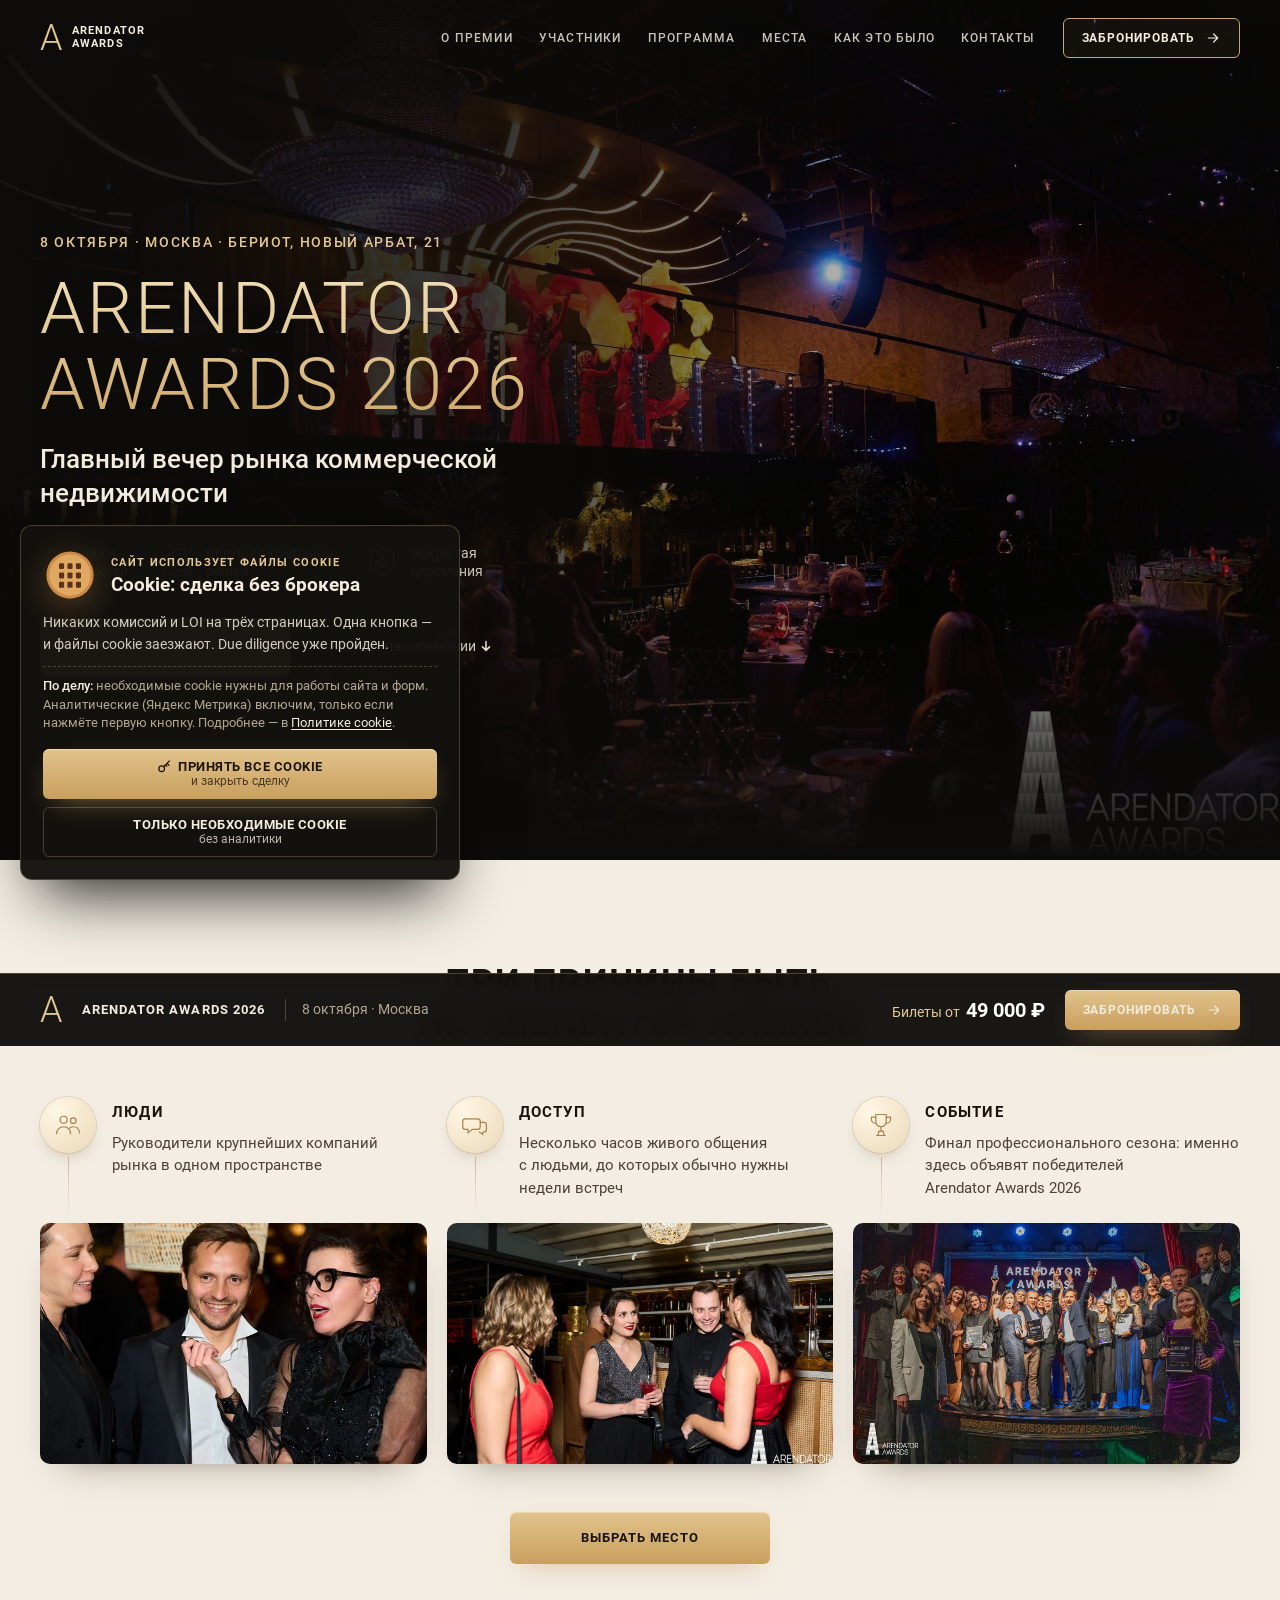
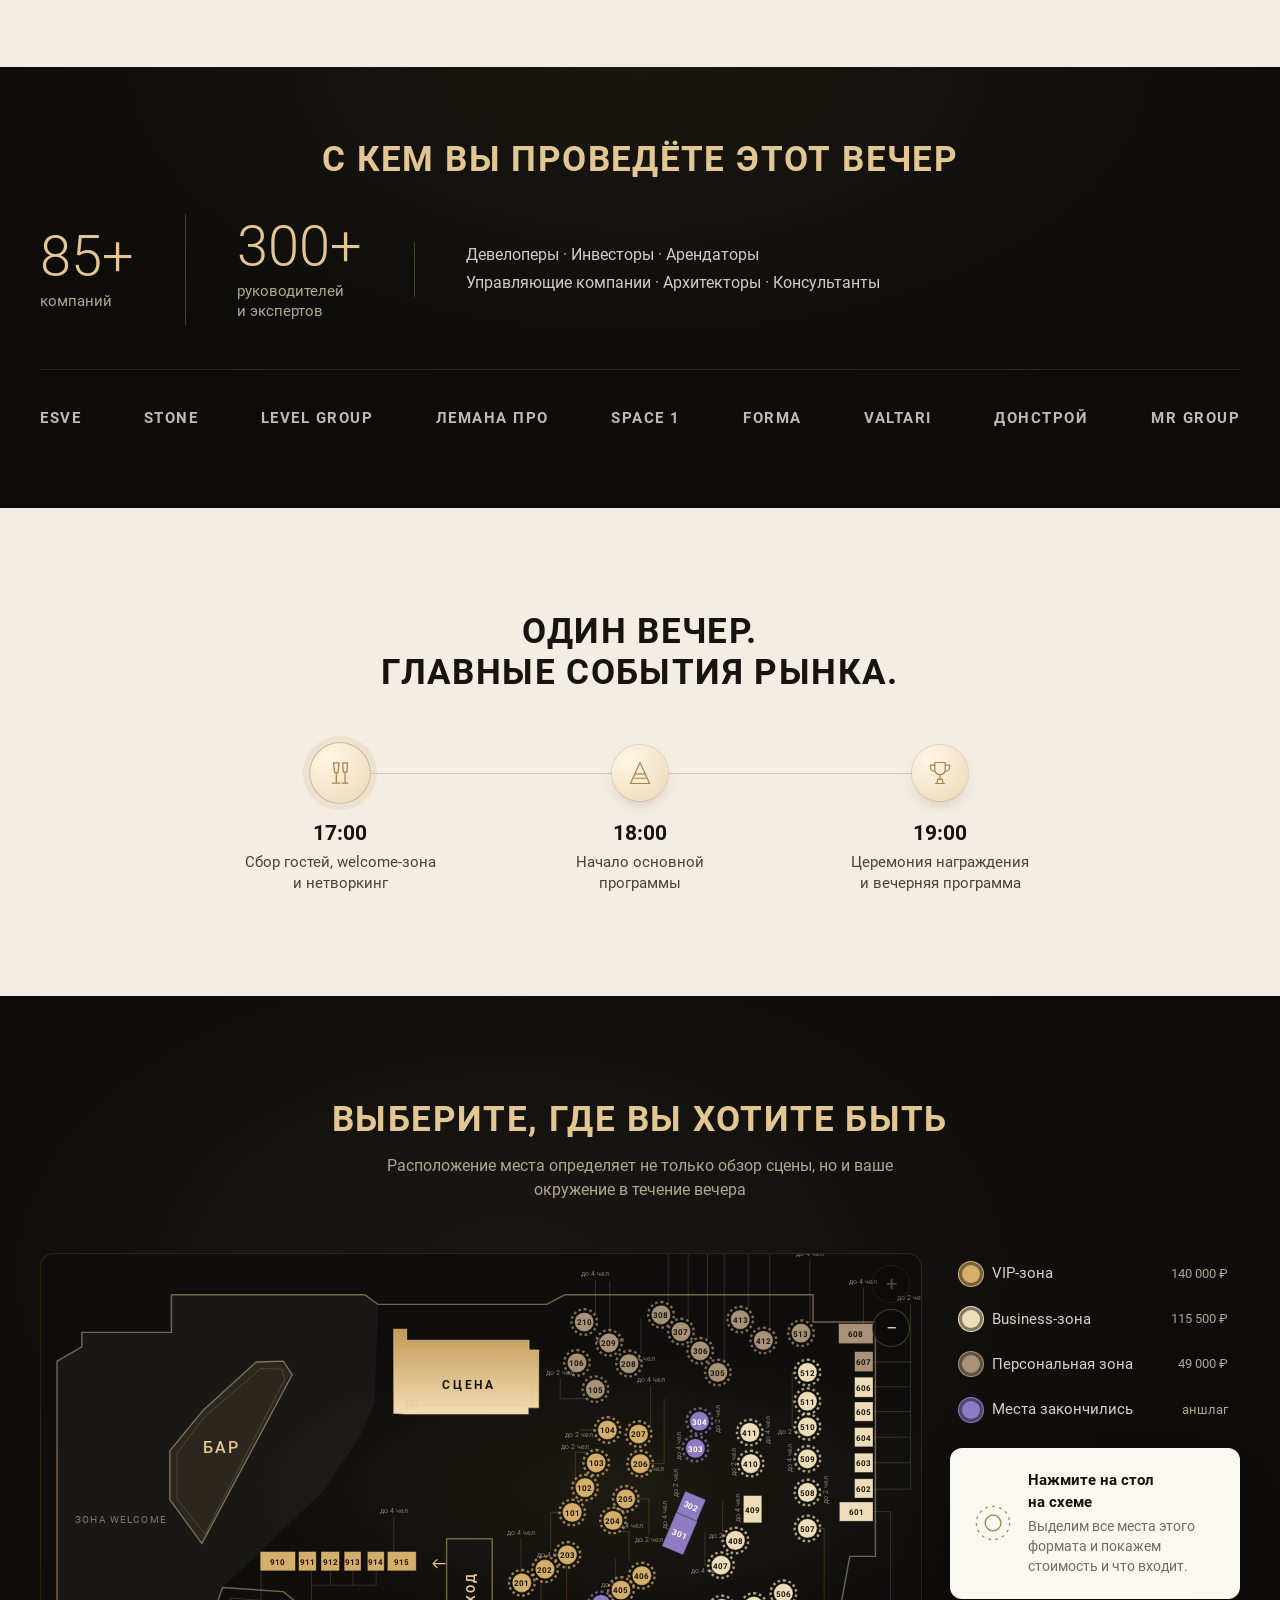
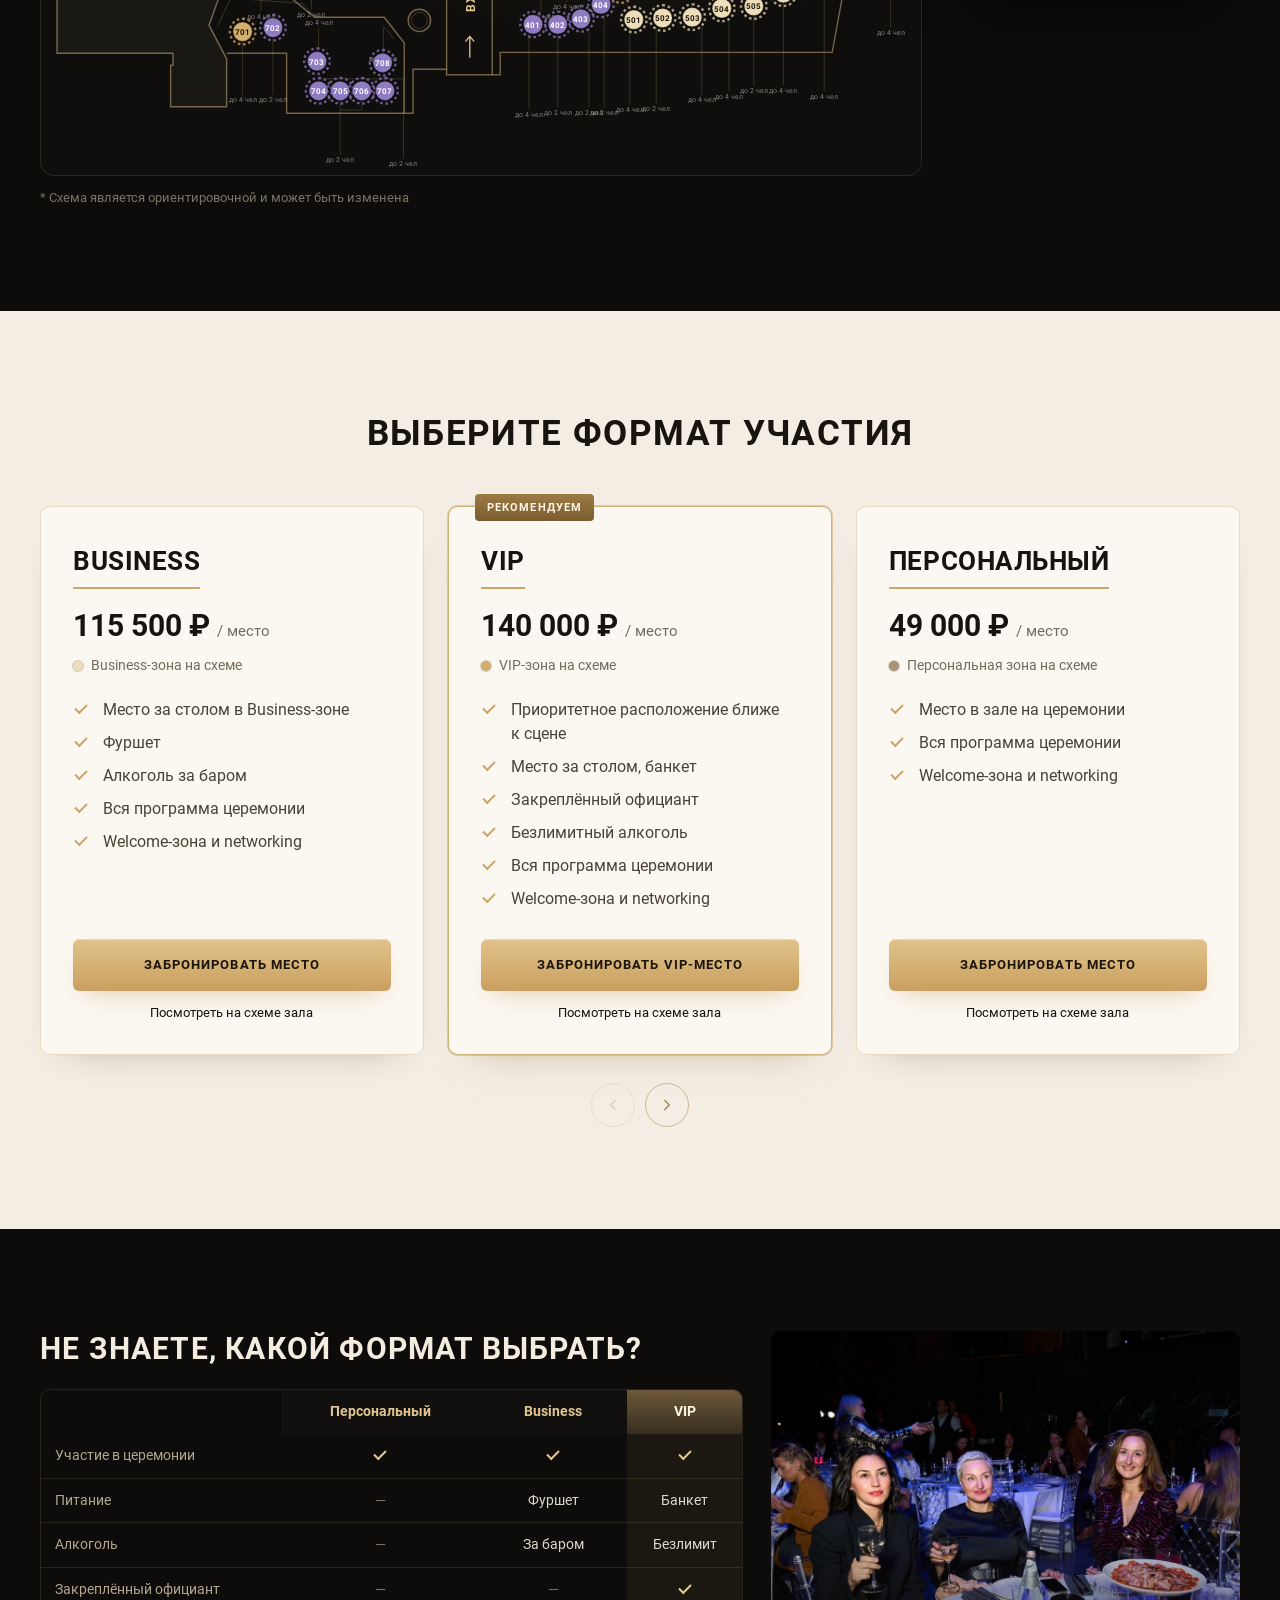
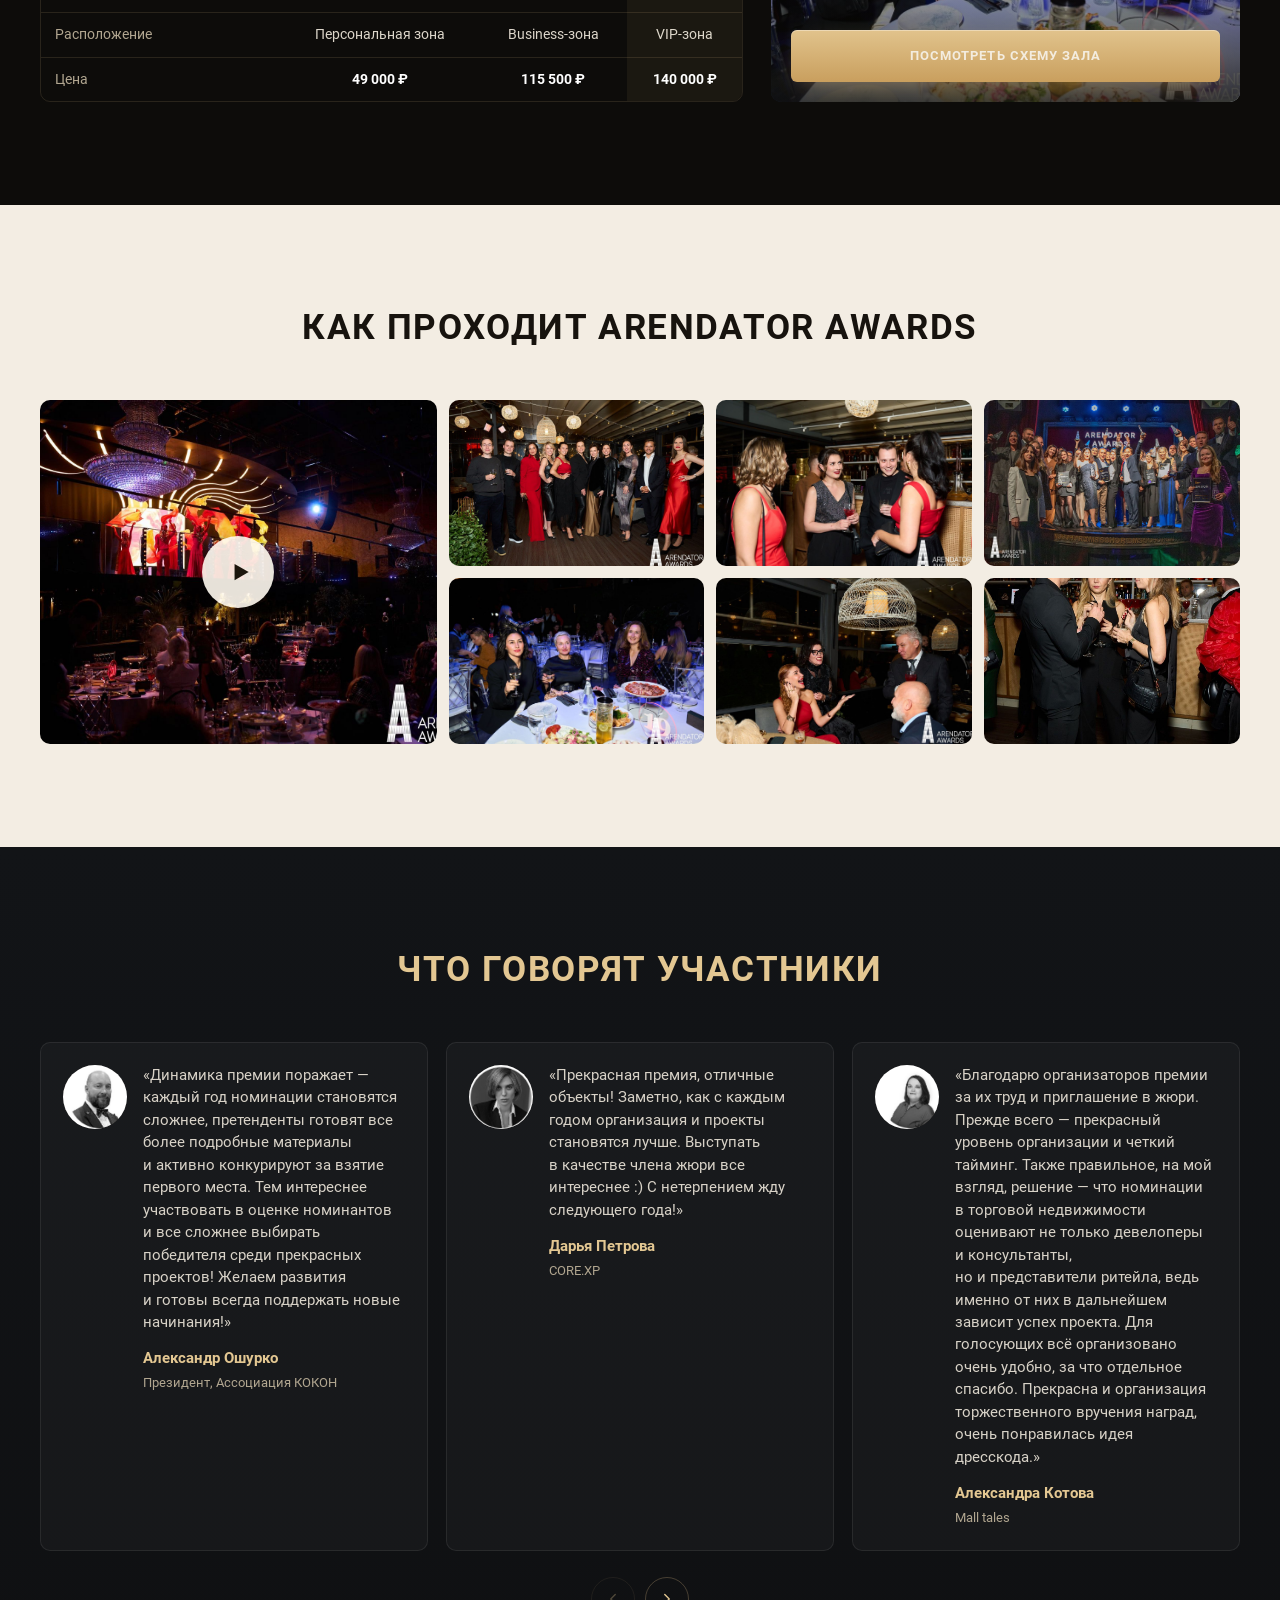
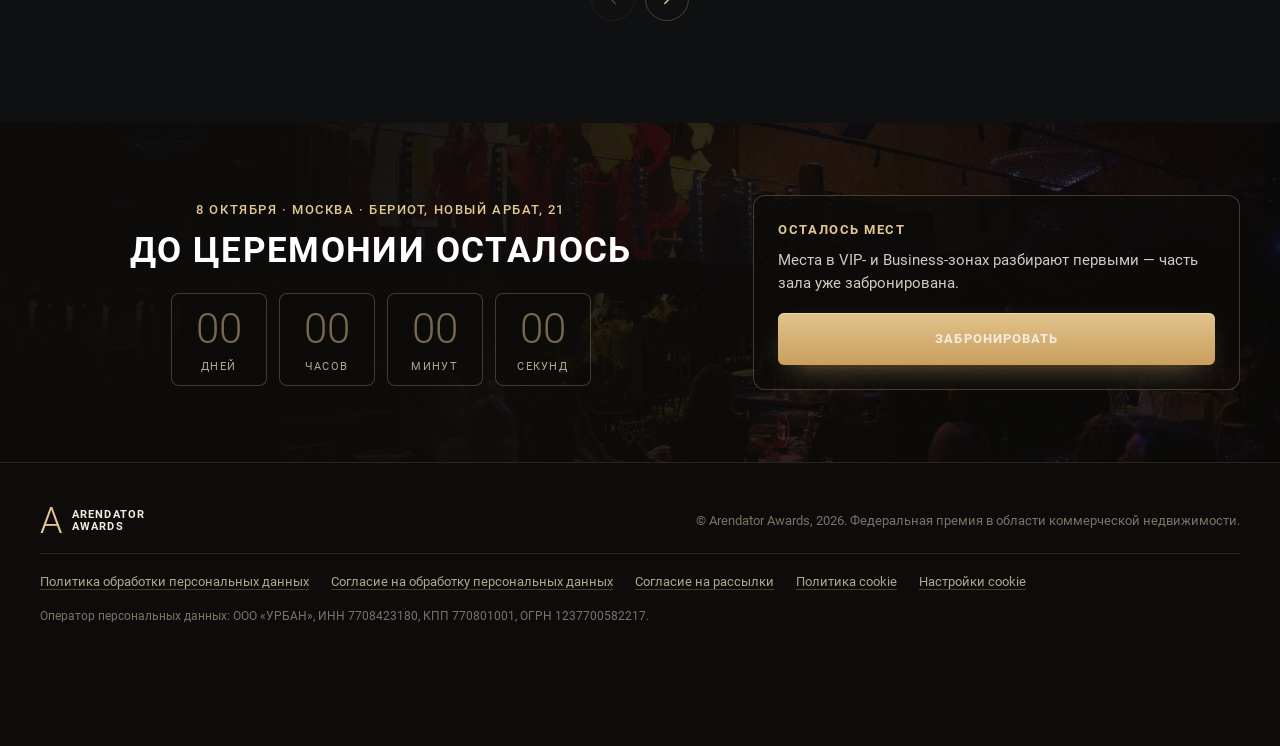
==== commit eeecf161: "Scheme subtitle: keep only the placement sentence Co-Authored-By: Claude Opus 5.5 <noreply@anthropic" ====
--- a/index.html
+++ b/index.html
@@ -238,7 +238,7 @@
   <div class="aa-container">
     <div class="aa-head">
       <h2 class="aa-h2" data-split>Выберите, где вы хотите быть</h2>
-      <p class="aa-sub" data-reveal>Расположение места определяет не&nbsp;только обзор сцены, но&nbsp;и&nbsp;ваше окружение в&nbsp;течение вечера. Нажмите на&nbsp;стол&nbsp;— покажем всю зону, стоимость и&nbsp;что входит.</p>
+      <p class="aa-sub" data-reveal>Расположение места определяет не&nbsp;только обзор сцены, но&nbsp;и&nbsp;ваше окружение в&nbsp;течение вечера</p>
     </div>
 
     <div class="aa-seat" data-reveal>
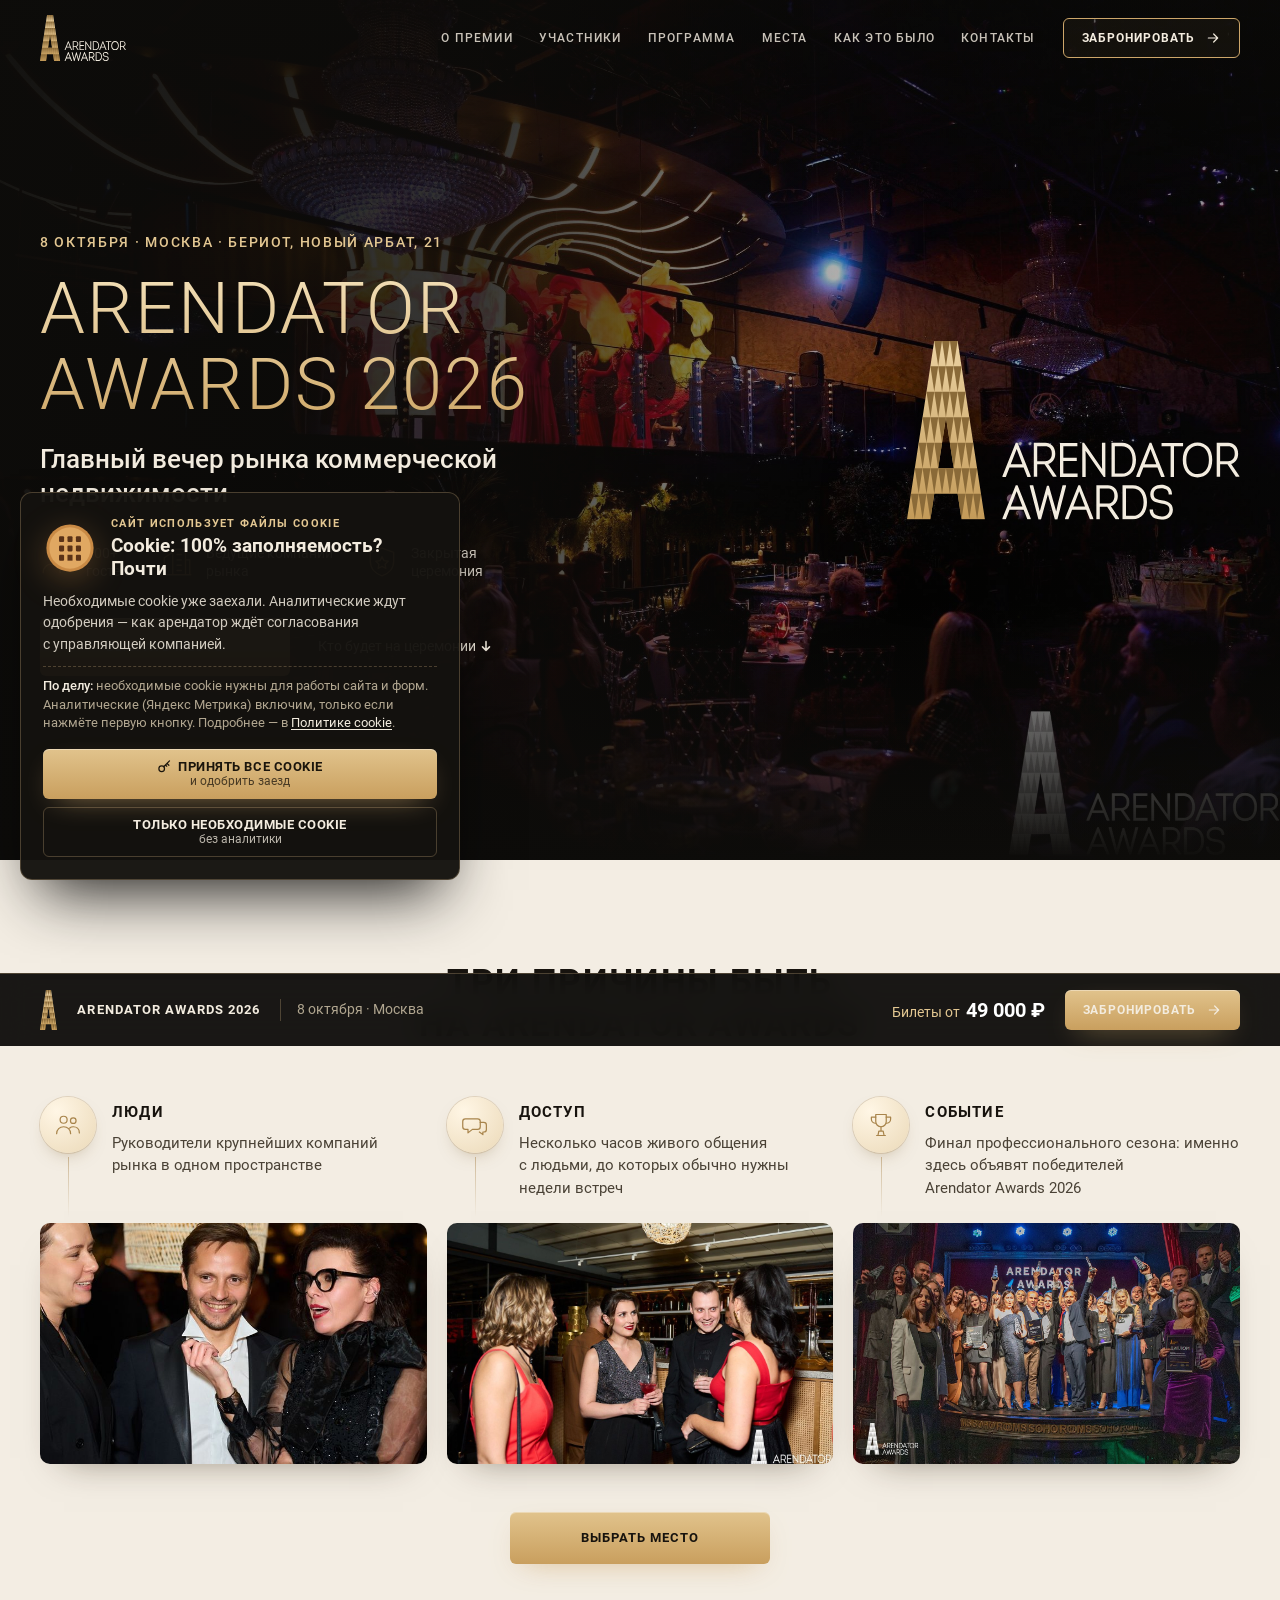
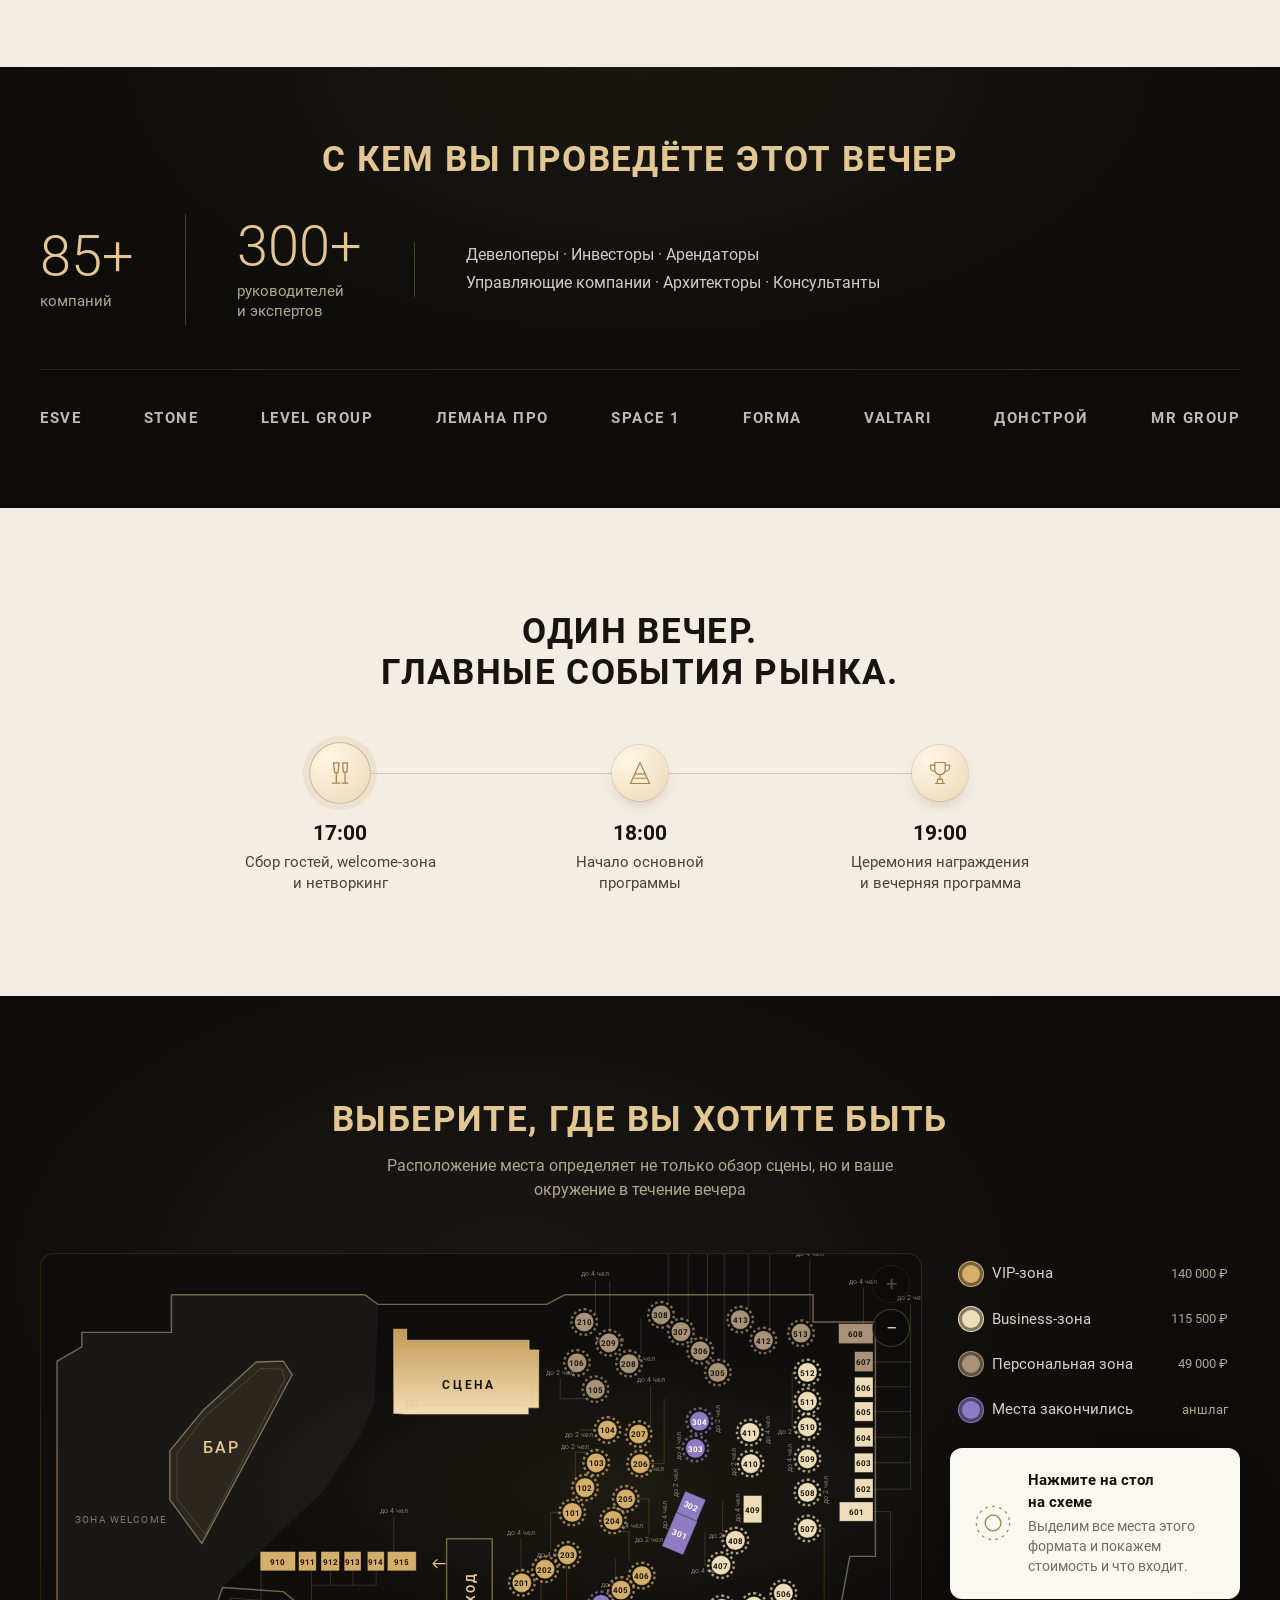
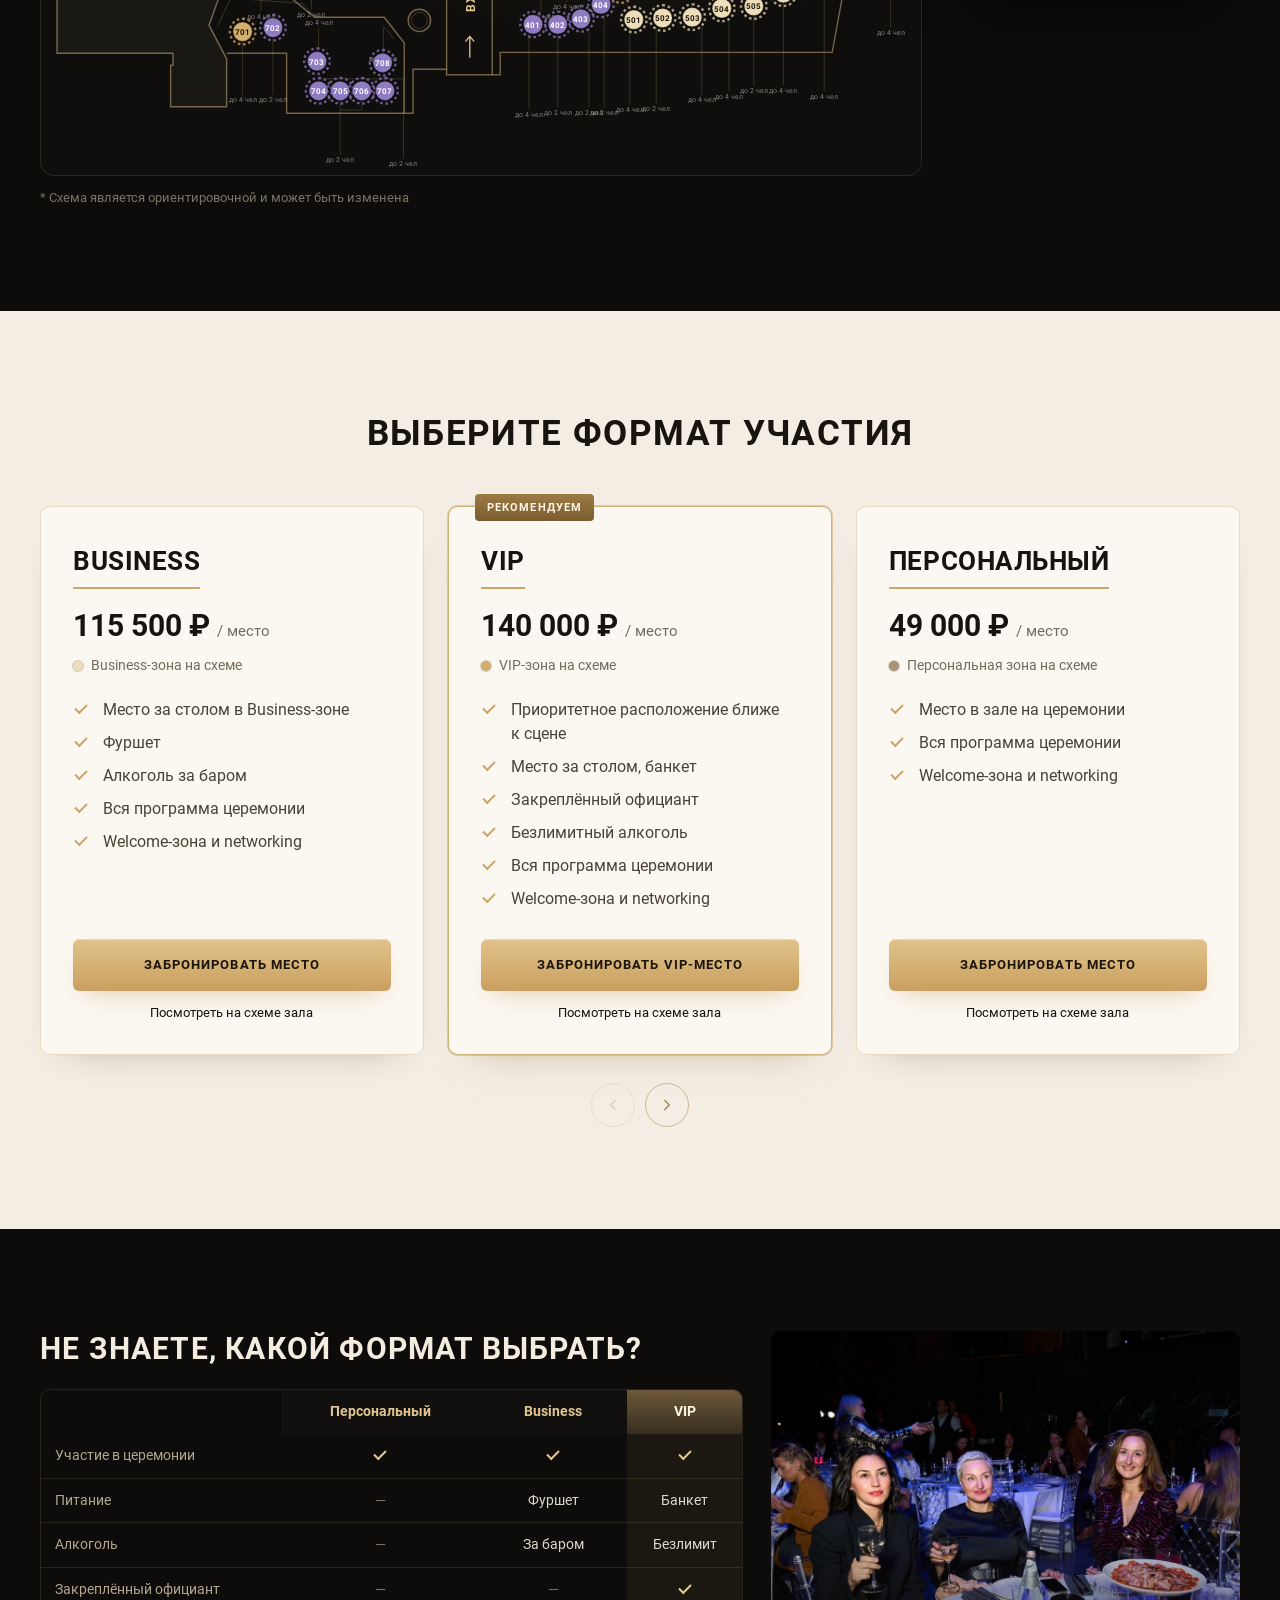
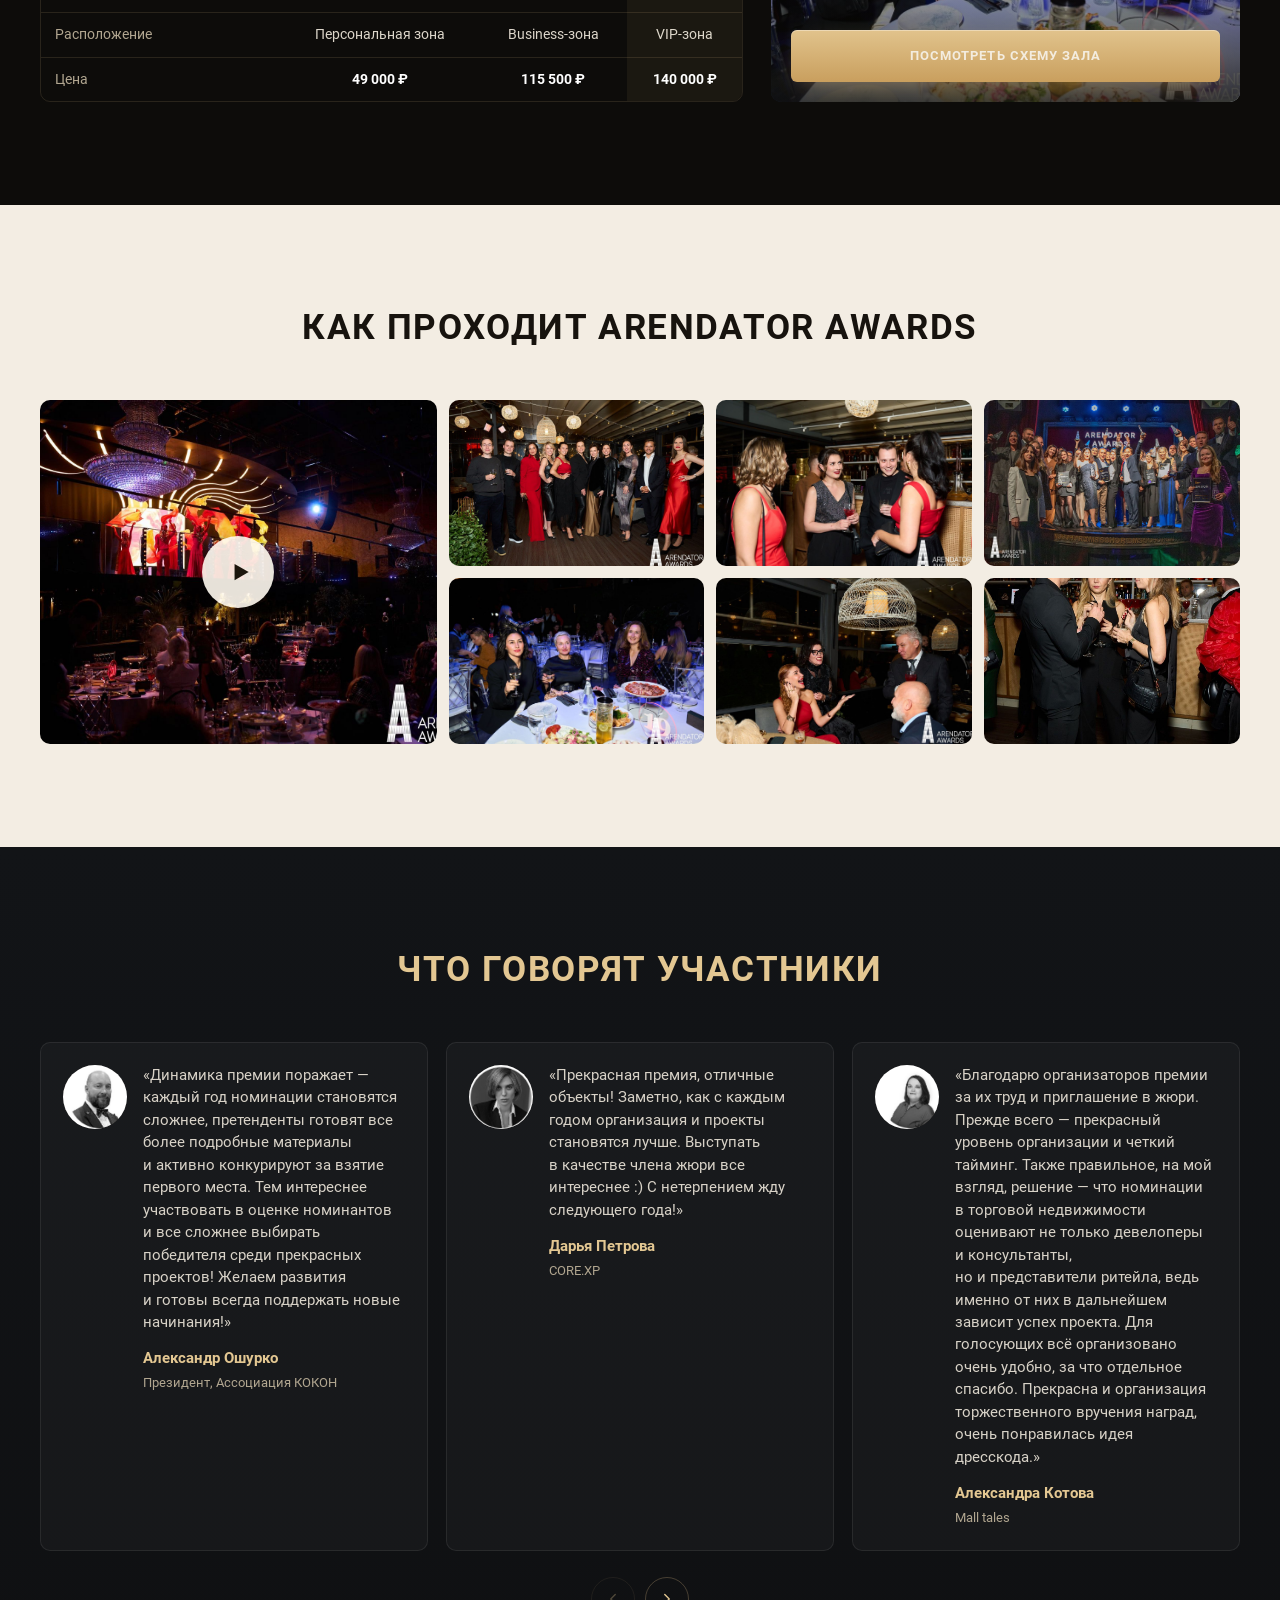
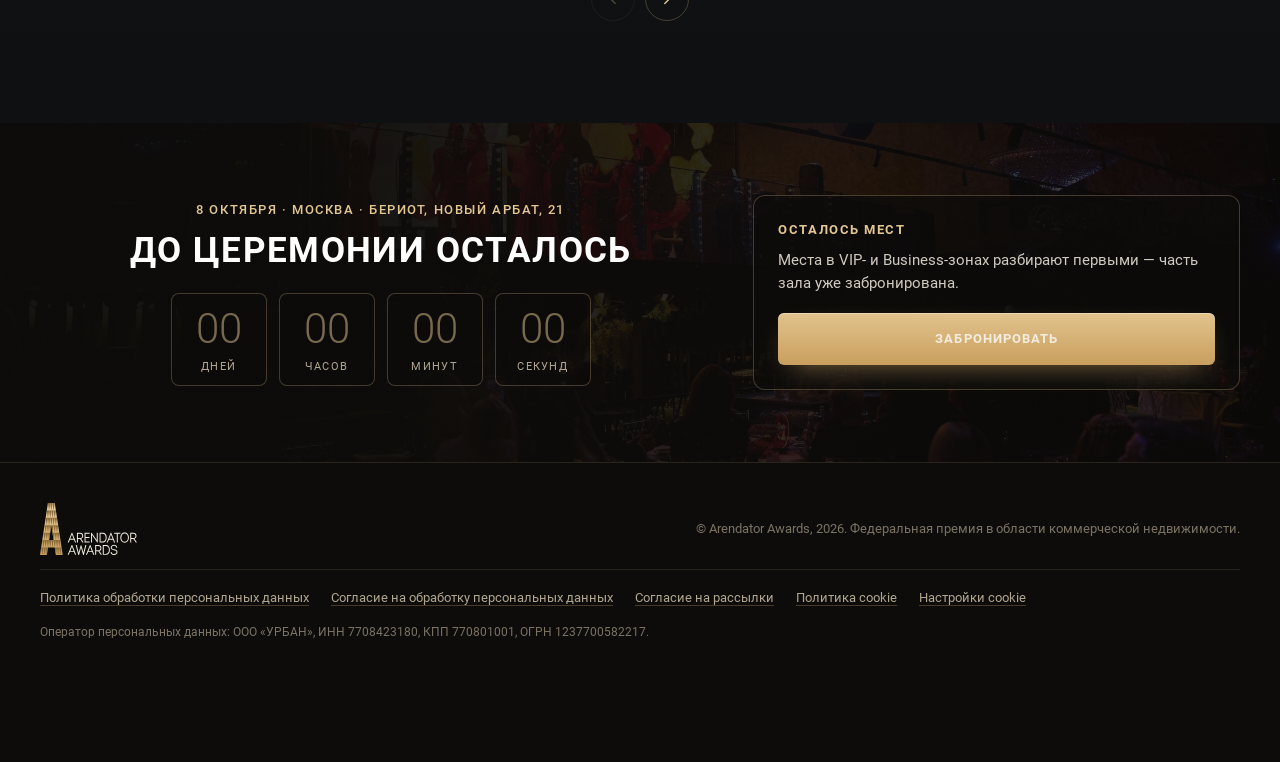
==== commit 0c979894: "Use the award logo on a transparent background - assets/img/logo.svg: customer's logo recoloured for" ====
--- a/index.html
+++ b/index.html
@@ -47,10 +47,7 @@
 <header class="aa-nav" data-nav>
   <div class="aa-nav__inner aa-container">
     <a class="aa-logo-mark" href="https://aawards.ru/" aria-label="Arendator Awards — на главную">
-      <!-- TODO: положить логотип в assets/img/logo.svg (белый/золотой) — текстовый знак скроется сам -->
-      <img src="assets/img/logo.svg" alt="Arendator Awards" onerror="this.remove()">
-      <span class="aa-logo-mark__a" aria-hidden="true">A</span>
-      <span class="aa-logo-mark__t">Arendator<br>Awards</span>
+      <img src="assets/img/logo.svg" alt="Arendator Awards" width="86" height="46">
     </a>
 
     <nav class="aa-nav__menu" data-menu>
@@ -84,6 +81,7 @@
     <img src="assets/img/hero.jpg" alt="Церемония Arendator Awards: сцена и гости в зале" fetchpriority="high">
   </div>
   <div class="aa-hero__veil" aria-hidden="true"></div>
+  <img class="aa-hero__logo" src="assets/img/logo.svg" alt="" aria-hidden="true" width="205" height="110">
 
   <div class="aa-container">
     <div class="aa-hero__content">
@@ -573,8 +571,7 @@
 <footer class="aa-footer">
   <div class="aa-container aa-footer__inner">
     <a class="aa-logo-mark" href="https://aawards.ru/" aria-label="Arendator Awards — на главную">
-      <span class="aa-logo-mark__a" aria-hidden="true">A</span>
-      <span class="aa-logo-mark__t">Arendator<br>Awards</span>
+      <img src="assets/img/logo.svg" alt="Arendator Awards" width="86" height="46" loading="lazy">
     </a>
     <p class="aa-footer__copy">© Arendator Awards, 2026. Федеральная премия в&nbsp;области коммерческой недвижимости.</p>
     <nav class="aa-footer__docs" aria-label="Документы">
@@ -716,7 +713,7 @@
 <!-- Закреплённая панель внизу: появляется после первого экрана -->
 <div class="aa-sticky" data-sticky>
   <div class="aa-container aa-sticky__inner">
-    <span class="aa-logo-mark" aria-hidden="true"><span class="aa-logo-mark__a">A</span></span>
+    <span class="aa-logo-mark aa-logo-mark--a" aria-hidden="true"><img src="assets/img/logo-mark.svg" alt="" width="18" height="40"></span>
     <span class="aa-sticky__name">Arendator Awards 2026</span>
     <span class="aa-sticky__meta">8 октября · Москва</span>
     <span class="aa-sticky__price">Билеты от<b data-price="personal">49 000 ₽</b></span>
--- a/assets/css/style.css
+++ b/assets/css/style.css
@@ -755,3 +755,17 @@
 /* подсветка карточки формата, к которой привела ссылка заказа */
 .aa-plan-card.is-flash { animation: planFlash 1.6s var(--ease); }
 @keyframes planFlash { 0%, 100% { box-shadow: 0 18px 36px -30px rgba(60, 40, 10, .45); } 30% { box-shadow: 0 0 0 3px rgba(205, 166, 106, .75), 0 24px 50px -28px rgba(120, 80, 20, .6); } }
+
+/* ---------- логотип премии (assets/img/logo.svg — версия для тёмного фона) ---------- */
+.aa-logo-mark img { height: 46px; width: auto; }
+.aa-footer .aa-logo-mark img { height: 52px; }
+.aa-doc-top .aa-logo-mark img { height: 42px; }
+.aa-logo-mark--a img { height: 40px; }
+.aa-hero__logo {
+  position: absolute; z-index: 0; right: max(var(--gutter), calc((100vw - var(--container)) / 2)); top: 50%;
+  width: clamp(260px, 26vw, 400px); height: auto; transform: translateY(-50%);
+  filter: drop-shadow(0 20px 40px rgba(0, 0, 0, .55)); opacity: 0; animation: heroLogo 1.6s var(--ease) .4s forwards; pointer-events: none;
+}
+@keyframes heroLogo { from { opacity: 0; transform: translateY(calc(-50% + 16px)); } to { opacity: 1; transform: translateY(-50%); } }
+@media (max-width: 1100px) { .aa-hero__logo { display: none; } }
+@media (max-width: 720px) { .aa-logo-mark img { height: 38px; } }
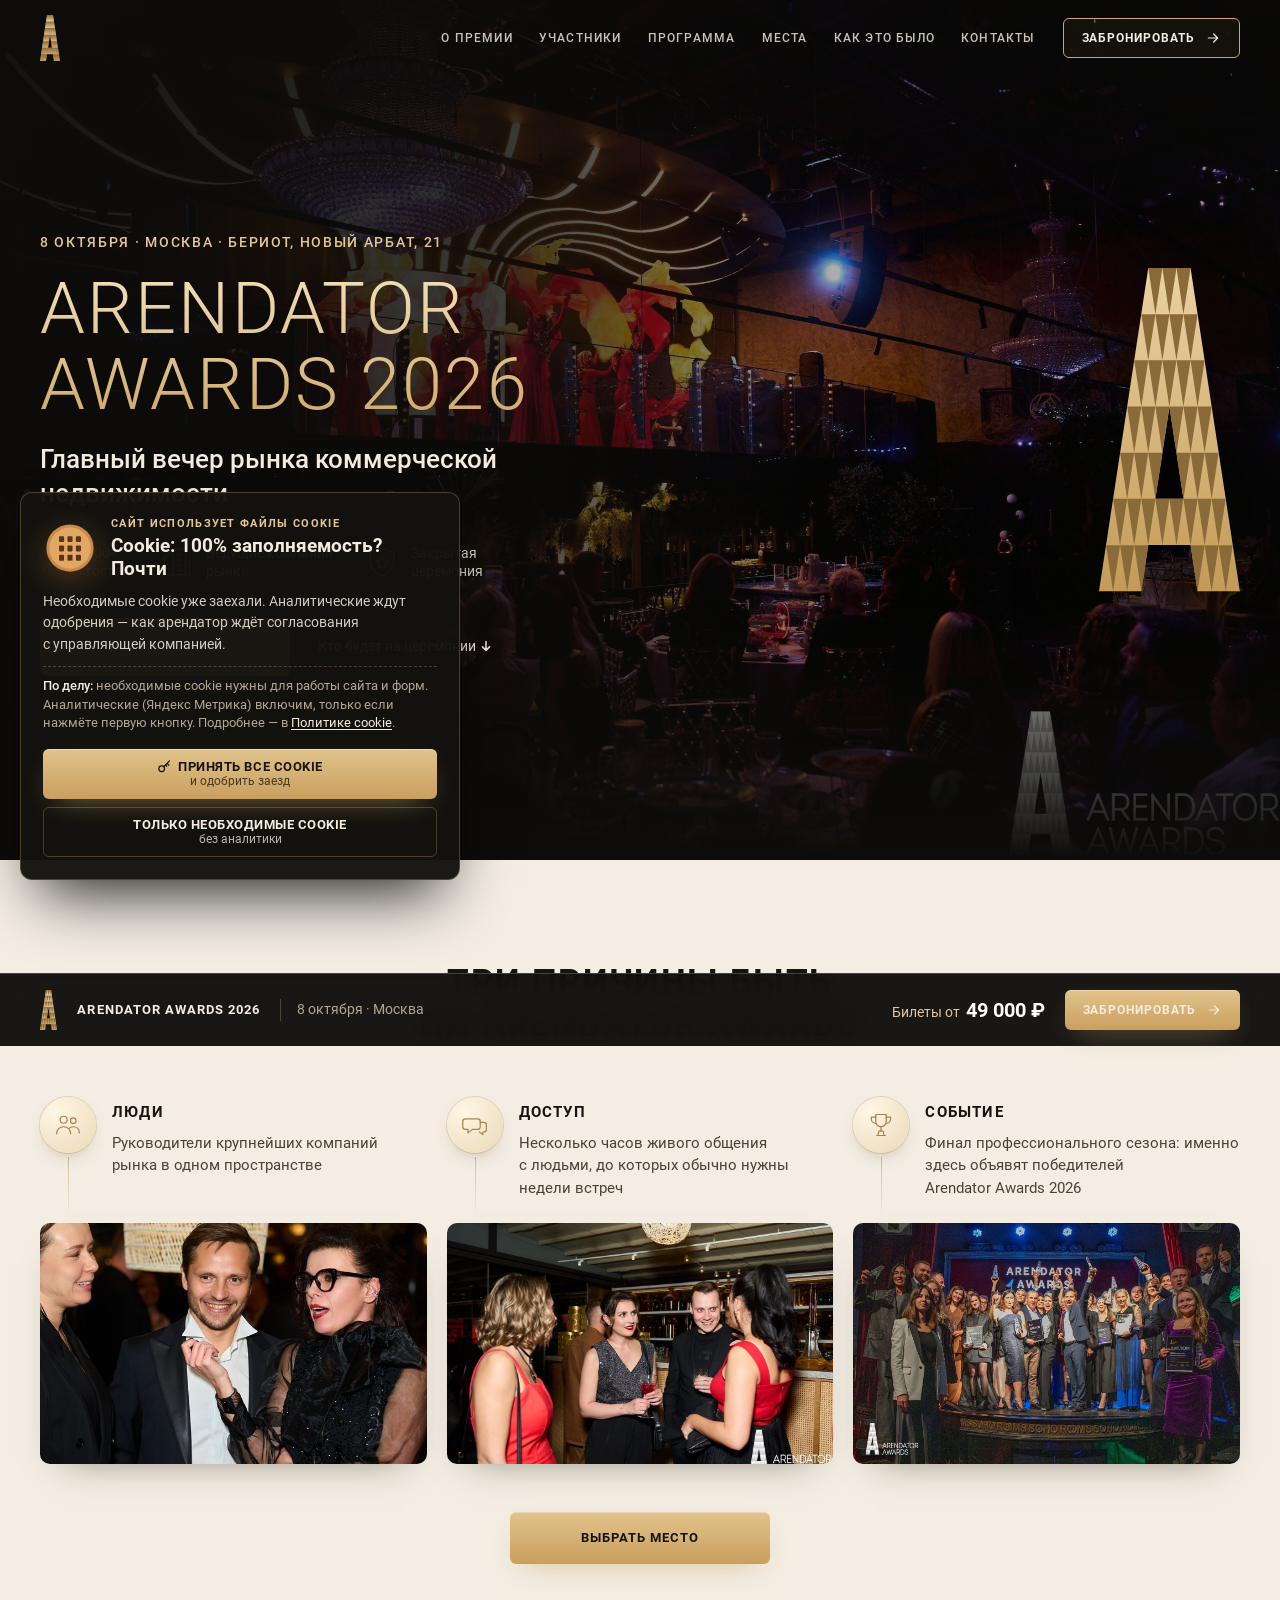
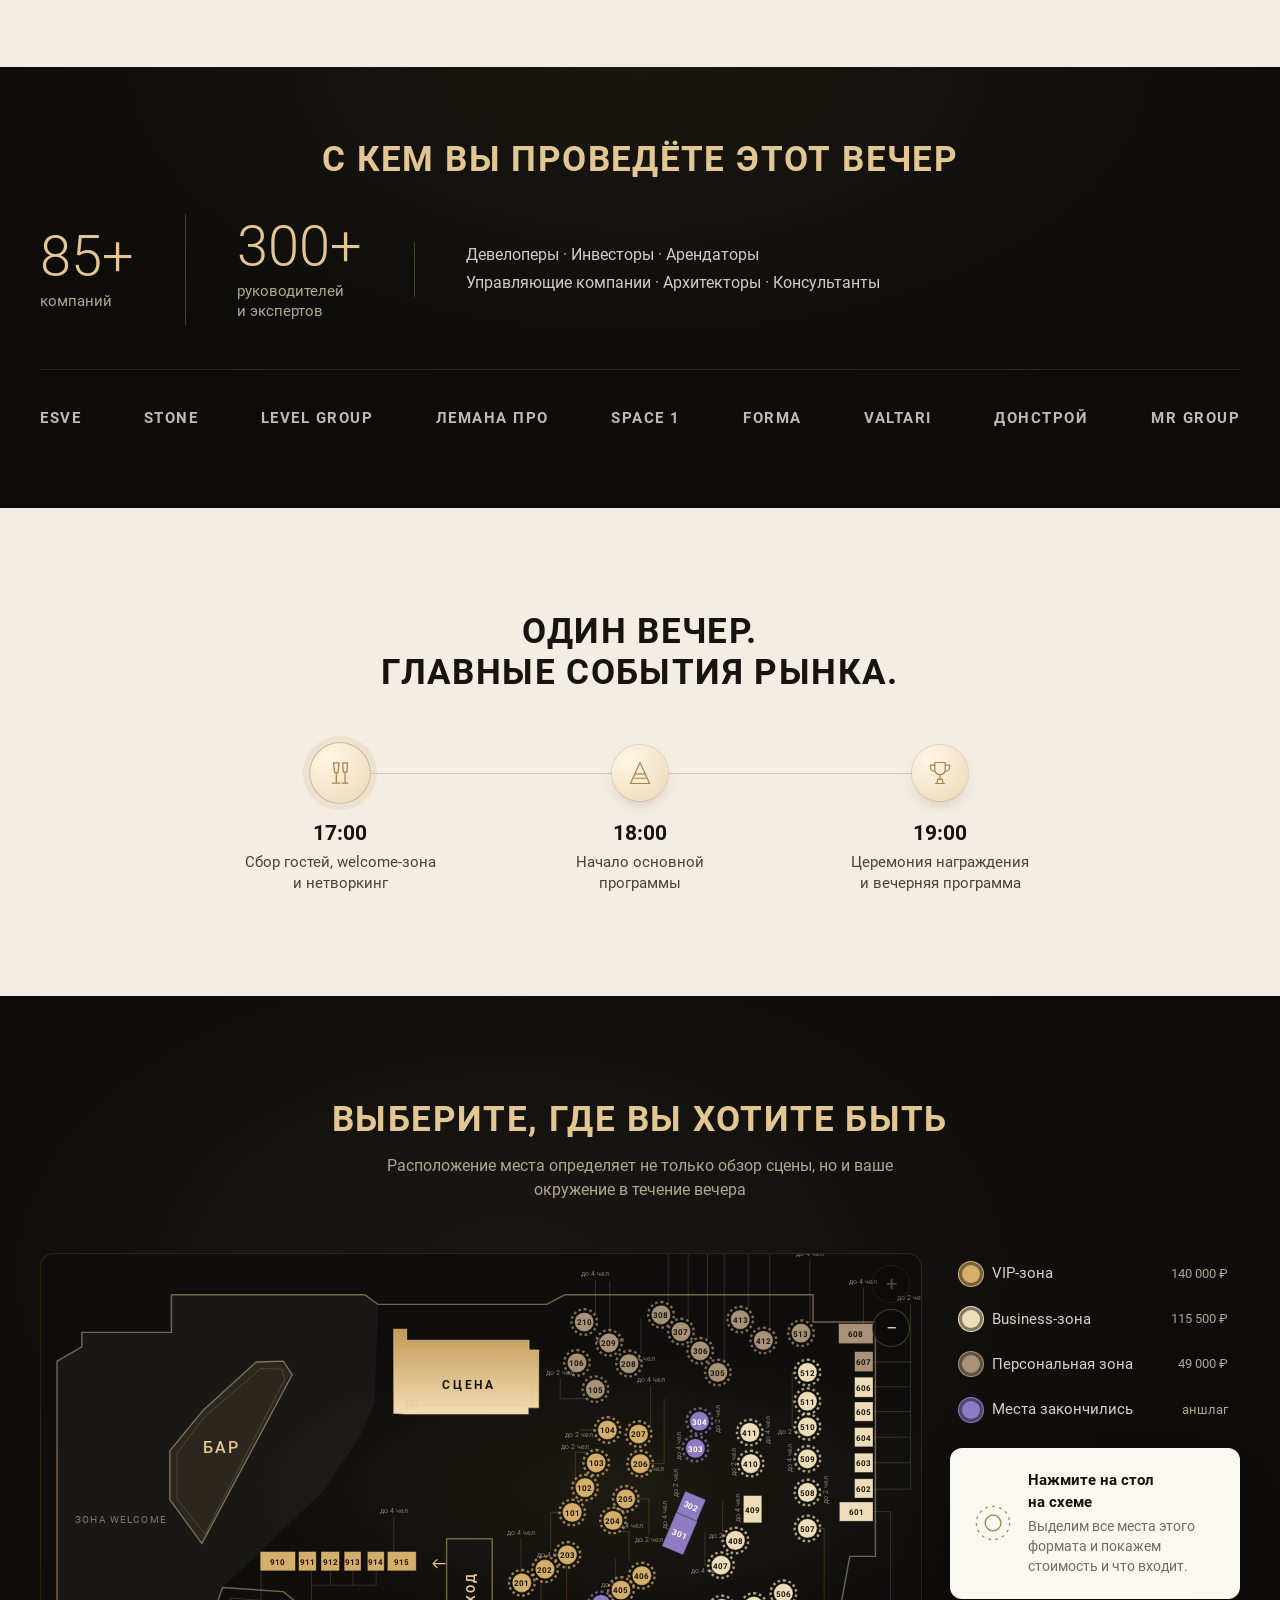
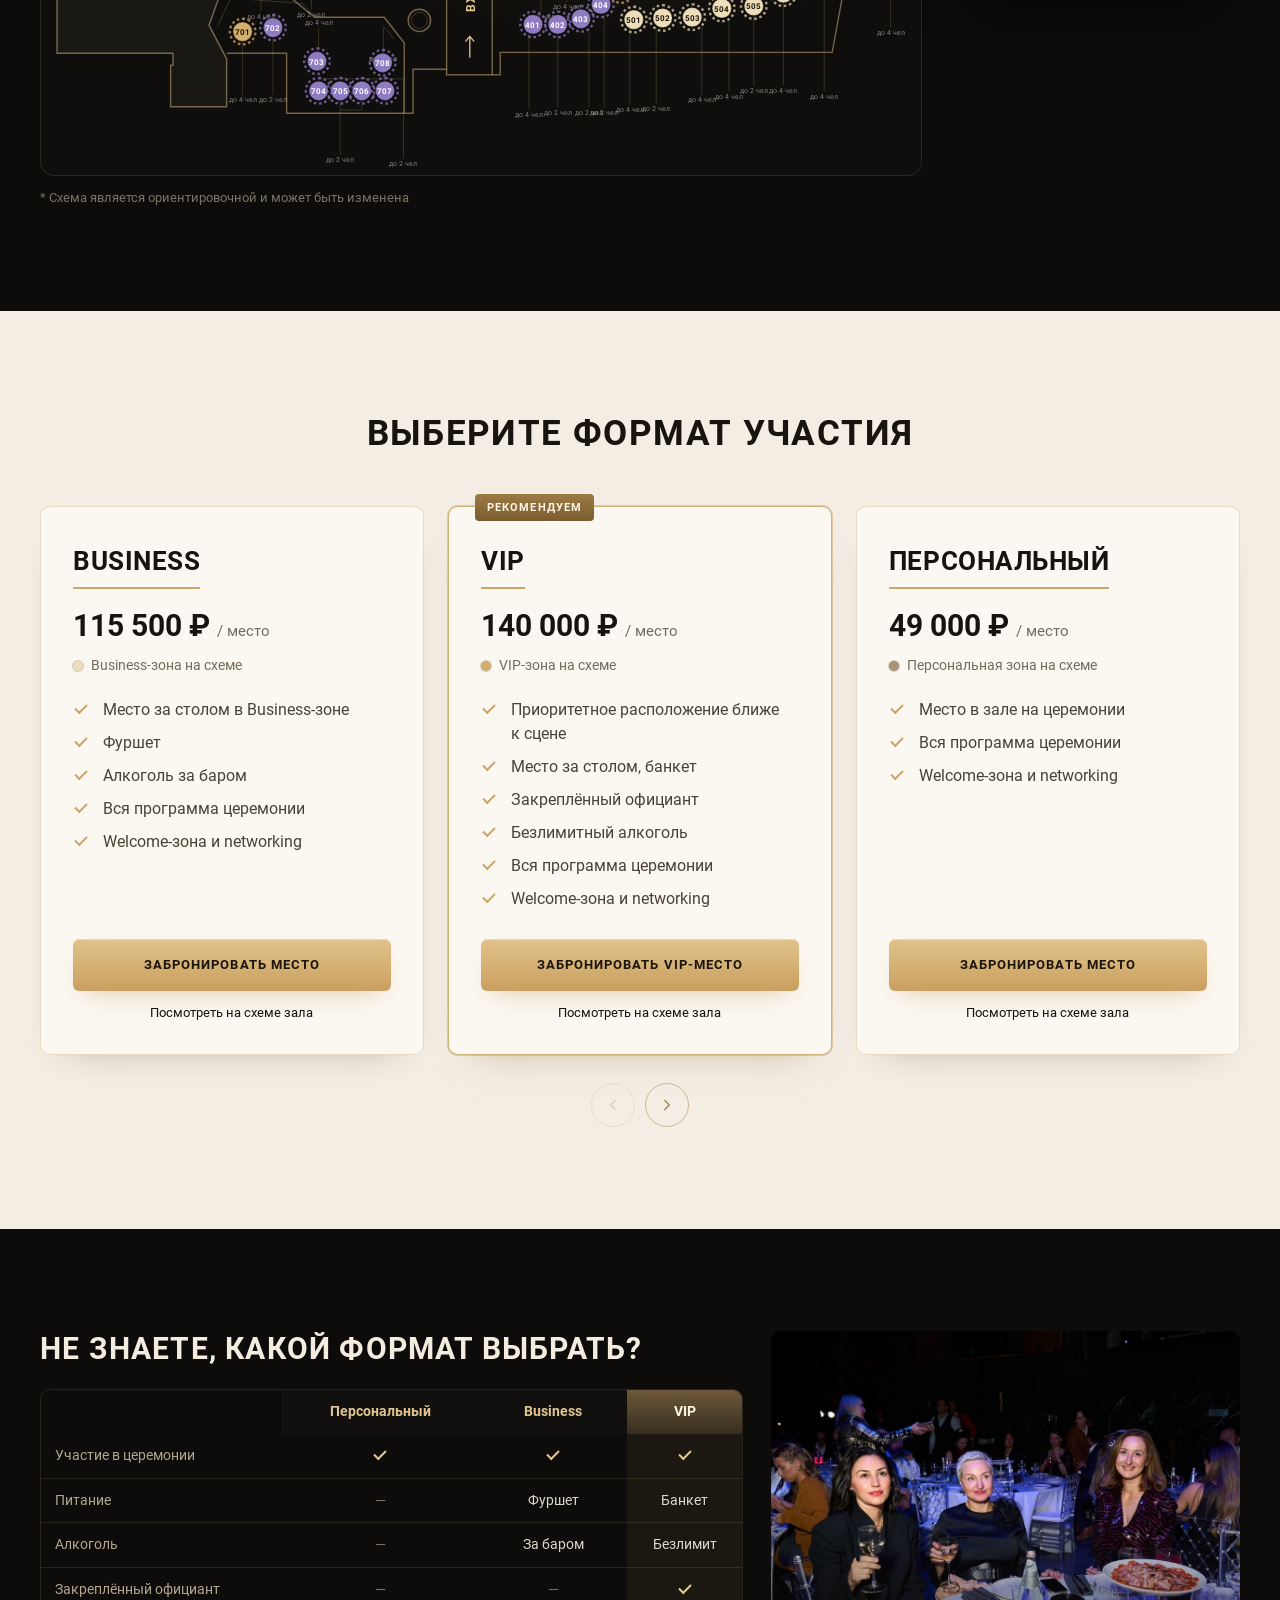
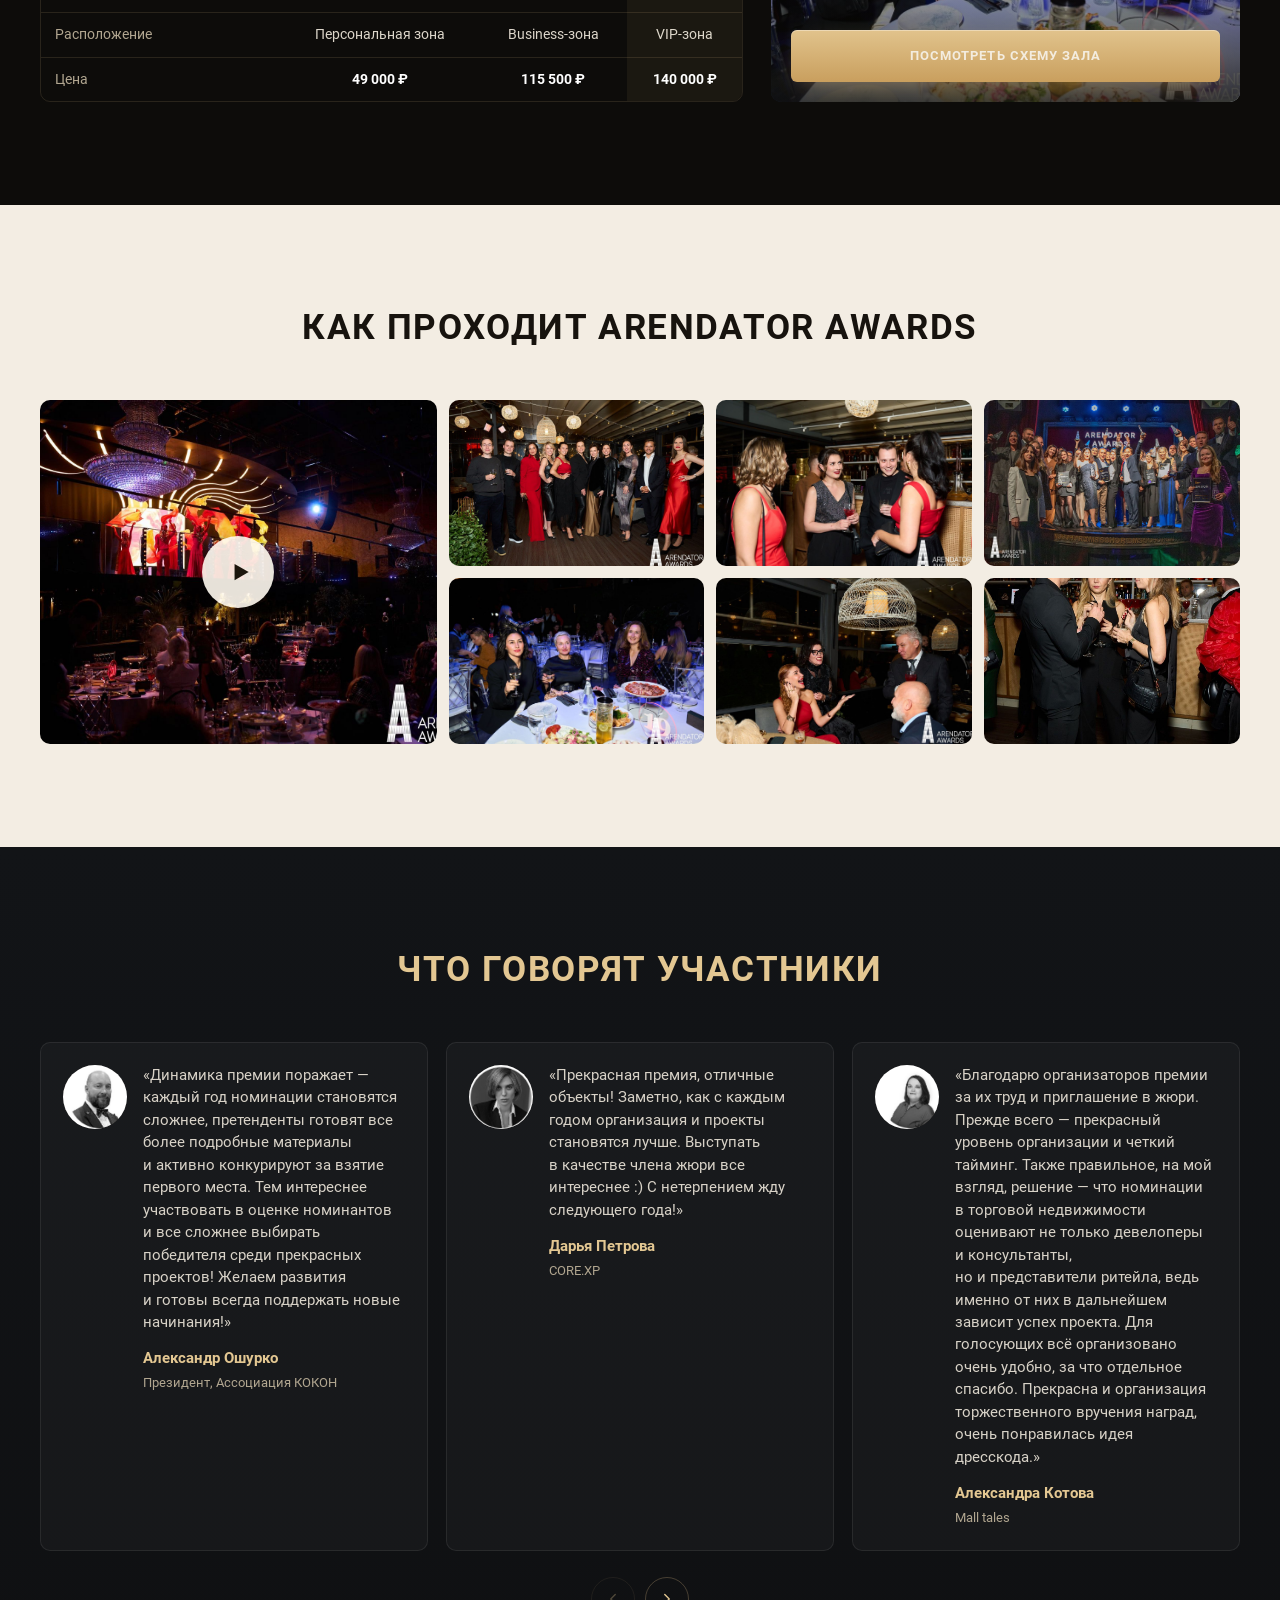
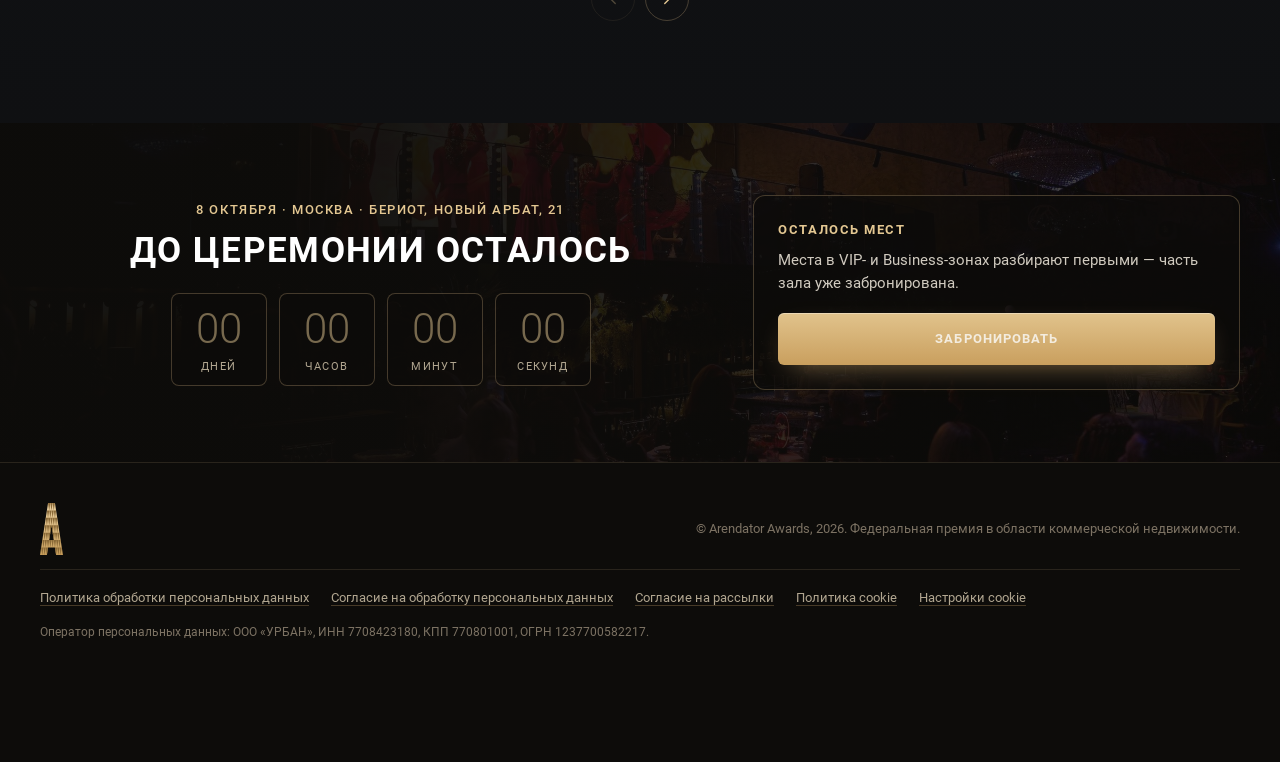
==== commit bcef197d: "Use only the "A" mark of the logo across the site Co-Authored-By: Claude Opus 5.5 <noreply@anthropic" ====
--- a/index.html
+++ b/index.html
@@ -47,7 +47,7 @@
 <header class="aa-nav" data-nav>
   <div class="aa-nav__inner aa-container">
     <a class="aa-logo-mark" href="https://aawards.ru/" aria-label="Arendator Awards — на главную">
-      <img src="assets/img/logo.svg" alt="Arendator Awards" width="86" height="46">
+      <img src="assets/img/logo-mark.svg" alt="Arendator Awards" width="20" height="46">
     </a>
 
     <nav class="aa-nav__menu" data-menu>
@@ -81,7 +81,7 @@
     <img src="assets/img/hero.jpg" alt="Церемония Arendator Awards: сцена и гости в зале" fetchpriority="high">
   </div>
   <div class="aa-hero__veil" aria-hidden="true"></div>
-  <img class="aa-hero__logo" src="assets/img/logo.svg" alt="" aria-hidden="true" width="205" height="110">
+  <img class="aa-hero__logo" src="assets/img/logo-mark.svg" alt="" aria-hidden="true" width="48" height="110">
 
   <div class="aa-container">
     <div class="aa-hero__content">
@@ -571,7 +571,7 @@
 <footer class="aa-footer">
   <div class="aa-container aa-footer__inner">
     <a class="aa-logo-mark" href="https://aawards.ru/" aria-label="Arendator Awards — на главную">
-      <img src="assets/img/logo.svg" alt="Arendator Awards" width="86" height="46" loading="lazy">
+      <img src="assets/img/logo-mark.svg" alt="Arendator Awards" width="23" height="52" loading="lazy">
     </a>
     <p class="aa-footer__copy">© Arendator Awards, 2026. Федеральная премия в&nbsp;области коммерческой недвижимости.</p>
     <nav class="aa-footer__docs" aria-label="Документы">
--- a/assets/css/style.css
+++ b/assets/css/style.css
@@ -756,14 +756,14 @@
 .aa-plan-card.is-flash { animation: planFlash 1.6s var(--ease); }
 @keyframes planFlash { 0%, 100% { box-shadow: 0 18px 36px -30px rgba(60, 40, 10, .45); } 30% { box-shadow: 0 0 0 3px rgba(205, 166, 106, .75), 0 24px 50px -28px rgba(120, 80, 20, .6); } }
 
-/* ---------- логотип премии (assets/img/logo.svg — версия для тёмного фона) ---------- */
+/* ---------- логотип премии: только знак «A» (assets/img/logo-mark.svg — версия для тёмного фона) ---------- */
 .aa-logo-mark img { height: 46px; width: auto; }
 .aa-footer .aa-logo-mark img { height: 52px; }
 .aa-doc-top .aa-logo-mark img { height: 42px; }
 .aa-logo-mark--a img { height: 40px; }
 .aa-hero__logo {
   position: absolute; z-index: 0; right: max(var(--gutter), calc((100vw - var(--container)) / 2)); top: 50%;
-  width: clamp(260px, 26vw, 400px); height: auto; transform: translateY(-50%);
+  width: auto; height: clamp(240px, 36vh, 340px); transform: translateY(-50%);
   filter: drop-shadow(0 20px 40px rgba(0, 0, 0, .55)); opacity: 0; animation: heroLogo 1.6s var(--ease) .4s forwards; pointer-events: none;
 }
 @keyframes heroLogo { from { opacity: 0; transform: translateY(calc(-50% + 16px)); } to { opacity: 1; transform: translateY(-50%); } }
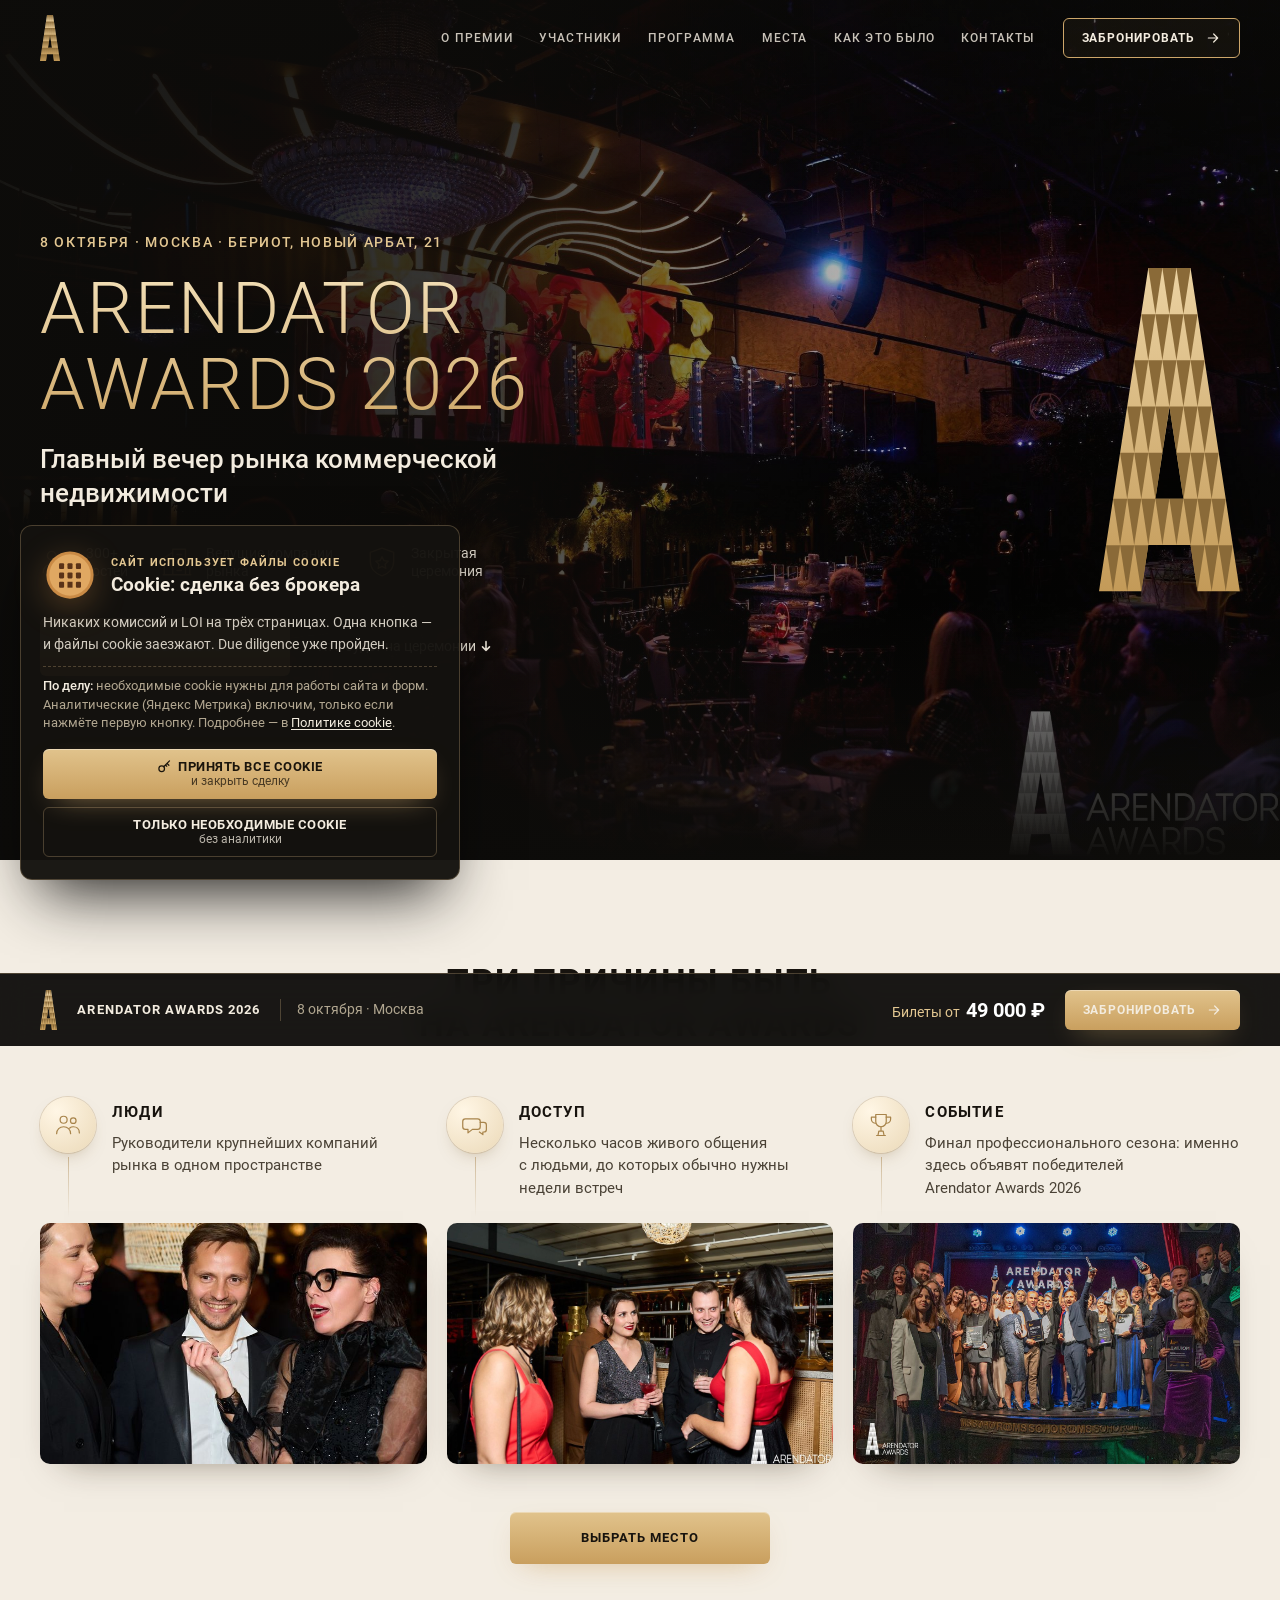
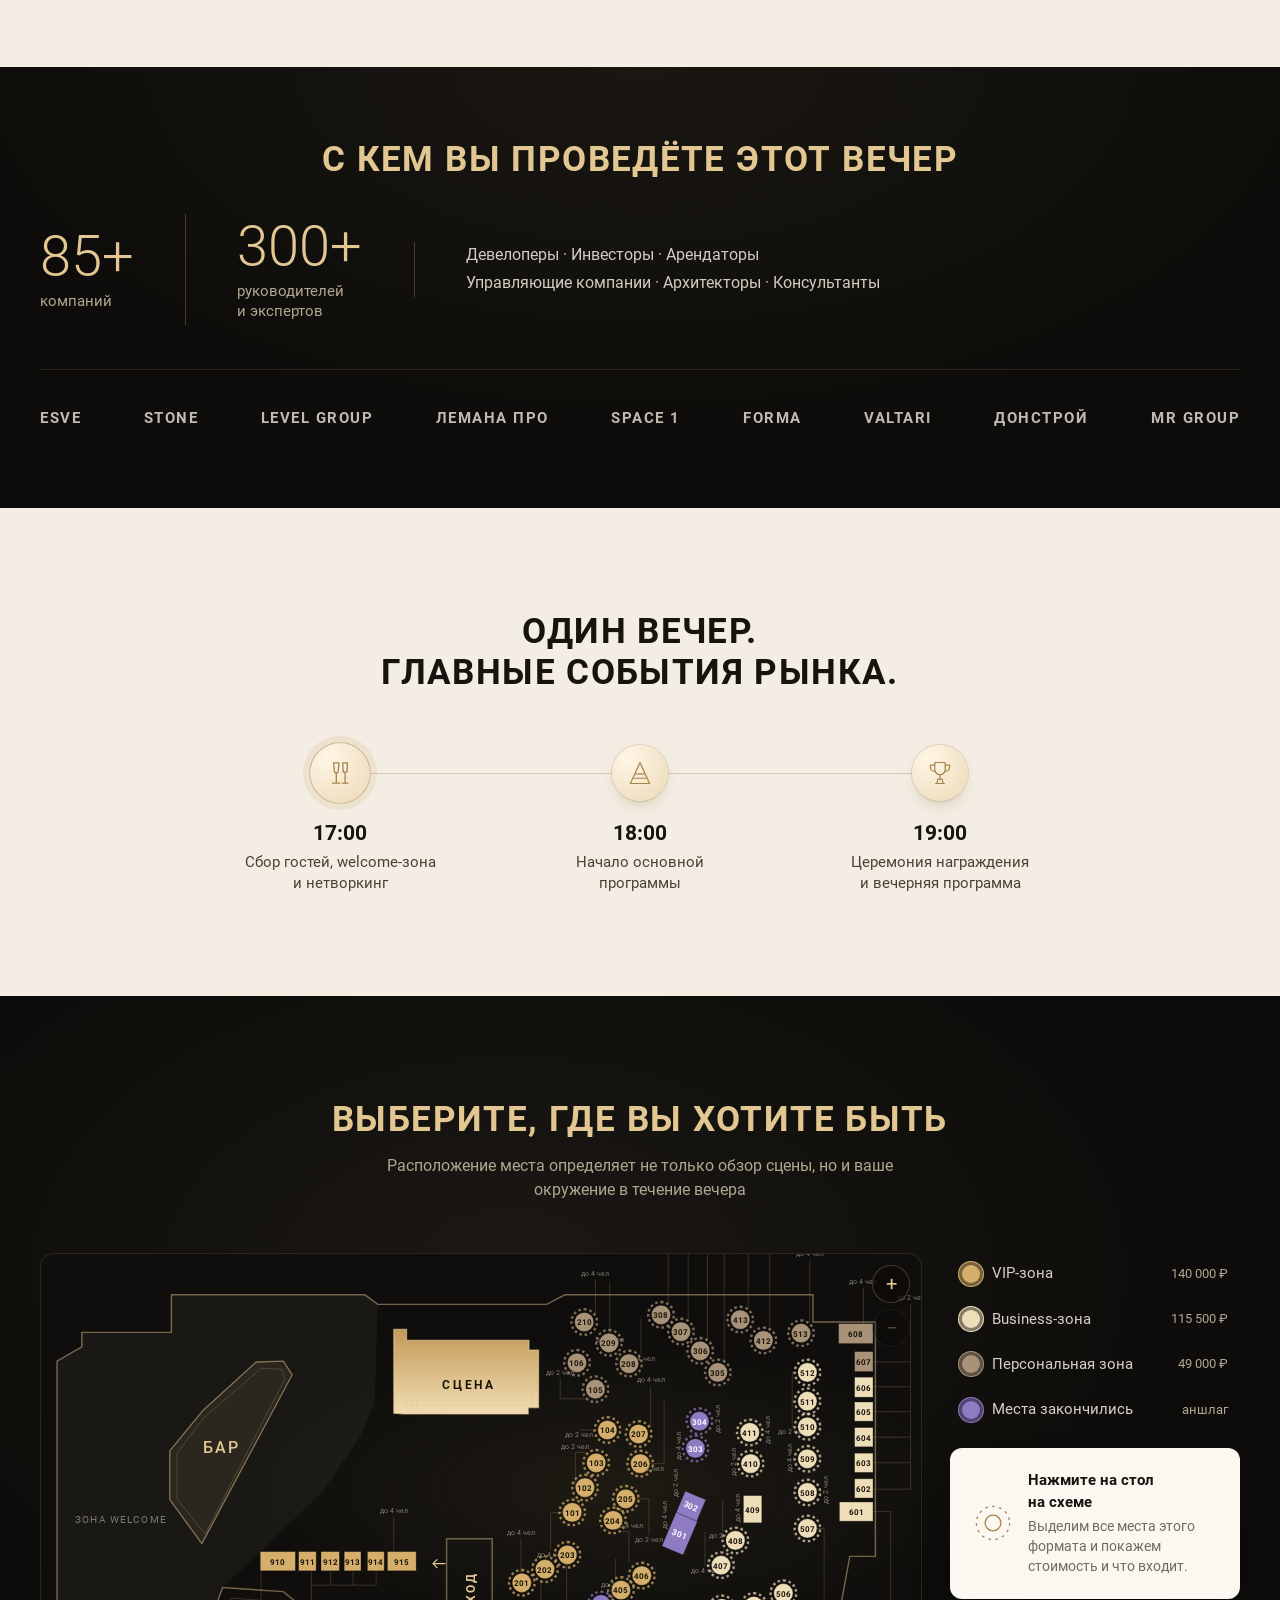
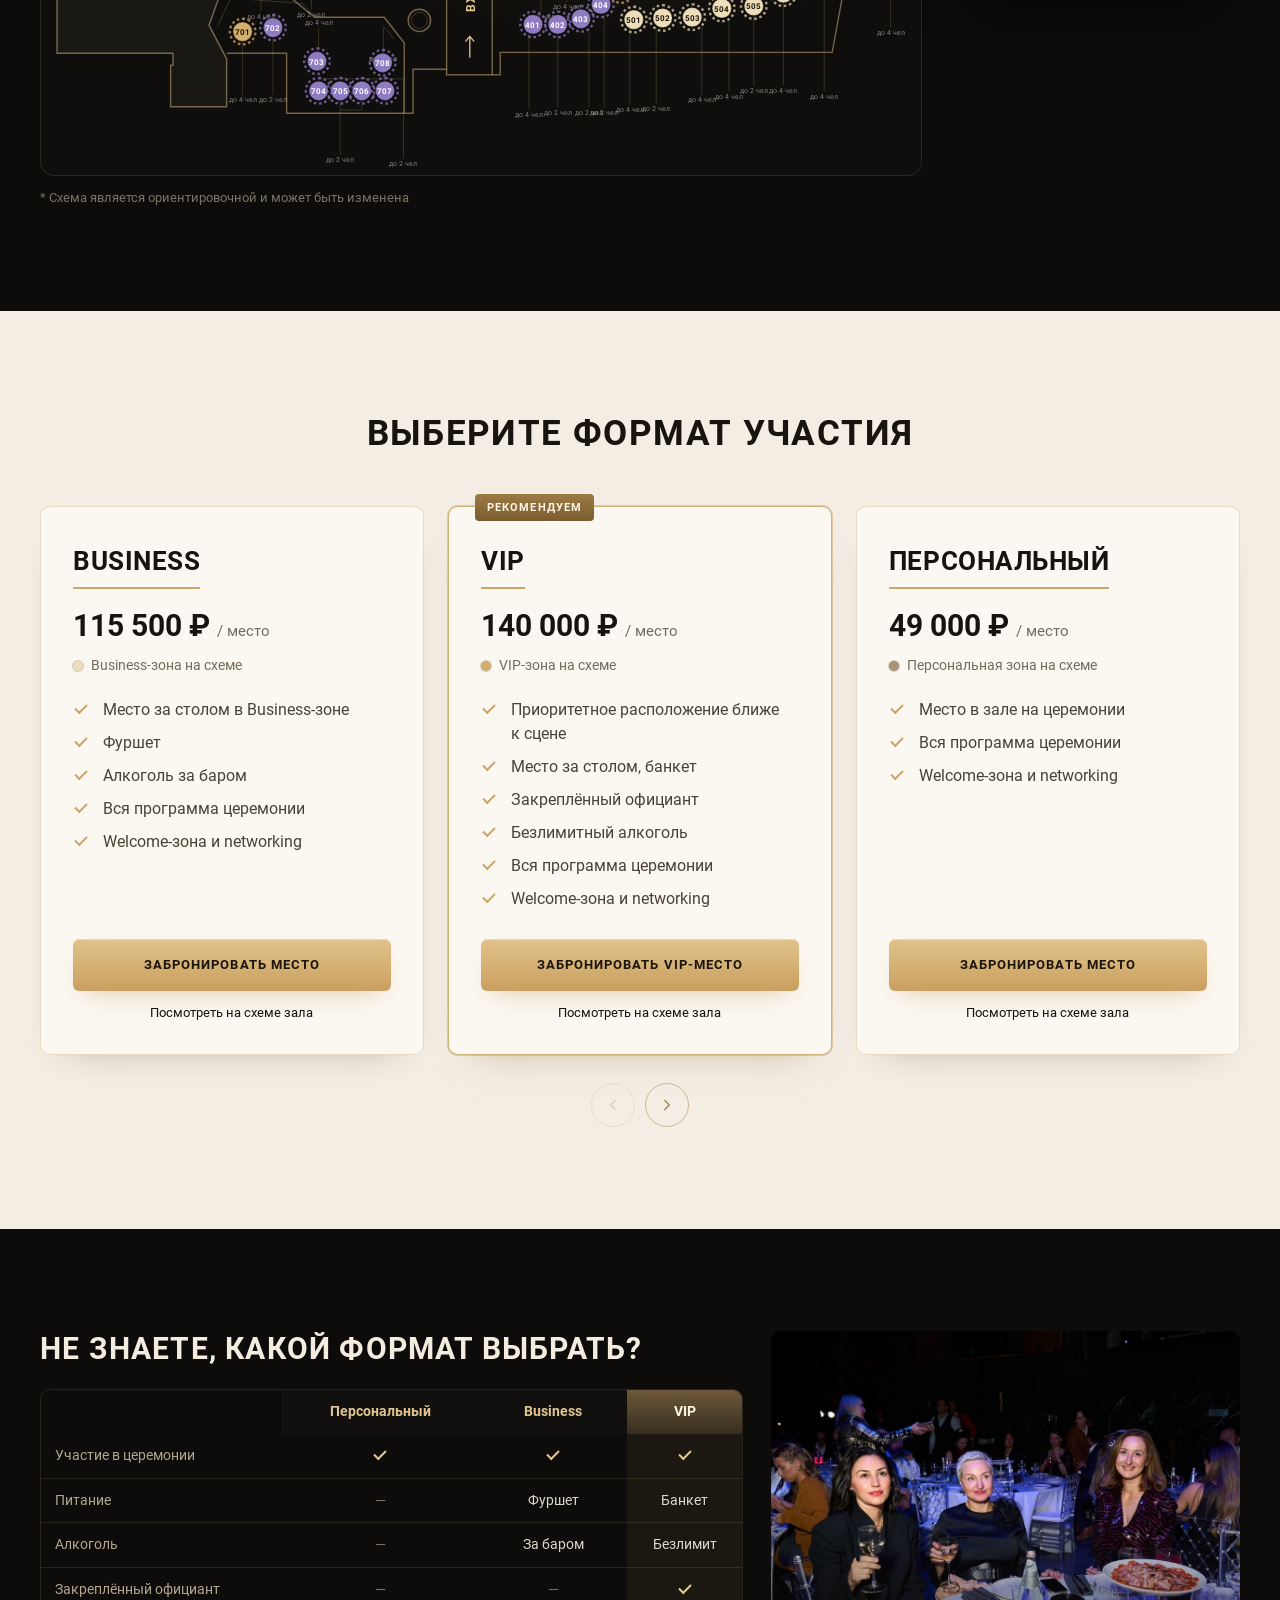
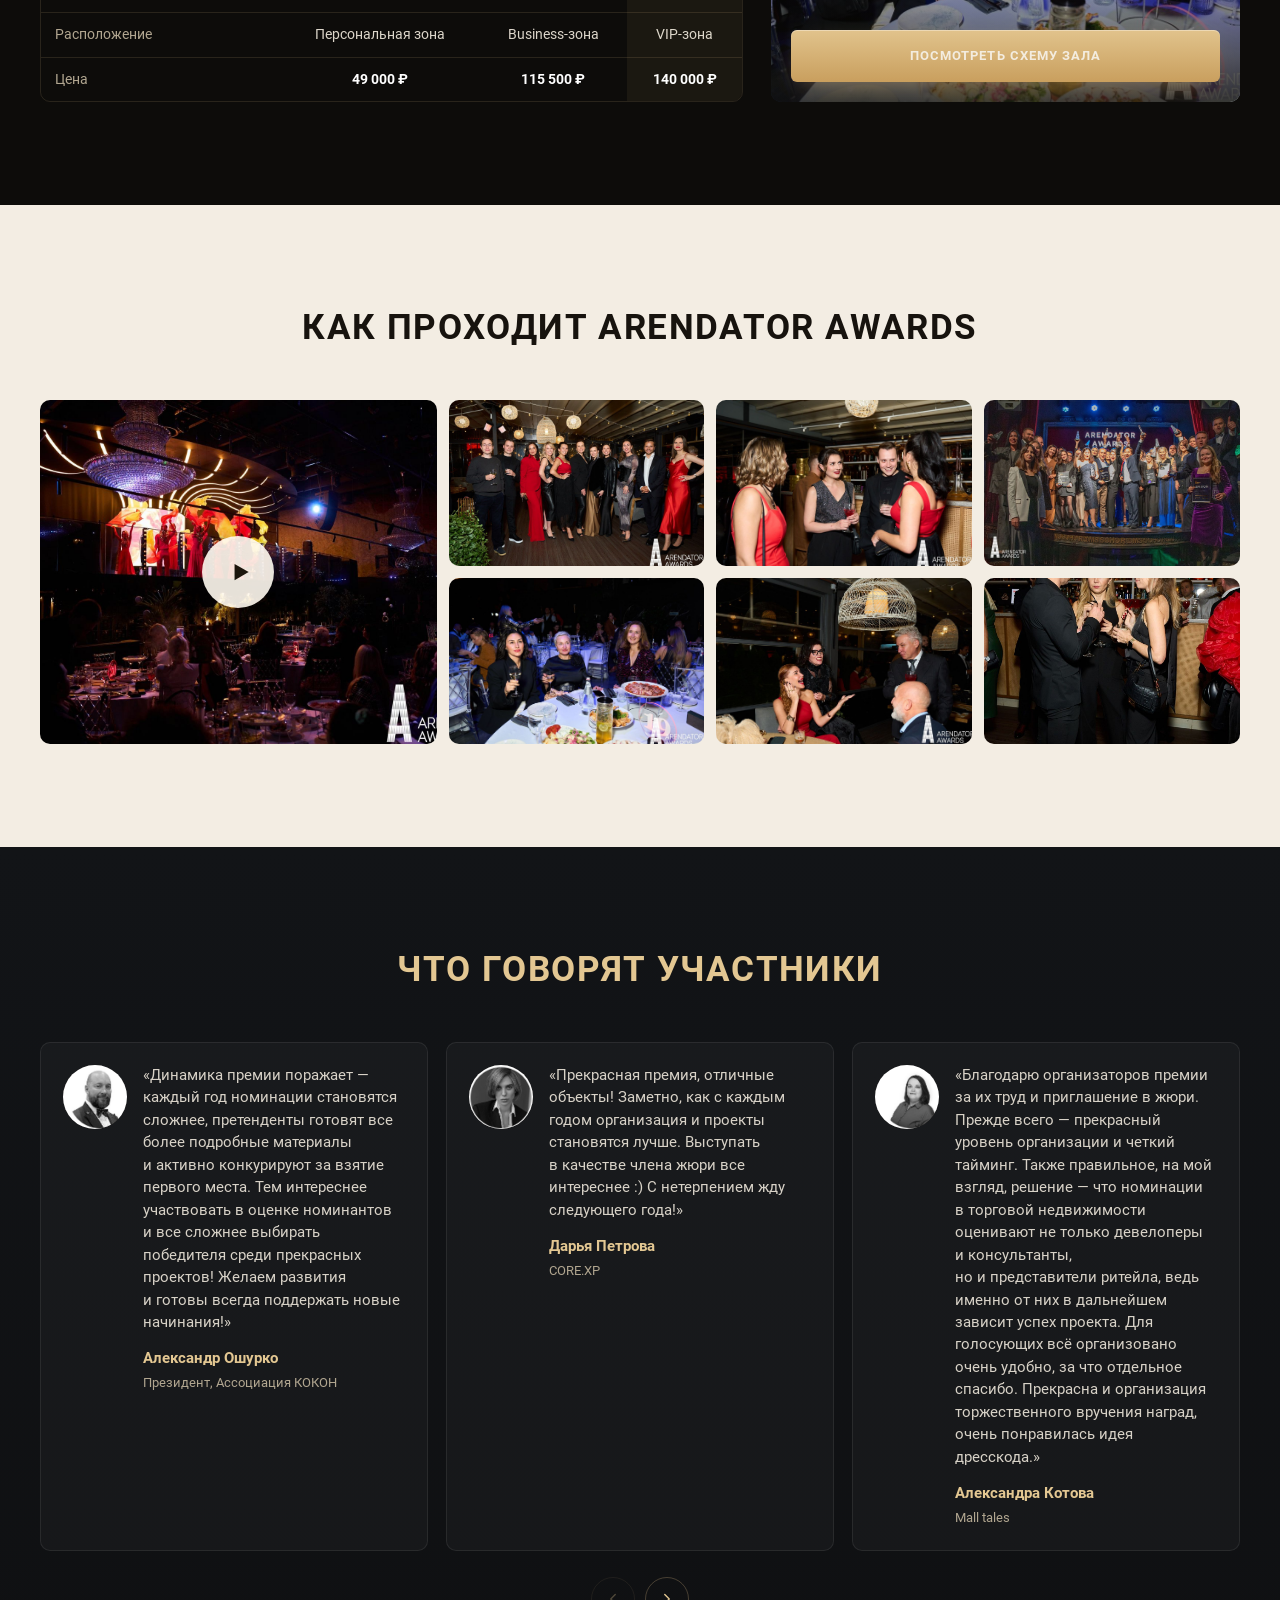
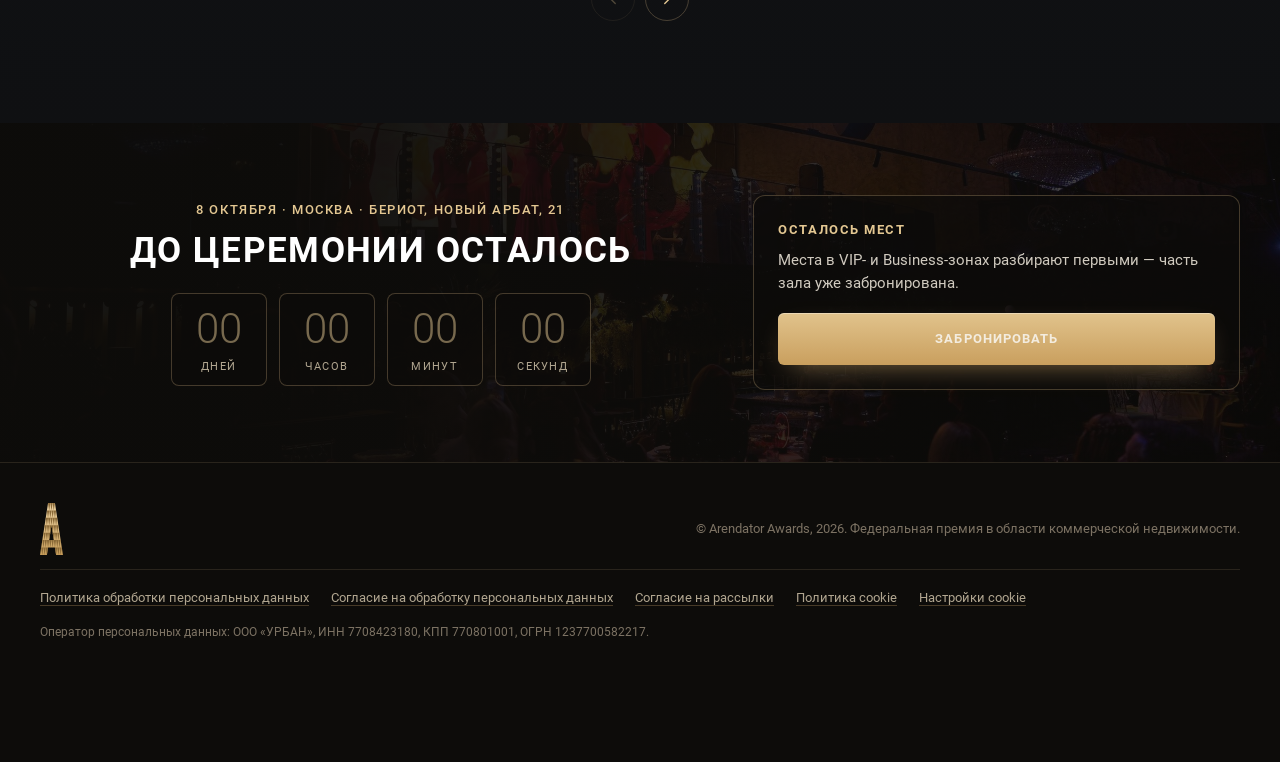
==== commit 824f2d11: "Fix mobile comparison table, zoom-in button and hash links; harden popups - Comparison block no long" ====
--- a/index.html
+++ b/index.html
@@ -437,7 +437,7 @@
           <thead>
             <tr>
               <th scope="col"><span class="aa-visually-hidden">Что входит</span></th>
-              <th scope="col">Персональный</th>
+              <th scope="col">Персо&shy;нальный</th>
               <th scope="col">Business</th>
               <th scope="col" class="is-vip">VIP</th>
             </tr>
@@ -446,8 +446,8 @@
             <tr><th scope="row">Участие в&nbsp;церемонии</th><td class="yes"></td><td class="yes"></td><td class="yes is-vip"></td></tr>
             <tr><th scope="row">Питание</th><td class="no">—</td><td>Фуршет</td><td class="is-vip">Банкет</td></tr>
             <tr><th scope="row">Алкоголь</th><td class="no">—</td><td>За&nbsp;баром</td><td class="is-vip">Безлимит</td></tr>
-            <tr><th scope="row">Закреплённый официант</th><td class="no">—</td><td class="no">—</td><td class="yes is-vip"></td></tr>
-            <tr><th scope="row">Расположение</th><td>Персональная зона</td><td>Business-зона</td><td class="is-vip">VIP-зона</td></tr>
+            <tr><th scope="row">Закреплён&shy;ный официант</th><td class="no">—</td><td class="no">—</td><td class="yes is-vip"></td></tr>
+            <tr><th scope="row">Распо&shy;ложение</th><td>Персо&shy;нальная зона</td><td>Business-зона</td><td class="is-vip">VIP-зона</td></tr>
             <tr class="is-price"><th scope="row">Цена</th><td data-price="personal">49 000 ₽</td><td data-price="business">115 500 ₽</td><td class="is-vip" data-price="vip">140 000 ₽</td></tr>
           </tbody>
         </table>
--- a/assets/css/style.css
+++ b/assets/css/style.css
@@ -769,3 +769,19 @@
 @keyframes heroLogo { from { opacity: 0; transform: translateY(calc(-50% + 16px)); } to { opacity: 1; transform: translateY(-50%); } }
 @media (max-width: 1100px) { .aa-hero__logo { display: none; } }
 @media (max-width: 720px) { .aa-logo-mark img { height: 38px; } }
+
+/* ---------- сравнение форматов: на телефоне таблица помещается в ширину экрана ---------- */
+.aa-compare__grid > * { min-width: 0; }   /* иначе широкая таблица растягивает колонку сетки шире экрана */
+@media (max-width: 720px) {
+  .aa-compare .aa-h2 { font-size: 21px; }
+  .aa-table-wrap { overflow: visible; }
+  .aa-table { min-width: 0; table-layout: fixed; font-size: 12.5px; }
+  .aa-table th, .aa-table td { padding: 10px 5px; overflow-wrap: break-word; hyphens: manual; }
+  .aa-table thead th { font-size: 12px; }
+  .aa-table thead th:first-child, .aa-table tbody th { width: 30%; padding-left: 12px; }
+  .aa-table tbody th { font-size: 12.5px; line-height: 1.3; }
+  .aa-table tr.is-price td { font-size: 12.5px; white-space: nowrap; }
+  .aa-compare__photo { min-height: 220px; }
+}
+/* портал для закреплённых элементов (создаёт main.js): сам по себе не занимает места */
+.aa.aa-portal { background: none; min-height: 0; overflow: visible; }
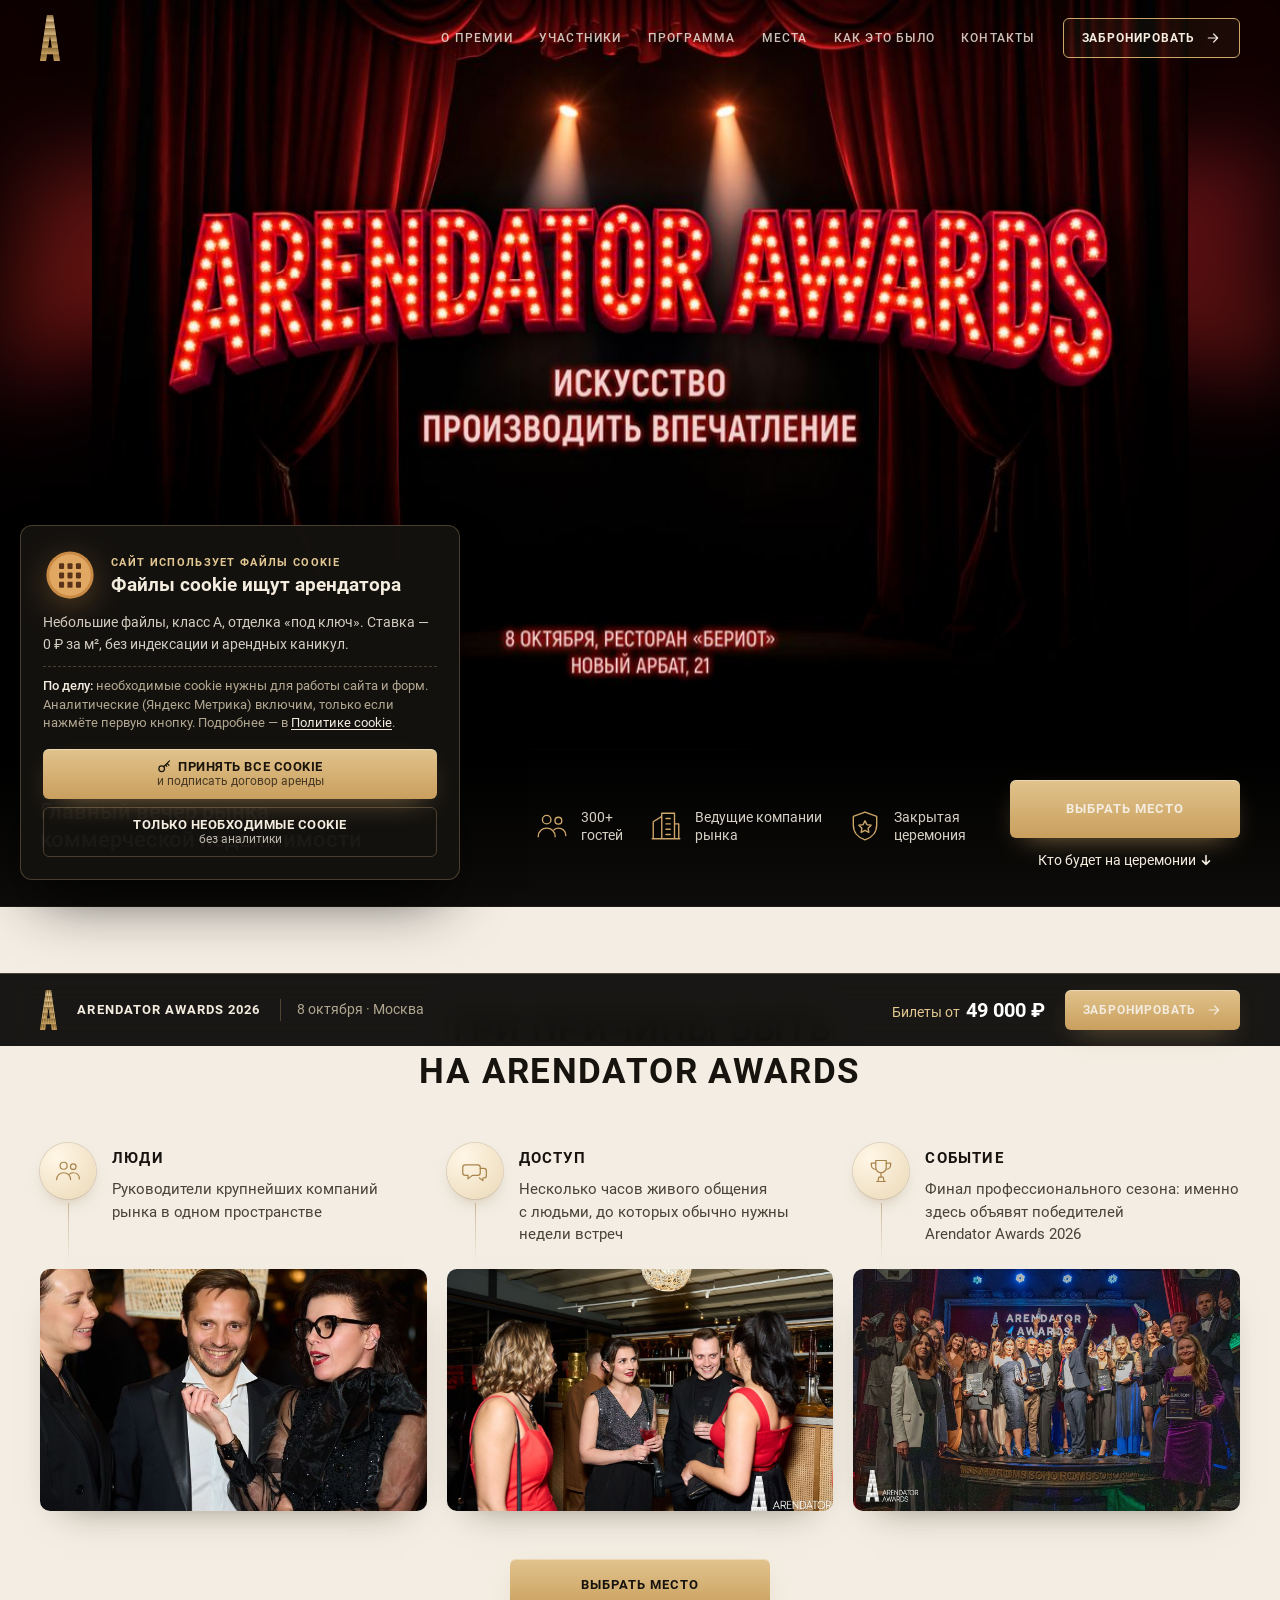
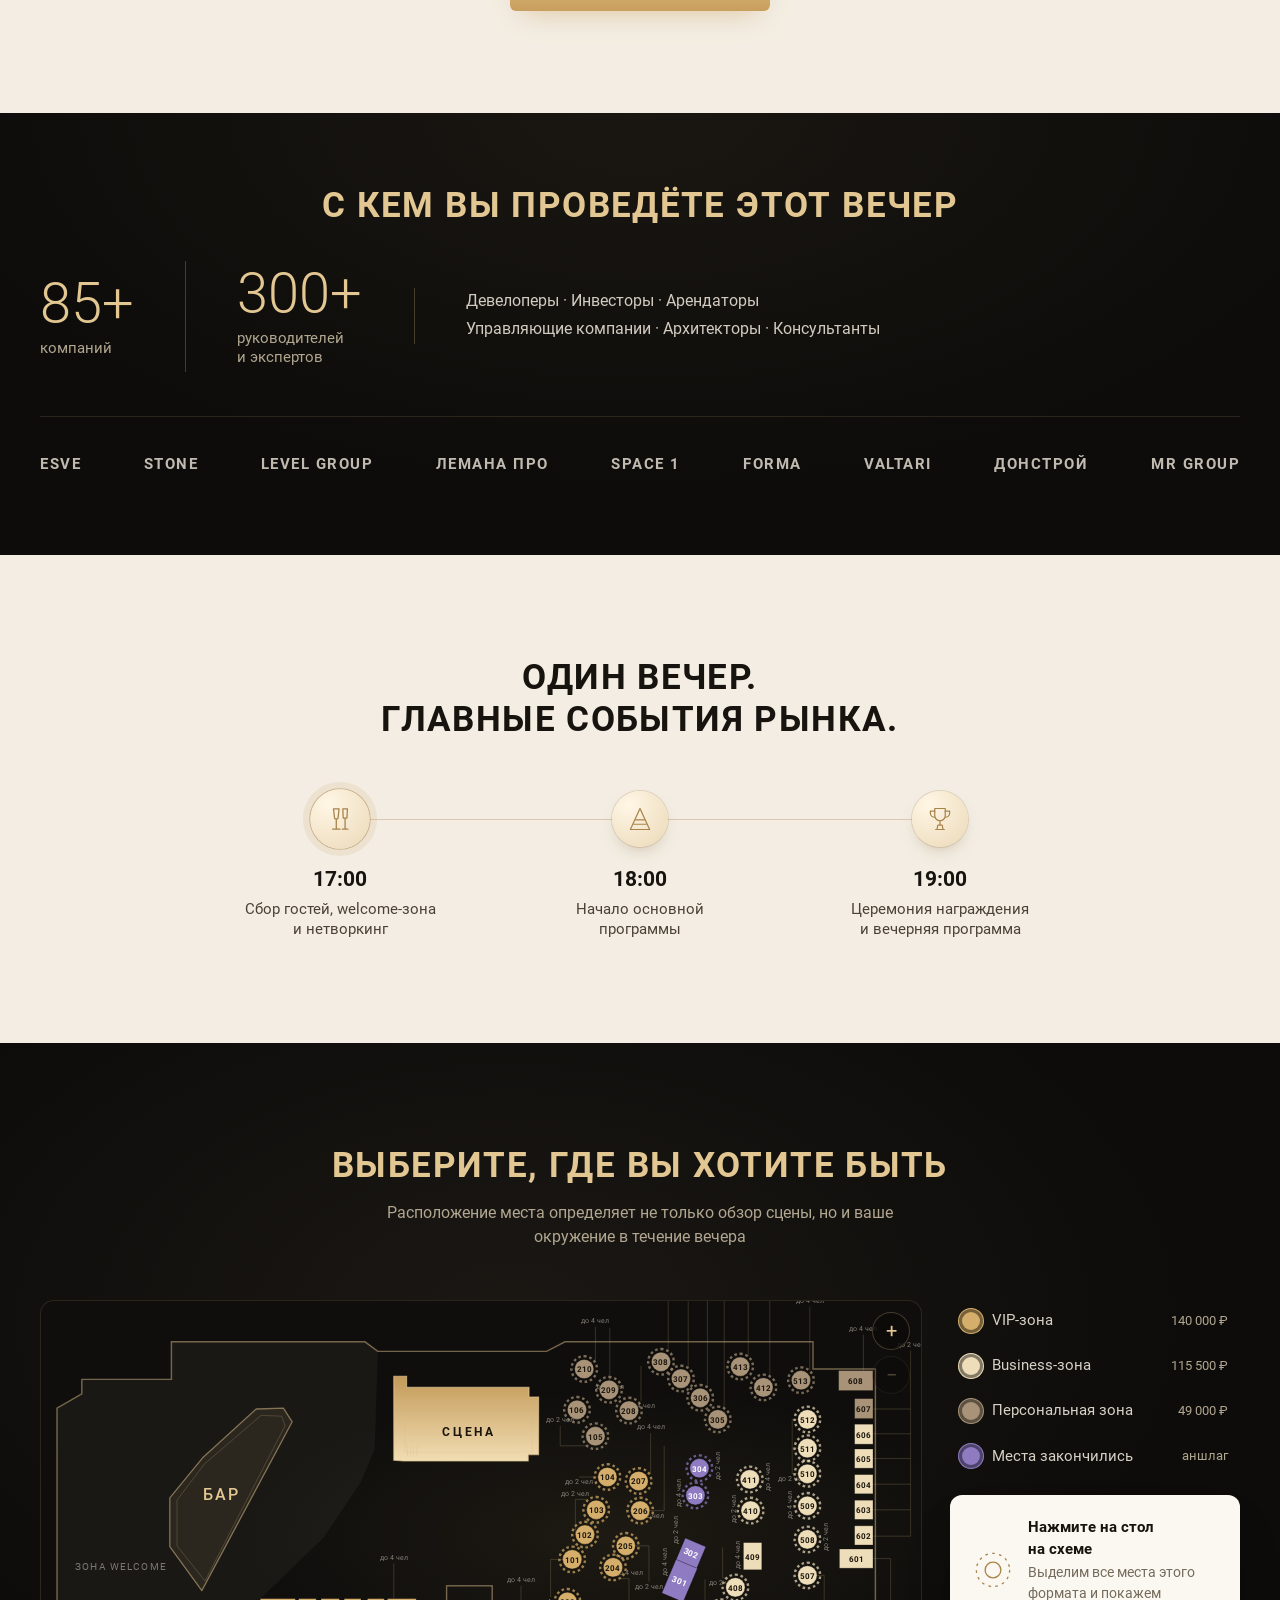
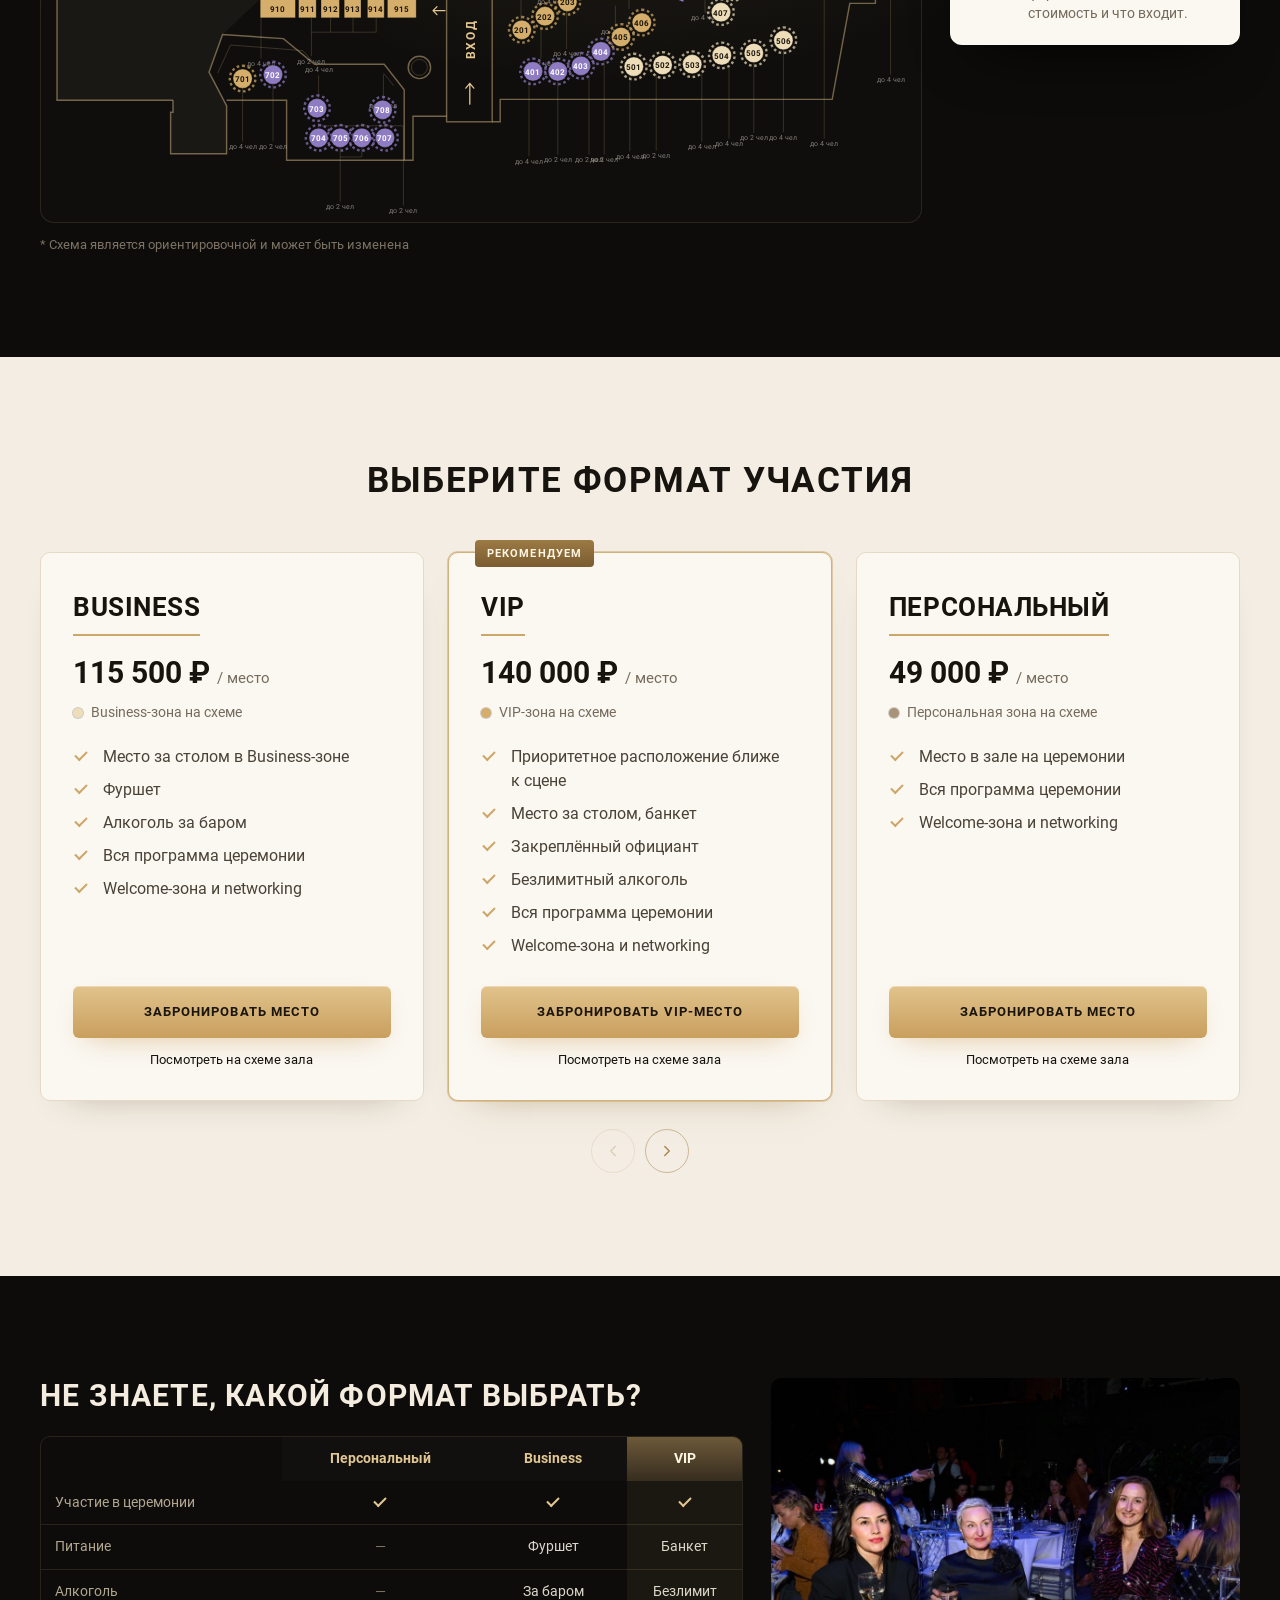
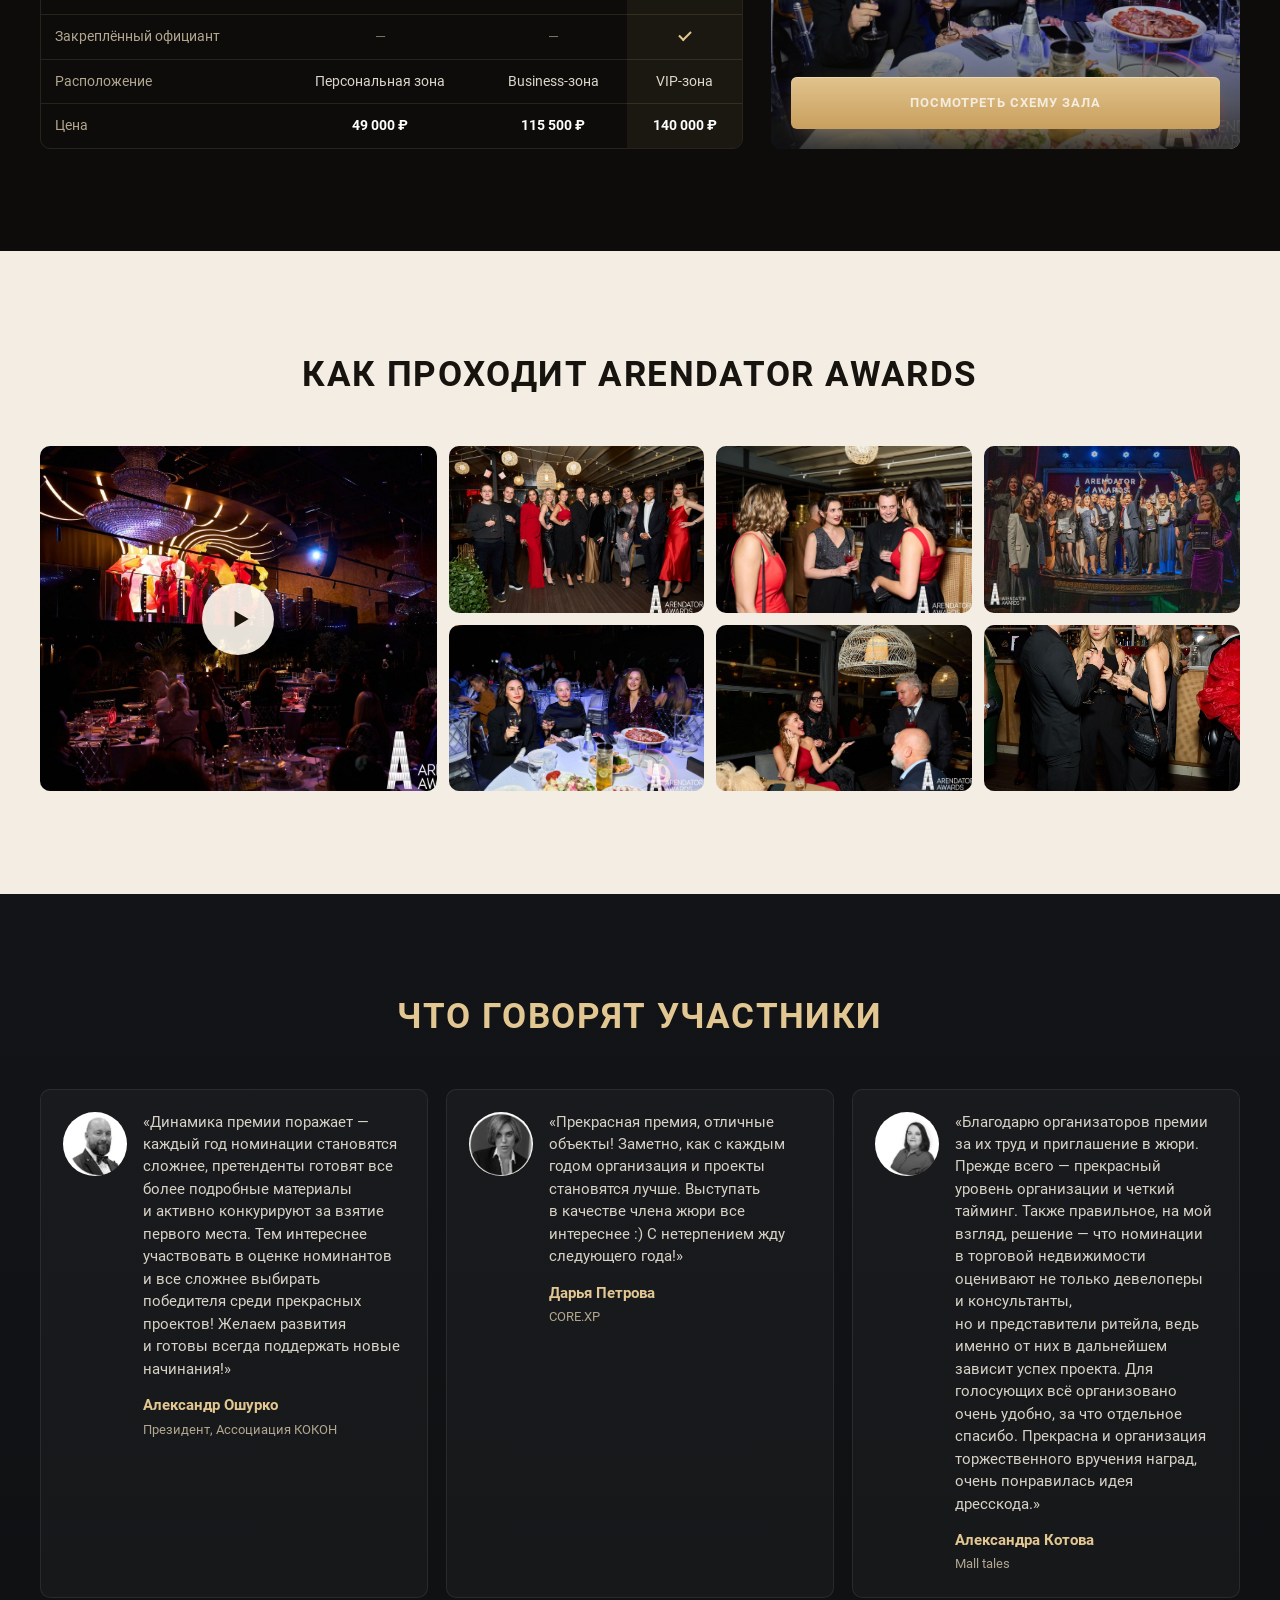
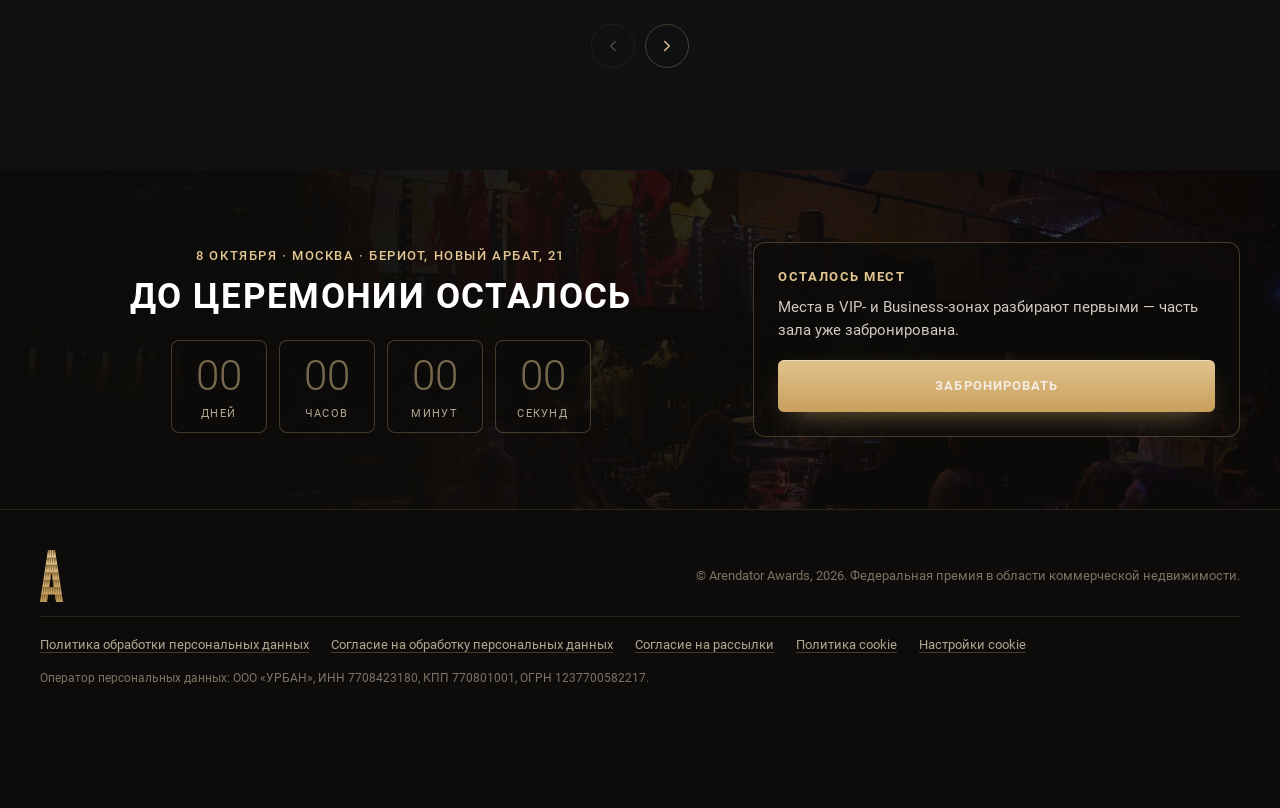
==== commit a941b51d: "Hero: show the new poster in full, content moves below it - The first screen now shows the "Искусств" ====
--- a/index.html
+++ b/index.html
@@ -73,24 +73,34 @@
 <main>
 
 <!-- =========================================================
-     01 · ПЕРВЫЙ ЭКРАН
-     Фото → assets/img/hero.jpg (оригинал — originals/hero-stage-show.jpg)
-     ========================================================= -->
-<section class="aa-hero" id="top">
-  <div class="aa-hero__media" data-media>
-    <img src="assets/img/hero.jpg" alt="Церемония Arendator Awards: сцена и гости в зале" fetchpriority="high">
-  </div>
-  <div class="aa-hero__veil" aria-hidden="true"></div>
-  <img class="aa-hero__logo" src="assets/img/logo-mark.svg" alt="" aria-hidden="true" width="48" height="110">
-
-  <div class="aa-container">
-    <div class="aa-hero__content">
-      <!-- Дата и место — из config.js не подставляются, правятся здесь -->
-      <p class="aa-hero__date" data-reveal>8 октября · Москва · Бериот, Новый Арбат,&nbsp;21</p>
-      <h1 class="aa-hero__title" data-split>Arendator Awards 2026</h1>
-      <p class="aa-hero__lead" data-reveal style="--d:.3s">Главный вечер рынка коммерческой недвижимости</p>
-
-      <ul class="aa-hero__utp" data-reveal style="--d:.45s">
+     01 · ПЕРВЫЙ ЭКРАН — ключевой визуал (афиша) + полоса с преимуществами и кнопками
+     Афиша → assets/img/hero-poster.jpg (телефон — hero-poster-m.jpg), оригинал — originals/hero-poster.jpg.
+     На афише уже есть надписи (название, слоган, дата и место), поэтому ничего поверх неё
+     не кладём: картинка показывается целиком (без обрезки), наш текст — в полосе под ней.
+     ========================================================= -->
+<section class="aa-hero aa-hero--poster" id="top">
+  <!-- заголовок для поисковиков и экранных дикторов: на афише он нарисован -->
+  <h1 class="aa-visually-hidden">Arendator Awards 2026 — искусство производить впечатление. 8 октября, ресторан «Бериот», Новый Арбат, 21, Москва</h1>
+
+  <div class="aa-hero__poster" data-media>
+    <!-- размытая копия той же афиши заполняет края на широких экранах -->
+    <div class="aa-hero__poster-fill" aria-hidden="true"></div>
+    <picture>
+      <source media="(max-width: 720px)" srcset="assets/img/hero-poster-m.jpg">
+      <img src="assets/img/hero-poster.jpg" width="2000" height="1367" fetchpriority="high"
+           alt="Arendator Awards — искусство производить впечатление. 8 октября, ресторан «Бериот», Новый Арбат, 21">
+    </picture>
+  </div>
+
+  <div class="aa-hero__bar">
+    <div class="aa-container aa-hero__bar-inner">
+      <div class="aa-hero__intro">
+        <!-- на телефоне надписи афиши мелкие — дата и место дублируются здесь -->
+        <p class="aa-hero__date">8 октября · Москва · Бериот, Новый Арбат,&nbsp;21</p>
+        <p class="aa-hero__lead">Главный вечер рынка коммерческой недвижимости</p>
+      </div>
+
+      <ul class="aa-hero__utp">
         <li>
           <svg viewBox="0 0 32 32" aria-hidden="true"><circle cx="11" cy="10" r="4"/><circle cx="22" cy="11" r="3.2"/><path d="M3 26c0-5 3.6-8 8-8s8 3 8 8M18 19.5c1-.9 2.5-1.5 4-1.5 3.6 0 7 2.4 7 7"/></svg>
           <span>300+<br>гостей</span>
@@ -105,7 +115,7 @@
         </li>
       </ul>
 
-      <div class="aa-hero__actions" data-reveal style="--d:.6s">
+      <div class="aa-hero__actions">
         <a class="aa-btn aa-btn--gold aa-btn--lg" href="#scheme">Выбрать место</a>
         <a class="aa-link" href="#guests">Кто будет на&nbsp;церемонии&nbsp;<svg class="aa-arr" viewBox="0 0 16 16" aria-hidden="true"><path d="M8 3v10M4 9l4 4 4-4"/></svg></a>
       </div>
--- a/assets/css/style.css
+++ b/assets/css/style.css
@@ -785,3 +785,50 @@
 }
 /* портал для закреплённых элементов (создаёт main.js): сам по себе не занимает места */
 .aa.aa-portal { background: none; min-height: 0; overflow: visible; }
+
+/* ==========================================================================
+   01 · ПЕРВЫЙ ЭКРАН — афиша целиком + полоса под ней
+   На афише свои надписи: картинку не обрезаем (contain) и ничего на неё не кладём.
+   ========================================================================== */
+.aa-hero--poster { display: block; min-height: 0; padding: 0; align-items: initial; background: #000; }
+.aa-hero__poster { position: relative; overflow: hidden; background: #000; }
+.aa-hero__poster-fill {
+  position: absolute; inset: -40px; background: url('../img/hero-poster-m.jpg') center / cover no-repeat;
+  filter: blur(40px) brightness(.45) saturate(1.2); transform: scale(1.1);
+}
+.aa-hero__poster picture, .aa-hero__poster img { display: block; position: relative; }
+.aa-hero__poster img {
+  width: 100%; height: auto; max-height: min(calc(100vh - 150px), 1100px); max-height: min(calc(100svh - 150px), 1100px); object-fit: contain; margin: 0 auto;
+  /* мягкие края, чтобы афиша растворялась в фоне на широких экранах */
+  -webkit-mask-image: linear-gradient(90deg, transparent 0, #000 6%, #000 94%, transparent 100%);
+          mask-image: linear-gradient(90deg, transparent 0, #000 6%, #000 94%, transparent 100%);
+  opacity: 0; animation: posterIn 1.6s var(--ease) .1s forwards;
+}
+@keyframes posterIn { from { opacity: 0; transform: scale(1.03); } to { opacity: 1; transform: none; } }
+@media (max-aspect-ratio: 2000/1367) { .aa-hero__poster img { -webkit-mask-image: none; mask-image: none; } }
+
+.aa-hero__bar { position: relative; background: linear-gradient(180deg, #000 0%, var(--bg) 100%); border-bottom: 1px solid var(--line); }
+.aa-hero__bar-inner { display: grid; grid-template-columns: minmax(0, 1.1fr) auto auto; align-items: center; gap: 28px 44px; padding-top: 30px; padding-bottom: 34px; }
+.aa-hero--poster .aa-hero__date { display: none; }
+.aa-hero--poster .aa-hero__lead { margin: 0; font-size: clamp(18px, 1.7vw, 22px); max-width: 360px; }
+.aa-hero--poster .aa-hero__utp { margin: 0; gap: 26px; flex-wrap: nowrap; }
+.aa-hero--poster .aa-hero__actions { margin: 0; flex-direction: column; align-items: stretch; gap: 12px; text-align: center; }
+.aa-hero--poster .aa-hero__actions .aa-btn { min-width: 230px; }
+@media (max-width: 1100px) {
+  .aa-hero__bar-inner { grid-template-columns: 1fr auto; }
+  .aa-hero--poster .aa-hero__utp { grid-column: 1 / -1; grid-row: 2; justify-content: space-between; }
+}
+@media (max-width: 720px) {
+  .aa-hero__poster { padding-top: 64px; }                 /* шапка не ложится на верх афиши */
+  .aa-hero__bar-inner { grid-template-columns: 1fr; gap: 20px; padding-top: 22px; padding-bottom: 30px; }
+  .aa-hero--poster .aa-hero__date { display: block; font-size: 12.5px; }
+  .aa-hero--poster .aa-hero__lead { max-width: none; margin-top: 8px; font-size: 19px; }
+  .aa-hero--poster .aa-hero__utp { grid-row: auto; flex-direction: column; gap: 12px; }
+  .aa-hero--poster .aa-hero__actions .aa-btn { min-width: 0; }
+}
+/* полоса первого экрана видна сразу, мягко проявляется после афиши */
+.aa-hero__bar-inner > * { opacity: 0; animation: heroBarIn 1s var(--ease) forwards; }
+.aa-hero__bar-inner > :nth-child(1) { animation-delay: .5s; }
+.aa-hero__bar-inner > :nth-child(2) { animation-delay: .62s; }
+.aa-hero__bar-inner > :nth-child(3) { animation-delay: .74s; }
+@keyframes heroBarIn { from { opacity: 0; transform: translateY(12px); } to { opacity: 1; transform: none; } }
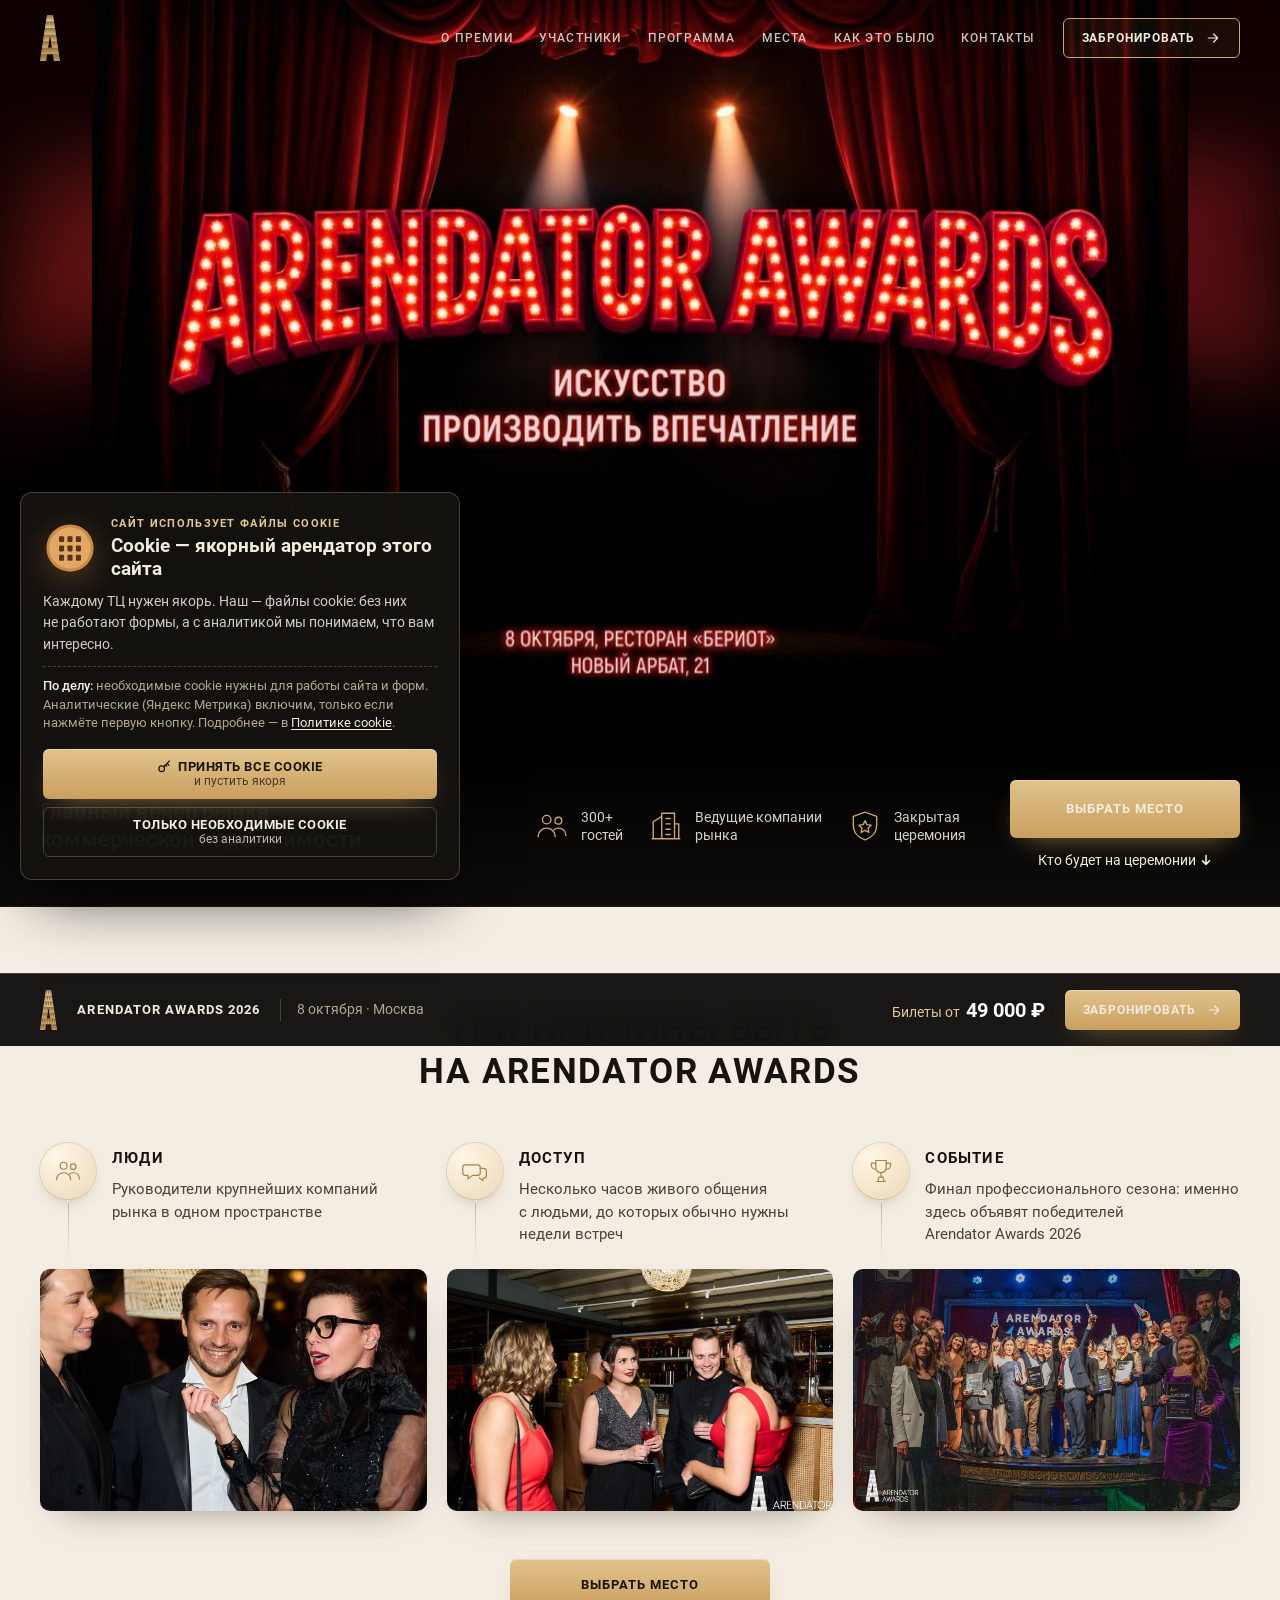
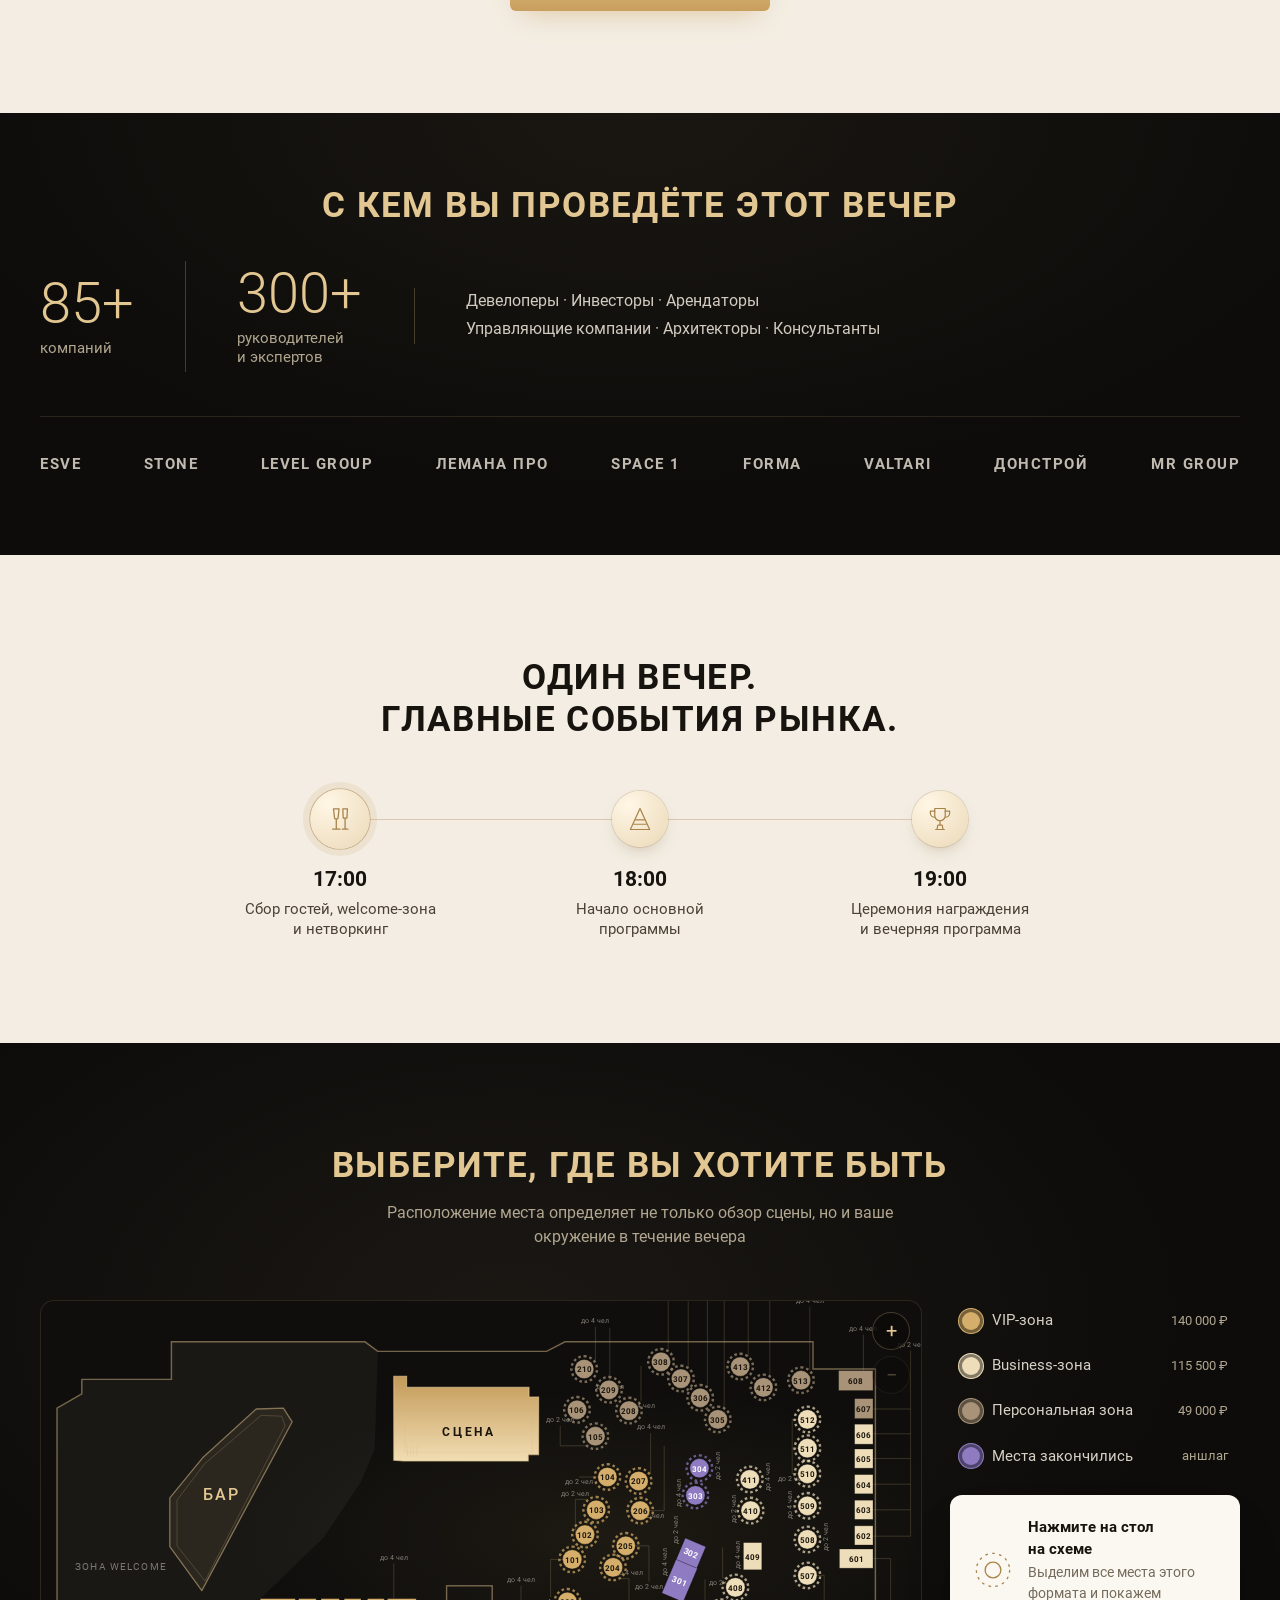
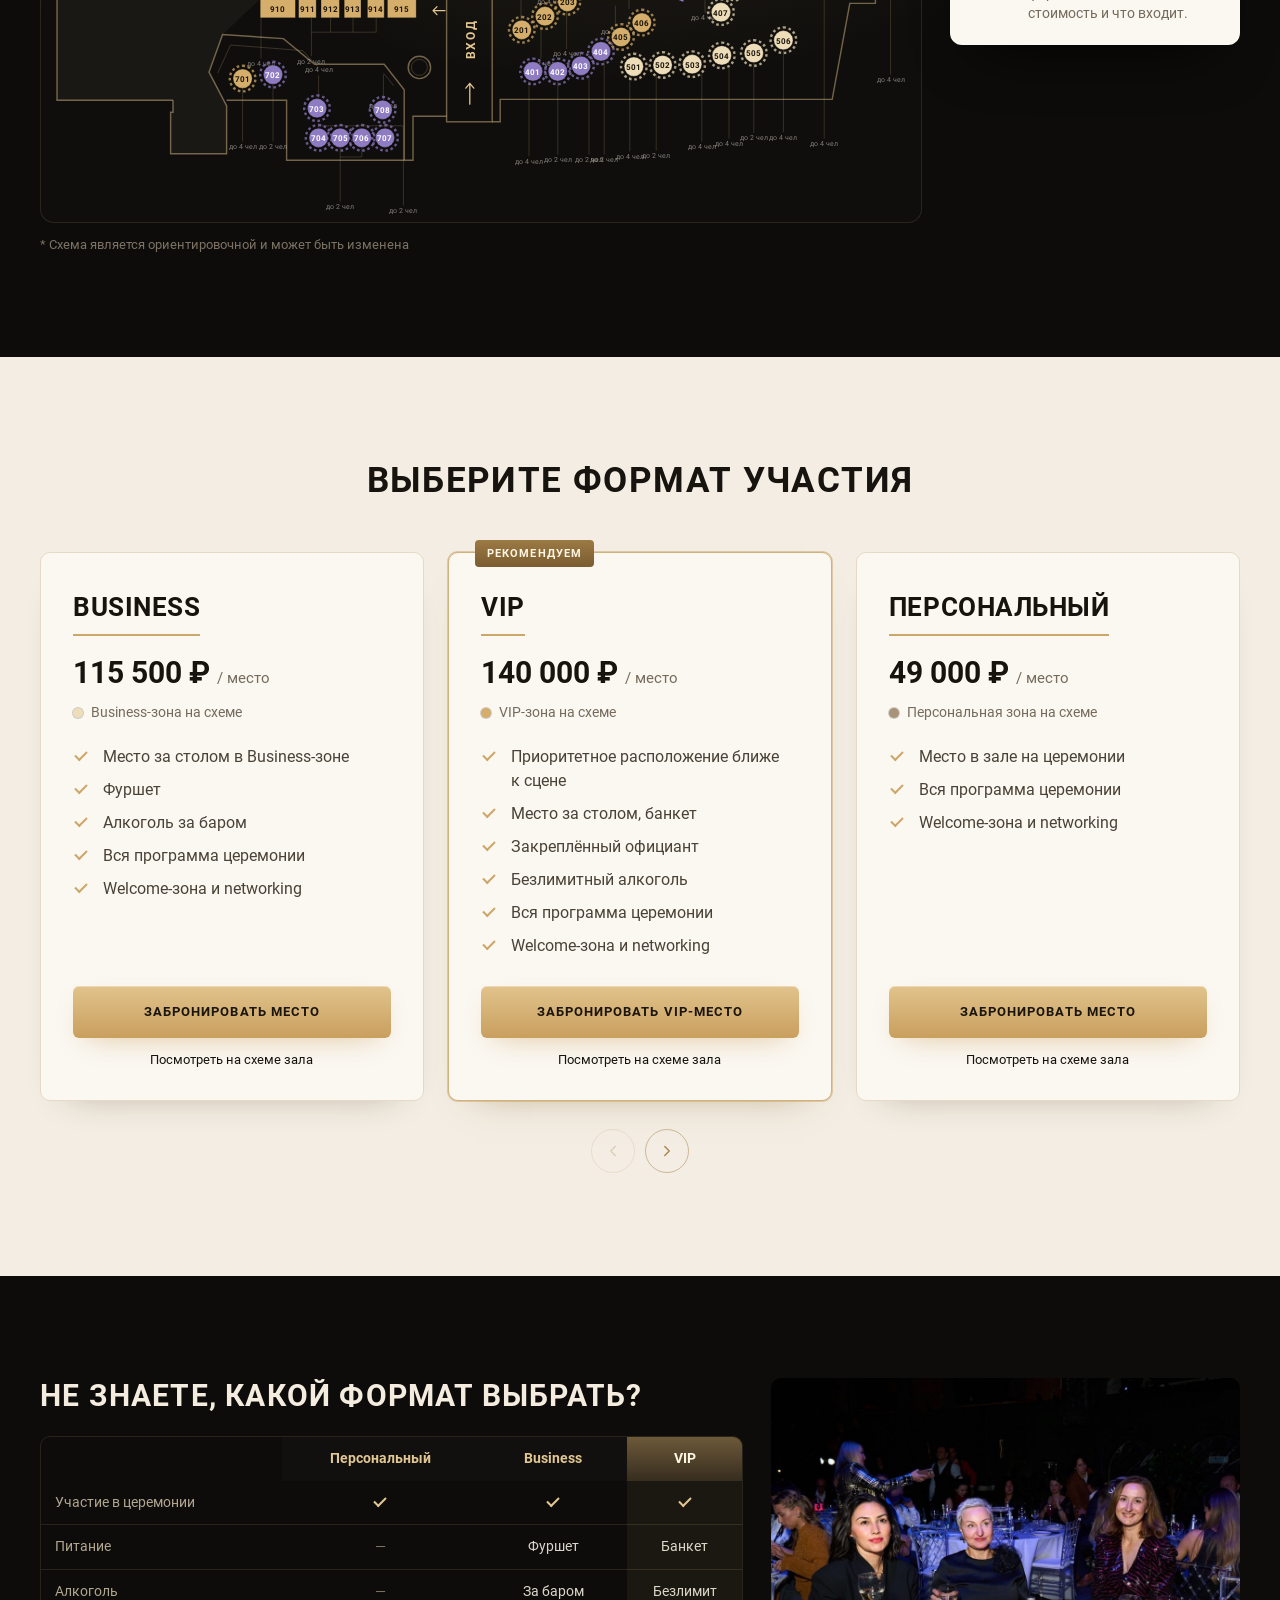
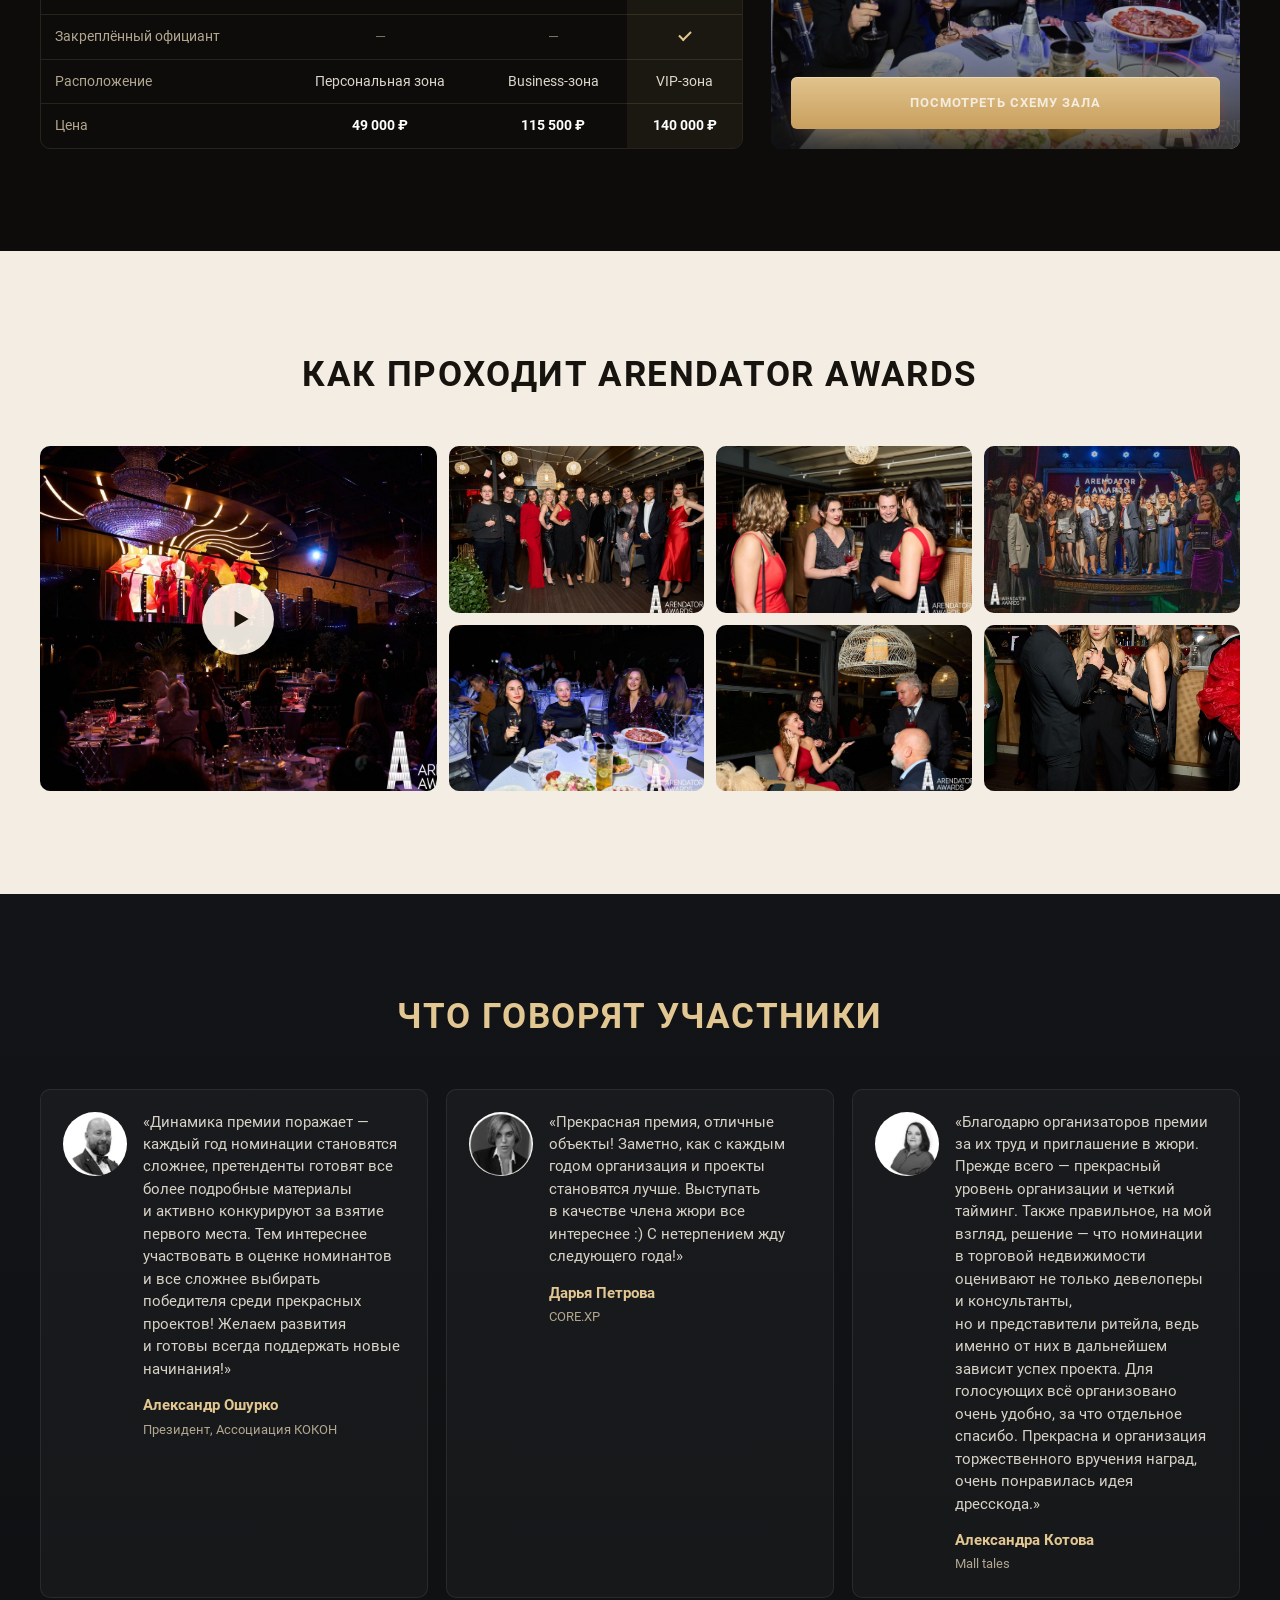
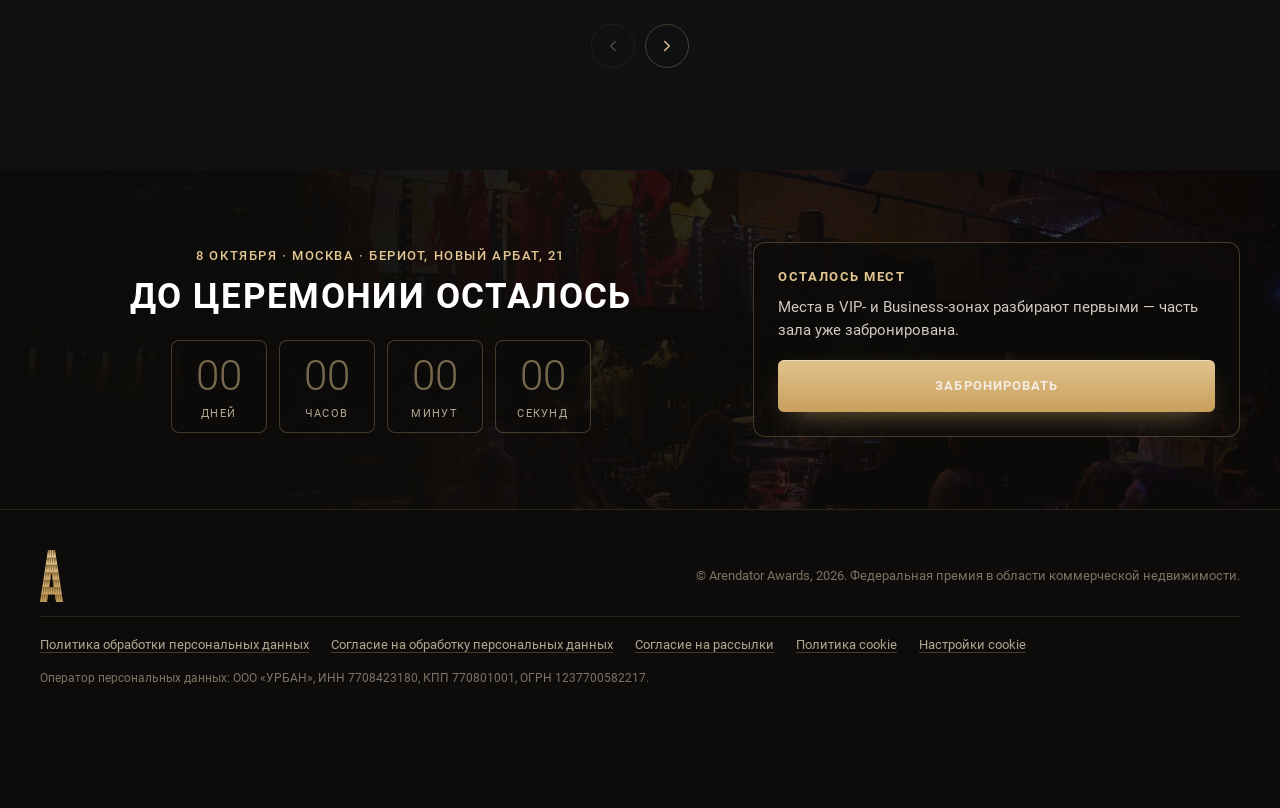
==== commit 2863f2f0: "Popup loads content via AJAX from the button's data-url - Any [data-popup-btn] with a non-empty data" ====
--- a/index.html
+++ b/index.html
@@ -56,7 +56,7 @@
       <a href="#program">Программа</a>
       <a href="#scheme">Места</a>
       <a href="#gallery">Как это было</a>
-      <a href="#packages" data-popup-btn="data-popup-book" data-pack="question" data-title="Вопрос по билетам">Контакты</a>
+      <a href="#packages" data-popup-btn="data-popup-book" data-url="" data-pack="question" data-title="Вопрос по билетам">Контакты</a>
     </nav>
 
     <a class="aa-btn aa-btn--outline aa-btn--sm aa-nav__cta" href="#packages" data-book="">
@@ -354,7 +354,9 @@
      06 · ФОРМАТ УЧАСТИЯ — слайдер из 4 карточек (Business, VIP, Персональный, Стол)
      Сюда ведут ВСЕ ссылки заказа билетов на странице (data-book="…" → прокрутка к нужной карточке).
      Кнопки в карточках открывают всплывающее окно n-popup, как в вёрстке legacy:
-       data-popup-btn="data-popup-book" — какое окно открыть (jQuery, assets/js/popups.js)
+       data-popup-btn="data-popup-book" data-url="" — какое окно открыть (jQuery, assets/js/popups.js)
+       data-url="…" — адрес, с которого окно при открытии загрузит содержимое (AJAX, GET);
+                     пусто — в окне форма из config.js → popup.feedbackUrl или наша форма
        data-pack="vip|business|personal|table|question" — формат, data-title — заголовок формы заявки
      data-show-zone="vip|business|personal" — показывают зону на схеме
      ========================================================= -->
@@ -377,7 +379,7 @@
           <li>Вся программа церемонии</li>
           <li>Welcome-зона и&nbsp;networking</li>
         </ul>
-        <button class="aa-btn aa-btn--gold aa-btn--block" type="button" data-popup-btn="data-popup-book" data-pack="business" data-title="Заявка на билет Business">Забронировать место</button>
+        <button class="aa-btn aa-btn--gold aa-btn--block" type="button" data-popup-btn="data-popup-book" data-url="" data-pack="business" data-title="Заявка на билет Business">Забронировать место</button>
         <a class="aa-plan-card__link" href="#scheme" data-show-zone="business">Посмотреть на&nbsp;схеме зала</a>
       </article>
 
@@ -394,7 +396,7 @@
           <li>Вся программа церемонии</li>
           <li>Welcome-зона и&nbsp;networking</li>
         </ul>
-        <button class="aa-btn aa-btn--gold aa-btn--block" type="button" data-popup-btn="data-popup-book" data-pack="vip" data-title="Заявка на билет VIP">Забронировать VIP-место</button>
+        <button class="aa-btn aa-btn--gold aa-btn--block" type="button" data-popup-btn="data-popup-book" data-url="" data-pack="vip" data-title="Заявка на билет VIP">Забронировать VIP-место</button>
         <a class="aa-plan-card__link" href="#scheme" data-show-zone="vip">Посмотреть на&nbsp;схеме зала</a>
       </article>
 
@@ -407,7 +409,7 @@
           <li>Вся программа церемонии</li>
           <li>Welcome-зона и&nbsp;networking</li>
         </ul>
-        <button class="aa-btn aa-btn--gold aa-btn--block" type="button" data-popup-btn="data-popup-book" data-pack="personal" data-title="Заявка на Персональный билет">Забронировать место</button>
+        <button class="aa-btn aa-btn--gold aa-btn--block" type="button" data-popup-btn="data-popup-book" data-url="" data-pack="personal" data-title="Заявка на Персональный билет">Забронировать место</button>
         <a class="aa-plan-card__link" href="#scheme" data-show-zone="personal">Посмотреть на&nbsp;схеме зала</a>
       </article>
 
@@ -423,8 +425,8 @@
           <li>Welcome-зона и&nbsp;networking</li>
           <li>Персональный менеджер</li>
         </ul>
-        <button class="aa-btn aa-btn--gold aa-btn--block" type="button" data-popup-btn="data-popup-book" data-pack="table" data-title="Запрос на стол для компании">Отправить запрос</button>
-        <a class="aa-plan-card__link" href="#packages" data-popup-btn="data-popup-book" data-pack="question" data-title="Вопрос по столу для компании">Задать вопрос менеджеру</a>
+        <button class="aa-btn aa-btn--gold aa-btn--block" type="button" data-popup-btn="data-popup-book" data-url="" data-pack="table" data-title="Запрос на стол для компании">Отправить запрос</button>
+        <a class="aa-plan-card__link" href="#packages" data-popup-btn="data-popup-book" data-url="" data-pack="question" data-title="Вопрос по столу для компании">Задать вопрос менеджеру</a>
       </article>
     </div>
 
@@ -597,7 +599,7 @@
 
 <!-- =========================================================
      ВСПЛЫВАЮЩЕЕ ОКНО БРОНИРОВАНИЯ — стандартный n-popup, как в вёрстке legacy
-     (legacy/tickets/includes/popup/*.blade.php). Открывается кнопками data-popup-btn="data-popup-book".
+     (legacy/tickets/includes/popup/*.blade.php). Открывается кнопками data-popup-btn="data-popup-book" data-url="".
      Содержимое:
        • config.js → popup.feedbackUrl задан (route('feedback.form')) — форма заявки сайта
          подгружается jQuery .load() в #feedback_ajax_book, как в legacy;
